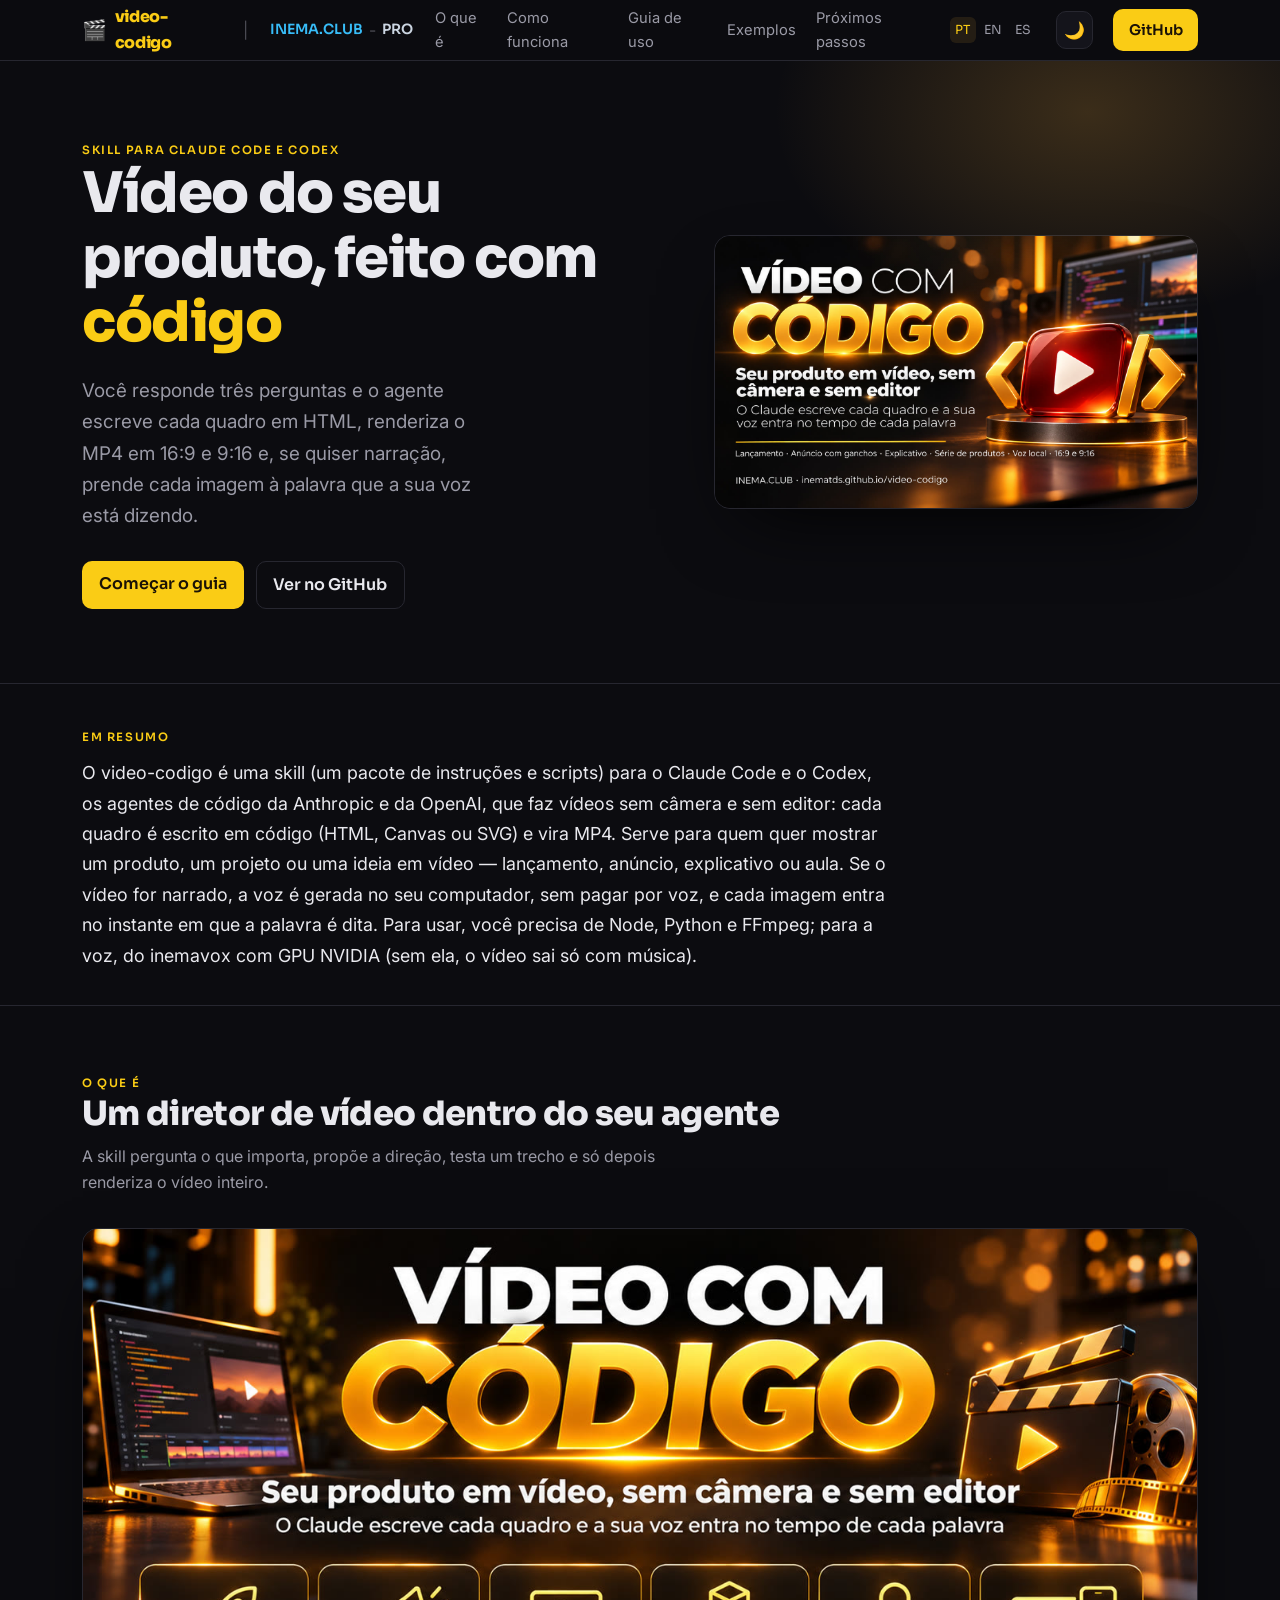
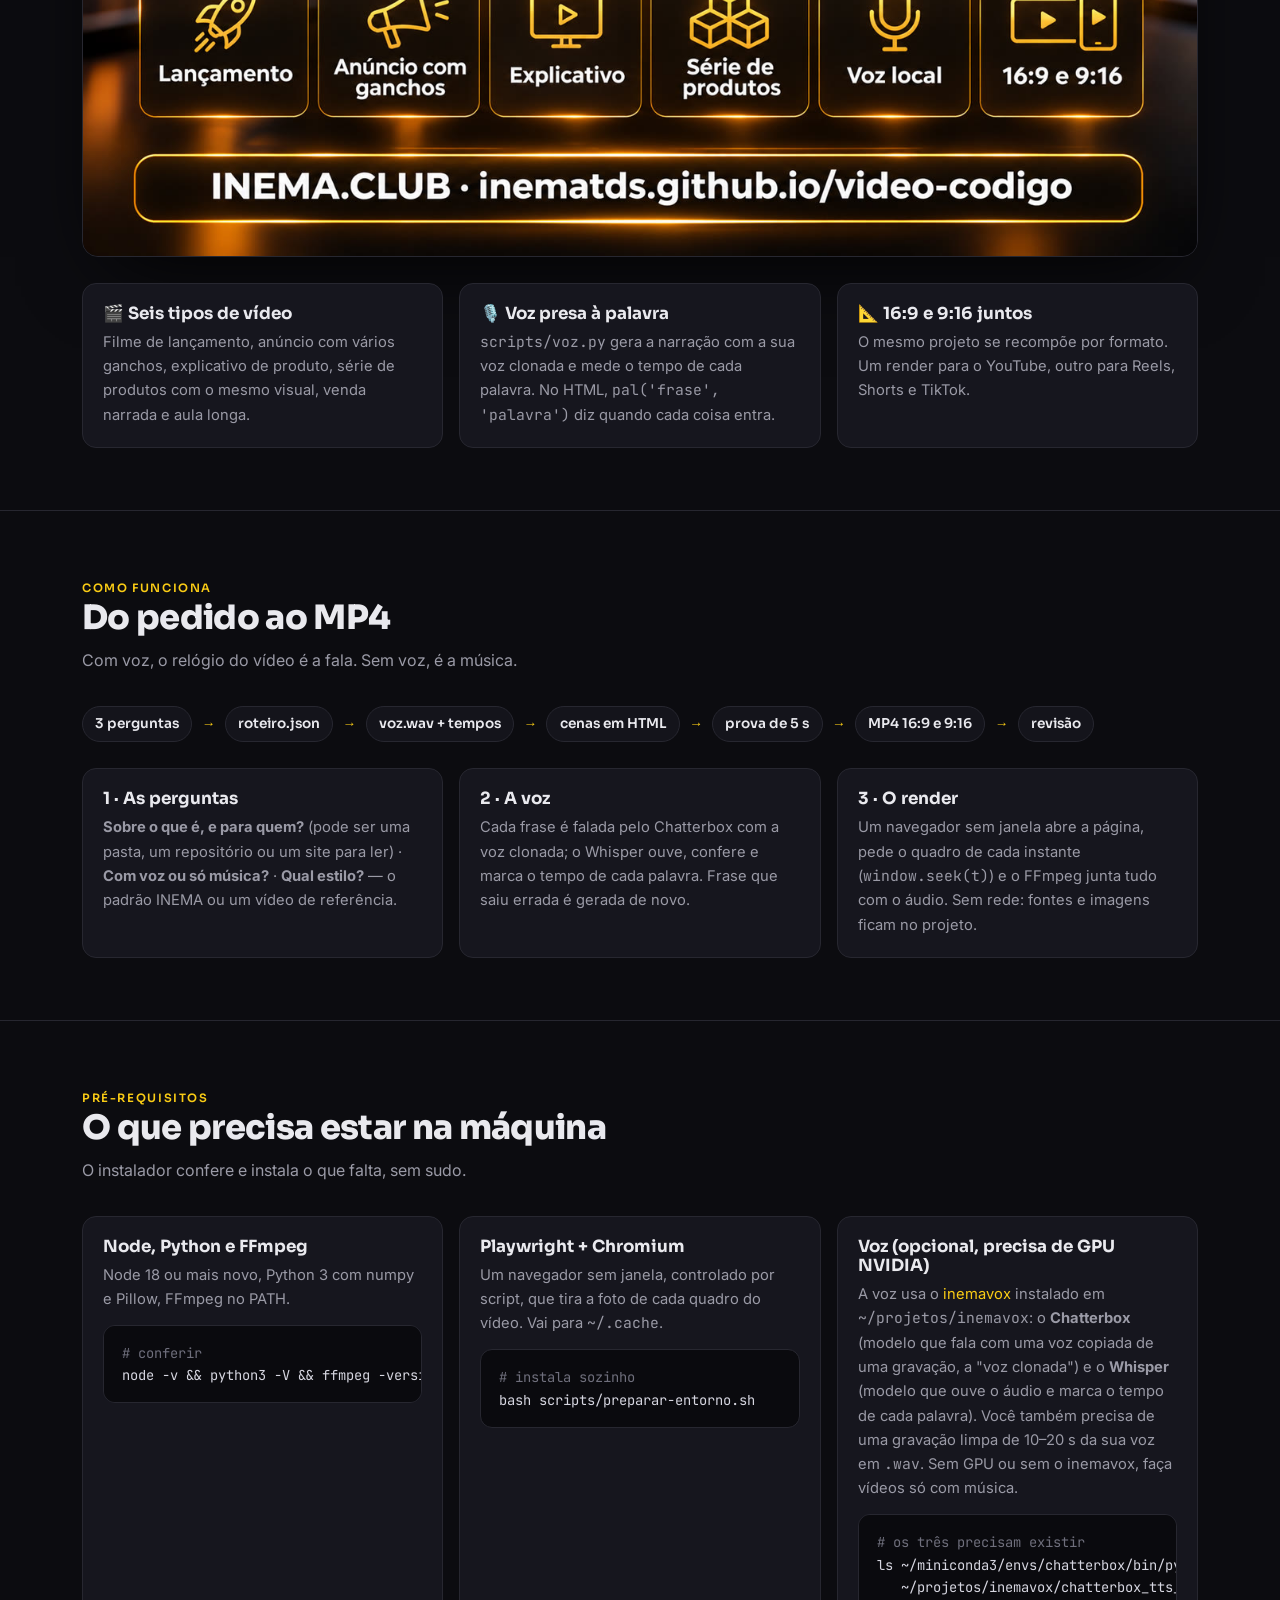
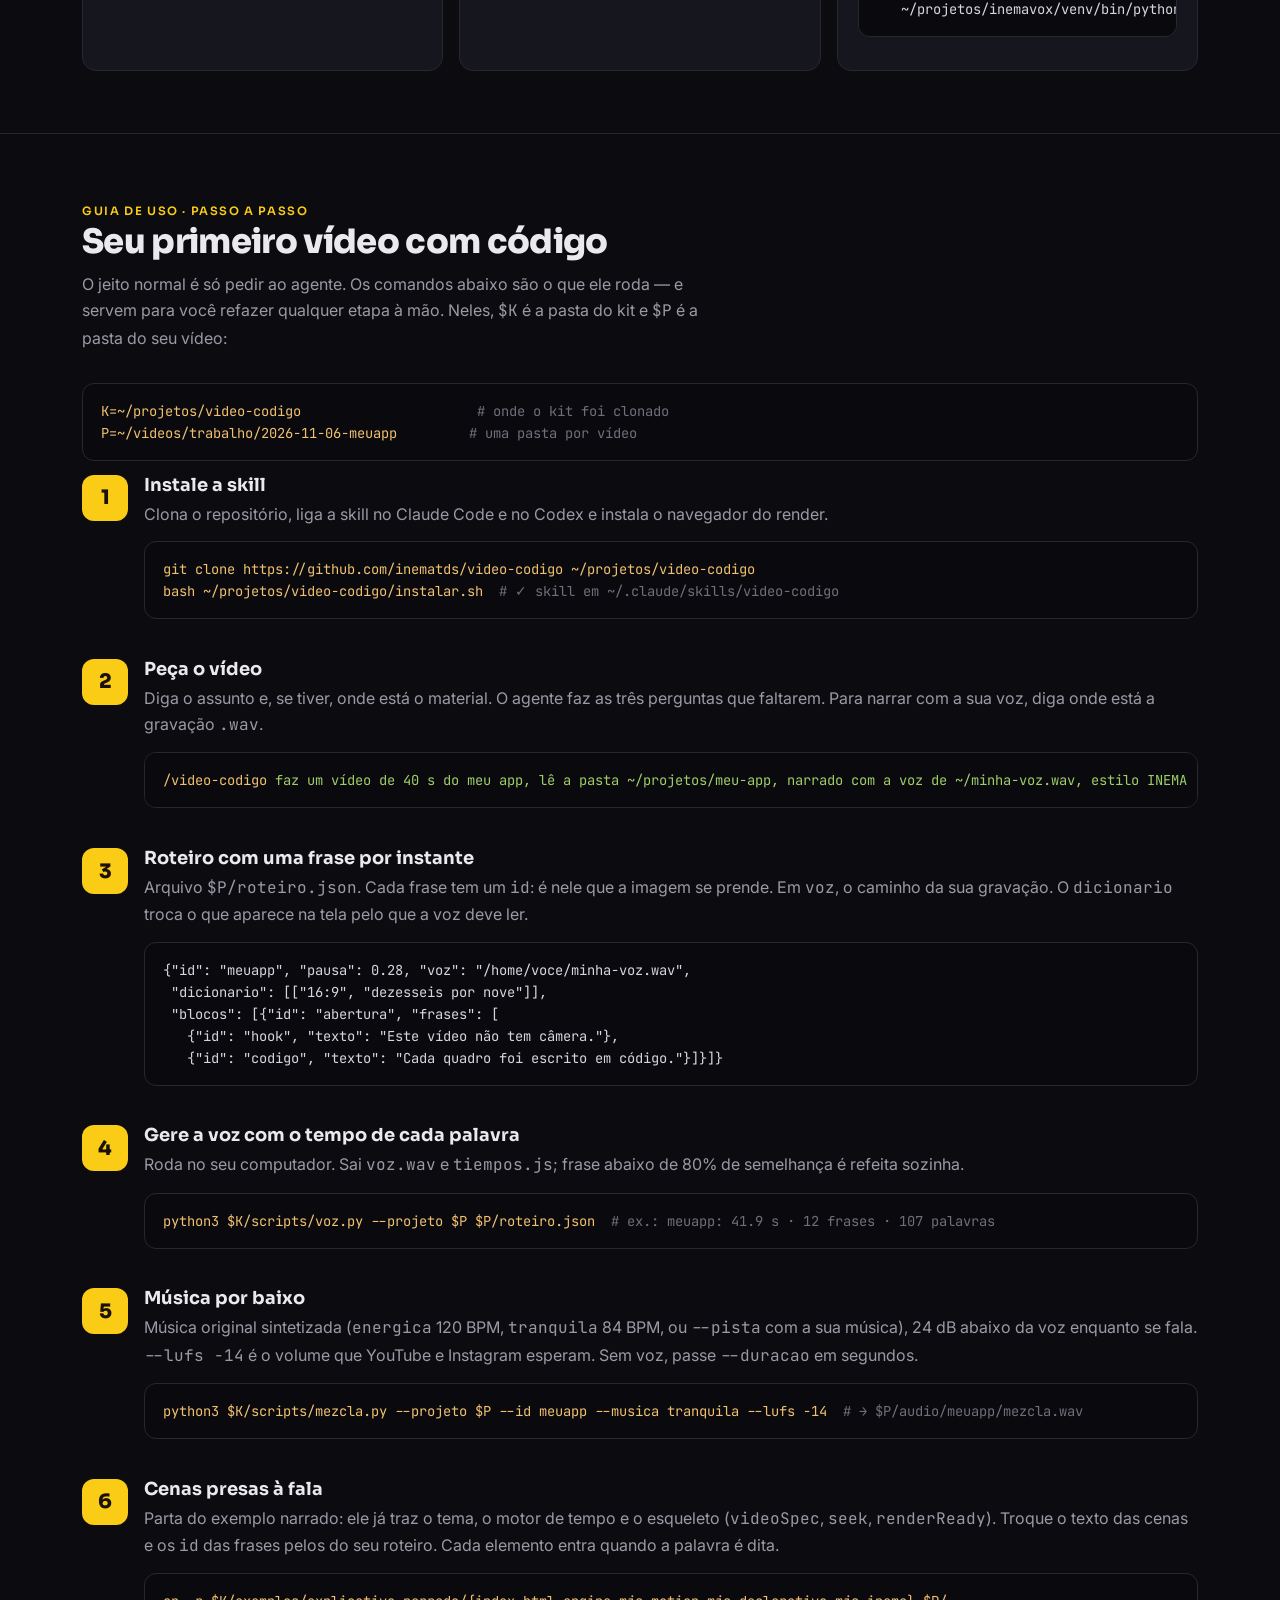
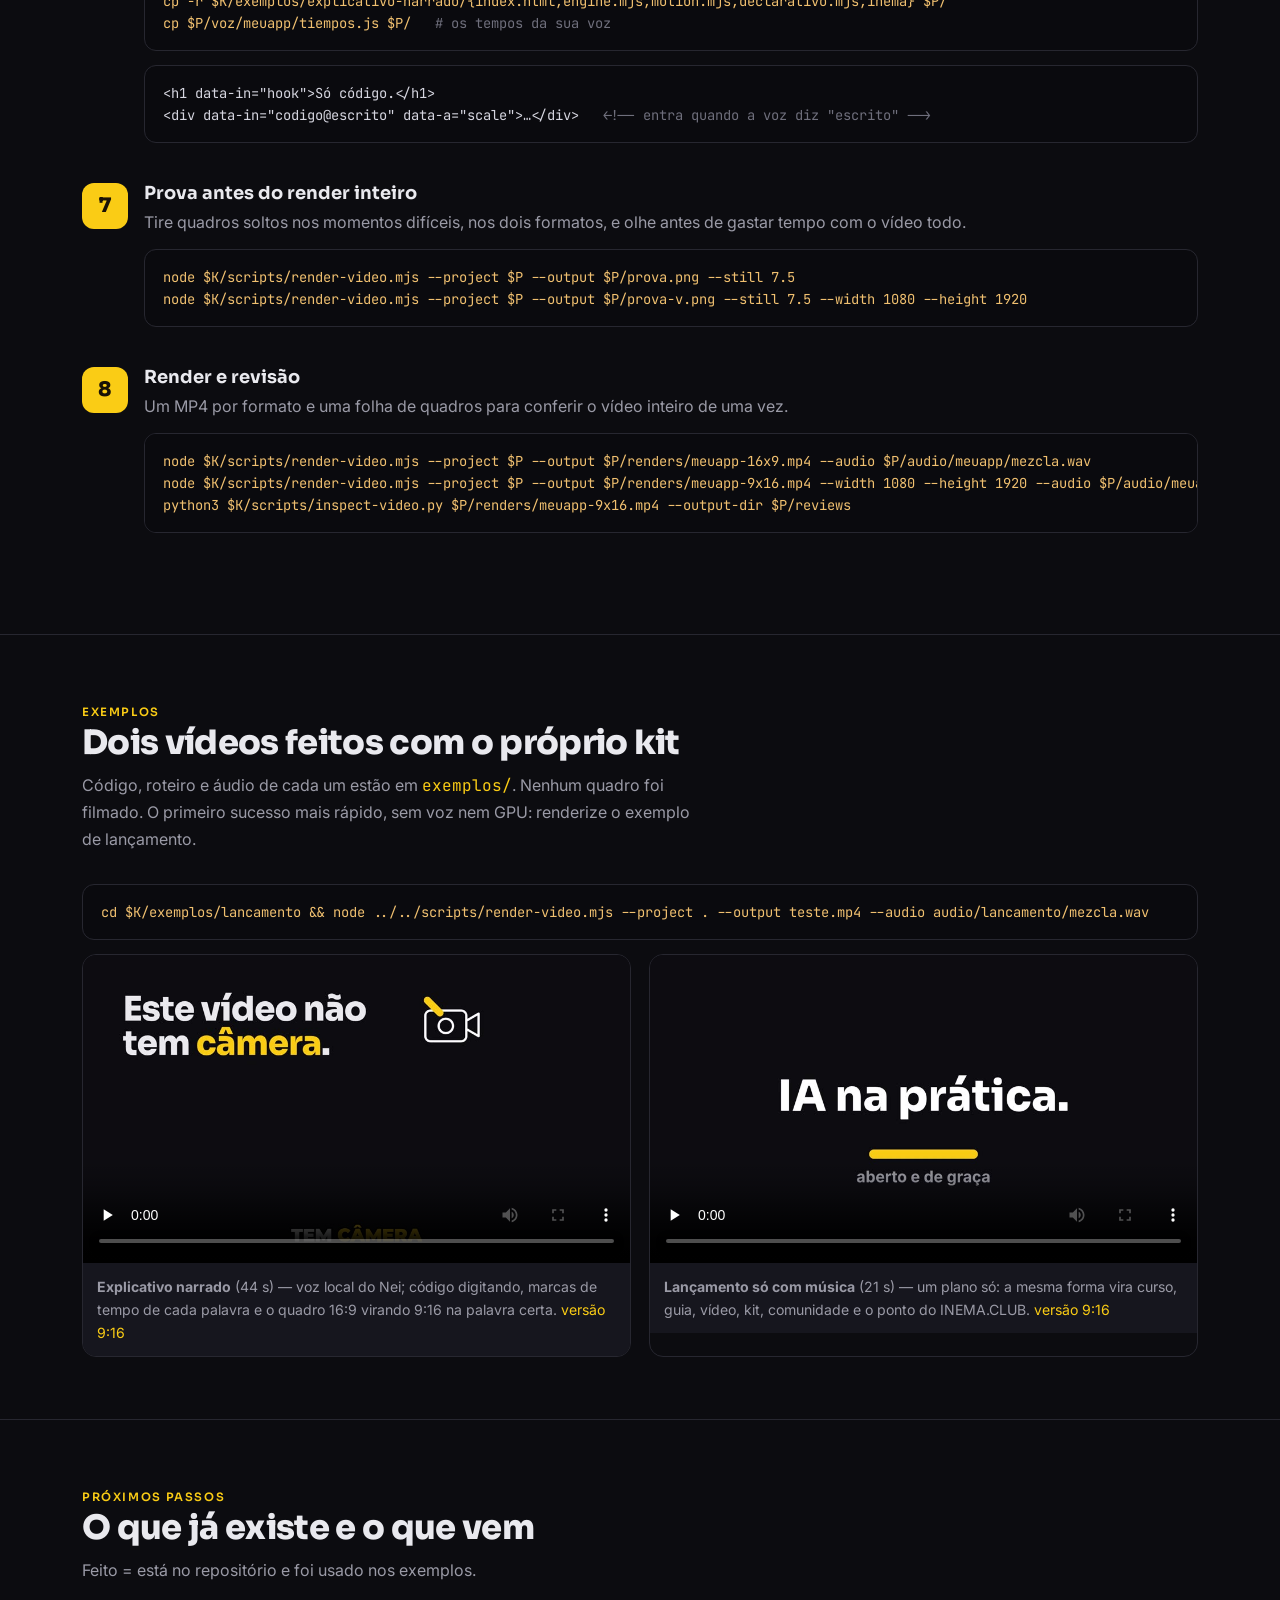
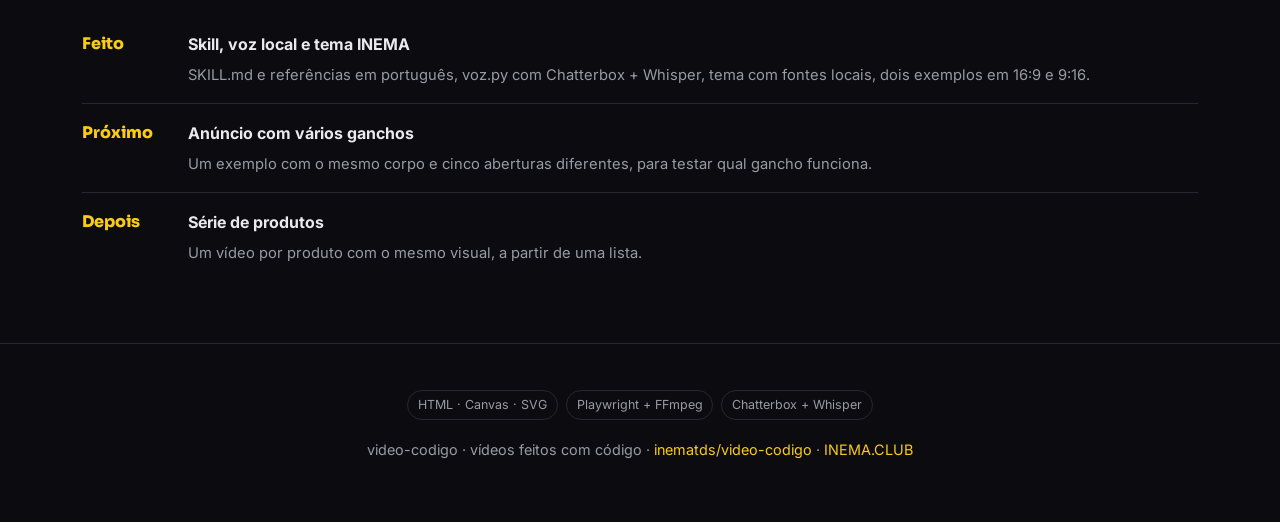
==== guia/index.html @ 2b8ad23d "video-codigo 1.0.0: skill de vídeos com código, voz local presa à palavra, tema INEMA, 2 exemplos 16" ====
<!DOCTYPE html>
<html lang="pt-BR">
<head>
<meta charset="utf-8">
<meta name="viewport" content="width=device-width, initial-scale=1">
<title>video-codigo — vídeos feitos com código</title>
<meta name="description" content="Skill para Claude Code e Codex que faz vídeos sem câmera: cada quadro em código, voz local presa à palavra, 16:9 e 9:16.">
<link rel="alternate" hreflang="pt-BR" href="https://inematds.github.io/video-codigo/guia/">
<link rel="alternate" hreflang="en" href="https://inematds.github.io/video-codigo/guia/en/">
<link rel="alternate" hreflang="es" href="https://inematds.github.io/video-codigo/guia/es/">
<link rel="preconnect" href="https://fonts.googleapis.com">
<link rel="preconnect" href="https://fonts.gstatic.com" crossorigin>
<link href="https://fonts.googleapis.com/css2?family=Sora:wght@400;600;800&family=Inter:wght@400;500;600&family=JetBrains+Mono:wght@400;600&display=swap" rel="stylesheet">
<style>
  :root{
    --bg:#0c0c10; --bg2:#14141b; --card:#16161e; --line:#272730;
    --txt:#e9e9ee; --mut:#9a9aa6; --amb:#FACC15; --amb2:#f0c070; --sky:#38bdf8; --pro:#cbd5e1;
    color-scheme:dark;
  }
  body.light{
    --bg:#f6f7f9; --bg2:#eceef2; --card:#ffffff; --line:#e1e3ea;
    --txt:#1a1a22; --mut:#5b5b68; --amb:#a16207; --amb2:#a16207; --sky:#0369a1; --pro:#b45309;
    color-scheme:light;
  }
  body.light .hero .glow{opacity:.5}
  body.light pre{background:#0e0e14;color:#d6d6e0}
  body.light pre .c{color:#8a8a98}
  *{box-sizing:border-box}
  html{scroll-behavior:smooth}
  body{margin:0;background:var(--bg);color:var(--txt);font:16px/1.65 Inter,system-ui,sans-serif;-webkit-font-smoothing:antialiased}
  h1,h2,h3{font-family:Sora,sans-serif;line-height:1.15;margin:0}
  a{color:var(--amb);text-decoration:none}
  code,pre{font-family:"JetBrains Mono",monospace}
  .wrap{max-width:1160px;margin:0 auto;padding:0 22px}
  .mut{color:var(--mut)} .amb{color:var(--amb)}
  .chip{display:inline-block;font-size:.72rem;letter-spacing:.14em;text-transform:uppercase;color:var(--amb);font-weight:600;font-family:Sora}
  nav{position:sticky;top:0;z-index:30;backdrop-filter:blur(12px);background:rgba(12,12,16,.78);border-bottom:1px solid var(--line)}
  nav .wrap{display:flex;align-items:center;gap:22px;height:60px}
  nav .brand{display:flex;align-items:center;gap:8px;font-family:Sora;font-weight:800;letter-spacing:-.02em;color:var(--amb)}
  nav .brand .emoji{font-size:1.25rem}
  nav .sep{color:var(--mut);opacity:.45}
  nav .inema{color:var(--sky);font-weight:600;font-size:.88rem;font-family:Sora}
  nav .inema:hover{filter:brightness(1.15)}
  nav .pro{color:var(--pro);font-weight:600;font-size:.88rem;font-family:Sora}
  nav .pro:hover{filter:brightness(1.15)}
  nav .clubpro{display:inline-flex;align-items:center;gap:6px}
  nav .links{margin-left:auto;display:flex;align-items:center;gap:20px;font-size:.92rem}
  nav .links a.sec{color:var(--mut)} nav .links a.sec:hover{color:var(--txt)}
  .lang{display:inline-flex;gap:2px;font-family:Sora;font-size:.78rem}
  .lang a{color:var(--mut);padding:.2em .45em;border-radius:6px} .lang a.on{color:var(--amb);background:rgba(226,162,59,.12)}
  .tgl{background:var(--bg2);border:1px solid var(--line);color:var(--txt);width:38px;height:38px;border-radius:10px;cursor:pointer;display:inline-flex;align-items:center;justify-content:center;font-size:1.05rem}
  .tgl:hover{border-color:var(--amb)}
  .btn{display:inline-block;background:var(--amb);color:#1a1206;font-weight:600;padding:.6em 1.05em;border-radius:10px;font-family:Sora}
  .btn.ghost{background:transparent;color:var(--txt);border:1px solid var(--line)}
  @media(max-width:760px){nav .links a.sec{display:none}}
  @media(max-width:520px){nav .wrap{gap:8px;padding:8px 14px;height:auto;flex-wrap:wrap} nav .links{gap:8px;margin-left:0;width:100%;justify-content:space-between} nav .btn{padding:.45em .7em;font-size:.82rem} .tgl{width:34px;height:34px}}
  .hero{position:relative;overflow:hidden;border-bottom:1px solid var(--line)}
  .hero .glow{position:absolute;inset:-40% -20% auto auto;width:70%;height:600px;background:radial-gradient(closest-side,rgba(226,162,59,.22),transparent 70%);pointer-events:none}
  .hero .wrap{display:grid;grid-template-columns:1.1fr .9fr;gap:40px;align-items:center;padding:74px 22px}
  .hero h1{font-size:clamp(2.2rem,5vw,3.5rem);font-weight:800;letter-spacing:-.025em}
  .hero p.lead{font-size:1.18rem;color:var(--mut);margin:1.1em 0 1.6em;max-width:34ch}
  .hero .cta{display:flex;gap:12px;flex-wrap:wrap}
  .hero figure{margin:0;border-radius:16px;overflow:hidden;border:1px solid var(--line);box-shadow:0 30px 80px -30px #000}
  .hero figure img{width:100%;height:auto;display:block}
  .resumo{padding:38px 0 34px;border-bottom:1px solid var(--line)}
  .resumo p{font-size:1.12rem;line-height:1.7;max-width:74ch;margin:.55em 0 0}
  @media(max-width:780px){.hero .wrap{grid-template-columns:1fr;padding:48px 22px}}
  section{padding:62px 0;border-bottom:1px solid var(--line)}
  section h2{font-size:clamp(1.5rem,3.4vw,2.1rem);font-weight:800;letter-spacing:-.02em}
  section .sub{color:var(--mut);margin:.6em 0 2em;max-width:62ch}
  .grid{display:grid;gap:16px}
  .g3{grid-template-columns:repeat(3,1fr)} .g4{grid-template-columns:repeat(4,1fr)} .g2{grid-template-columns:repeat(2,1fr)}
  @media(max-width:820px){.g3,.g4{grid-template-columns:1fr 1fr}}
  @media(max-width:540px){.g2,.g3,.g4{grid-template-columns:1fr}}
  .card{background:var(--card);border:1px solid var(--line);border-radius:14px;padding:20px}
  .card h3{font-size:1.05rem;margin-bottom:.4em}
  .card p{color:var(--mut);font-size:.92rem;margin:0}
  .num{display:inline-flex;width:30px;height:30px;align-items:center;justify-content:center;border-radius:8px;background:rgba(226,162,59,.14);color:var(--amb);font-family:Sora;font-weight:800;font-size:.9rem;margin-bottom:.7em}
  .flow{display:flex;flex-wrap:wrap;gap:8px;align-items:center;margin-top:10px}
  .flow span{background:var(--bg2);border:1px solid var(--line);border-radius:999px;padding:.45em .9em;font-size:.85rem;font-family:Sora;font-weight:600}
  .flow .arr{color:var(--amb);border:none;background:none;padding:0 .1em}
  pre{background:#0a0a0e;border:1px solid var(--line);border-radius:12px;padding:16px 18px;overflow:auto;font-size:.86rem;line-height:1.6;color:#d6d6e0}
  pre .c{color:#6f6f7c} pre .k{color:var(--amb2)} pre .s{color:#9ece6a}
  .step{display:grid;grid-template-columns:46px minmax(0,1fr);gap:16px;margin-bottom:26px}
  .step>div,.card{min-width:0}
  p code,li code,td code{overflow-wrap:anywhere}
  .step .b{width:46px;height:46px;border-radius:12px;background:var(--amb);color:#1a1206;font-family:Sora;font-weight:800;font-size:1.25rem;display:flex;align-items:center;justify-content:center}
  .step h3{font-size:1.12rem;margin-bottom:.3em}
  .step p{color:var(--mut);margin:.2em 0 .7em}
  .ex{display:grid;grid-template-columns:1fr 1fr;gap:18px}
  @media(max-width:680px){.ex{grid-template-columns:1fr}}
  .ex figure{margin:0;border-radius:14px;overflow:hidden;border:1px solid var(--line)}
  .ex figure img{width:100%;height:auto;display:block}
  .ex figcaption{padding:12px 14px;font-size:.88rem;color:var(--mut);background:var(--card)}
  .phase{display:flex;gap:14px;padding:16px 0;border-bottom:1px solid var(--line)}
  .phase:last-child{border:none}
  .phase .tag{flex:0 0 92px;font-family:Sora;font-weight:800;color:var(--amb)}
  .phase .d strong{display:block;margin-bottom:.2em}
  .phase .d span{color:var(--mut);font-size:.92rem}
  footer{padding:46px 0;text-align:center;color:var(--mut);font-size:.9rem}
  .pill{display:inline-block;border:1px solid var(--line);border-radius:999px;padding:.3em .8em;font-size:.78rem;color:var(--mut);margin:0 4px}
</style>
</head>
<body>

<nav><div class="wrap">
  <a class="brand" href="#top"><span class="emoji">🎬</span> video-codigo</a>
  <span class="sep">|</span>
  <span class="clubpro">
    <a class="inema" href="https://inema.club" target="_blank" rel="noopener">INEMA.CLUB</a>
    <span class="sep">-</span>
    <a class="pro" href="https://inema.pro" target="_blank" rel="noopener">PRO</a>
  </span>
  <div class="links">
    <a class="sec" href="#oque">O que é</a>
    <a class="sec" href="#fluxo">Como funciona</a>
    <a class="sec" href="#guia">Guia de uso</a>
    <a class="sec" href="#exemplos">Exemplos</a>
    <a class="sec" href="#roadmap">Próximos passos</a>
    <span class="lang"><a class="on" href="./">PT</a><a href="en/">EN</a><a href="es/">ES</a></span>
    <button class="tgl" id="themeToggle" aria-label="Alternar tema" title="Alternar tema">🌙</button>
    <a class="btn" href="https://github.com/inematds/video-codigo" target="_blank" rel="noopener">GitHub</a>
  </div>
</div></nav>

<header class="hero" id="top">
  <div class="glow"></div>
  <div class="wrap">
    <div>
      <span class="chip">Skill para Claude Code e Codex</span>
      <h1>Vídeo do seu produto, feito com <span class="amb">código</span></h1>
      <p class="lead">Você responde três perguntas e o agente escreve cada quadro em HTML, renderiza o MP4 em 16:9 e 9:16 e, se quiser narração, prende cada imagem à palavra que a sua voz está dizendo.</p>
      <div class="cta">
        <a class="btn" href="#guia">Começar o guia</a>
        <a class="btn ghost" href="https://github.com/inematds/video-codigo" target="_blank" rel="noopener">Ver no GitHub</a>
      </div>
    </div>
    <figure><img src="assets/banner.jpg" alt="Banner: vídeo com código, seu produto em vídeo sem câmera e sem editor"></figure>
  </div>
</header>

<section id="resumo" class="resumo"><div class="wrap">
  <span class="chip">Em resumo</span>
  <p>O video-codigo é uma skill (um pacote de instruções e scripts) para o Claude Code e o Codex, os agentes de código da Anthropic e da OpenAI, que faz vídeos sem câmera e sem editor: cada quadro é escrito em código (HTML, Canvas ou SVG) e vira MP4. Serve para quem quer mostrar um produto, um projeto ou uma ideia em vídeo — lançamento, anúncio, explicativo ou aula. Se o vídeo for narrado, a voz é gerada no seu computador, sem pagar por voz, e cada imagem entra no instante em que a palavra é dita. Para usar, você precisa de Node, Python e FFmpeg; para a voz, do inemavox com GPU NVIDIA (sem ela, o vídeo sai só com música).</p>
</div></section>

<section id="oque"><div class="wrap">
  <span class="chip">O que é</span>
  <h2>Um diretor de vídeo dentro do seu agente</h2>
  <p class="sub">A skill pergunta o que importa, propõe a direção, testa um trecho e só depois renderiza o vídeo inteiro.</p>
  <figure style="margin:0 0 26px;border-radius:16px;overflow:hidden;border:1px solid var(--line);box-shadow:0 30px 80px -30px #000"><img src="assets/banner-grade.jpg" alt="Os seis tipos de vídeo: lançamento, anúncio com ganchos, explicativo, série de produtos, voz local, 16:9 e 9:16" loading="lazy" style="width:100%;display:block"></figure>
  <div class="grid g3">
    <div class="card"><h3>🎬 Seis tipos de vídeo</h3><p>Filme de lançamento, anúncio com vários ganchos, explicativo de produto, série de produtos com o mesmo visual, venda narrada e aula longa.</p></div>
    <div class="card"><h3>🎙️ Voz presa à palavra</h3><p><code>scripts/voz.py</code> gera a narração com a sua voz clonada e mede o tempo de cada palavra. No HTML, <code>pal('frase', 'palavra')</code> diz quando cada coisa entra.</p></div>
    <div class="card"><h3>📐 16:9 e 9:16 juntos</h3><p>O mesmo projeto se recompõe por formato. Um render para o YouTube, outro para Reels, Shorts e TikTok.</p></div>
  </div>
</div></section>

<section id="fluxo"><div class="wrap">
  <span class="chip">Como funciona</span>
  <h2>Do pedido ao MP4</h2>
  <p class="sub">Com voz, o relógio do vídeo é a fala. Sem voz, é a música.</p>
  <div class="flow">
    <span>3 perguntas</span><span class="arr">→</span>
    <span>roteiro.json</span><span class="arr">→</span>
    <span>voz.wav + tempos</span><span class="arr">→</span>
    <span>cenas em HTML</span><span class="arr">→</span>
    <span>prova de 5 s</span><span class="arr">→</span>
    <span>MP4 16:9 e 9:16</span><span class="arr">→</span>
    <span>revisão</span>
  </div>
  <div class="grid g3" style="margin-top:26px">
    <div class="card"><h3>1 · As perguntas</h3><p><b>Sobre o que é, e para quem?</b> (pode ser uma pasta, um repositório ou um site para ler) · <b>Com voz ou só música?</b> · <b>Qual estilo?</b> — o padrão INEMA ou um vídeo de referência.</p></div>
    <div class="card"><h3>2 · A voz</h3><p>Cada frase é falada pelo Chatterbox com a voz clonada; o Whisper ouve, confere e marca o tempo de cada palavra. Frase que saiu errada é gerada de novo.</p></div>
    <div class="card"><h3>3 · O render</h3><p>Um navegador sem janela abre a página, pede o quadro de cada instante (<code>window.seek(t)</code>) e o FFmpeg junta tudo com o áudio. Sem rede: fontes e imagens ficam no projeto.</p></div>
  </div>
</div></section>

<section id="pre"><div class="wrap">
  <span class="chip">Pré-requisitos</span>
  <h2>O que precisa estar na máquina</h2>
  <p class="sub">O instalador confere e instala o que falta, sem sudo.</p>
  <div class="grid g3">
    <div class="card"><h3>Node, Python e FFmpeg</h3><p>Node 18 ou mais novo, Python 3 com numpy e Pillow, FFmpeg no PATH.</p><pre><span class="c"># conferir</span>
node -v && python3 -V && ffmpeg -version | head -1</pre></div>
    <div class="card"><h3>Playwright + Chromium</h3><p>Um navegador sem janela, controlado por script, que tira a foto de cada quadro do vídeo. Vai para <code>~/.cache</code>.</p><pre><span class="c"># instala sozinho</span>
bash scripts/preparar-entorno.sh</pre></div>
    <div class="card"><h3>Voz (opcional, precisa de GPU NVIDIA)</h3><p>A voz usa o <a href="https://github.com/inematds/inemavox" target="_blank" rel="noopener">inemavox</a> instalado em <code>~/projetos/inemavox</code>: o <b>Chatterbox</b> (modelo que fala com uma voz copiada de uma gravação, a "voz clonada") e o <b>Whisper</b> (modelo que ouve o áudio e marca o tempo de cada palavra). Você também precisa de uma gravação limpa de 10–20 s da sua voz em <code>.wav</code>. Sem GPU ou sem o inemavox, faça vídeos só com música.</p><pre><span class="c"># os três precisam existir</span>
ls ~/miniconda3/envs/chatterbox/bin/python3 \
   ~/projetos/inemavox/chatterbox_tts_worker.py \
   ~/projetos/inemavox/venv/bin/python</pre></div>
  </div>
</div></section>

<section id="guia"><div class="wrap">
  <span class="chip">Guia de uso · passo a passo</span>
  <h2>Seu primeiro vídeo com código</h2>
  <p class="sub">O jeito normal é só pedir ao agente. Os comandos abaixo são o que ele roda — e servem para você refazer qualquer etapa à mão. Neles, <code>$K</code> é a pasta do kit e <code>$P</code> é a pasta do seu vídeo:</p>
<pre><span class="k">K=~/projetos/video-codigo</span>                      <span class="c"># onde o kit foi clonado</span>
<span class="k">P=~/videos/trabalho/2026-11-06-meuapp</span>         <span class="c"># uma pasta por vídeo</span></pre>

  <div class="step"><div class="b">1</div><div>
    <h3>Instale a skill</h3>
    <p>Clona o repositório, liga a skill no Claude Code e no Codex e instala o navegador do render.</p>
<pre><span class="k">git clone https://github.com/inematds/video-codigo ~/projetos/video-codigo</span>
<span class="k">bash ~/projetos/video-codigo/instalar.sh</span>  <span class="c"># ✓ skill em ~/.claude/skills/video-codigo</span></pre>
  </div></div>

  <div class="step"><div class="b">2</div><div>
    <h3>Peça o vídeo</h3>
    <p>Diga o assunto e, se tiver, onde está o material. O agente faz as três perguntas que faltarem. Para narrar com a sua voz, diga onde está a gravação <code>.wav</code>.</p>
<pre><span class="k">/video-codigo</span> <span class="s">faz um vídeo de 40 s do meu app, lê a pasta ~/projetos/meu-app, narrado com a voz de ~/minha-voz.wav, estilo INEMA</span></pre>
  </div></div>

  <div class="step"><div class="b">3</div><div>
    <h3>Roteiro com uma frase por instante</h3>
    <p>Arquivo <code>$P/roteiro.json</code>. Cada frase tem um <code>id</code>: é nele que a imagem se prende. Em <code>voz</code>, o caminho da sua gravação. O <code>dicionario</code> troca o que aparece na tela pelo que a voz deve ler.</p>
<pre>{"id": "meuapp", "pausa": 0.28, "voz": "/home/voce/minha-voz.wav",
 "dicionario": [["16:9", "dezesseis por nove"]],
 "blocos": [{"id": "abertura", "frases": [
   {"id": "hook", "texto": "Este vídeo não tem câmera."},
   {"id": "codigo", "texto": "Cada quadro foi escrito em código."}]}]}</pre>
  </div></div>

  <div class="step"><div class="b">4</div><div>
    <h3>Gere a voz com o tempo de cada palavra</h3>
    <p>Roda no seu computador. Sai <code>voz.wav</code> e <code>tiempos.js</code>; frase abaixo de 80% de semelhança é refeita sozinha.</p>
<pre><span class="k">python3 $K/scripts/voz.py --projeto $P $P/roteiro.json</span>  <span class="c"># ex.: meuapp: 41.9 s · 12 frases · 107 palavras</span></pre>
  </div></div>

  <div class="step"><div class="b">5</div><div>
    <h3>Música por baixo</h3>
    <p>Música original sintetizada (<code>energica</code> 120 BPM, <code>tranquila</code> 84 BPM, ou <code>--pista</code> com a sua música), 24 dB abaixo da voz enquanto se fala. <code>--lufs -14</code> é o volume que YouTube e Instagram esperam. Sem voz, passe <code>--duracao</code> em segundos.</p>
<pre><span class="k">python3 $K/scripts/mezcla.py --projeto $P --id meuapp --musica tranquila --lufs -14</span>  <span class="c"># → $P/audio/meuapp/mezcla.wav</span></pre>
  </div></div>

  <div class="step"><div class="b">6</div><div>
    <h3>Cenas presas à fala</h3>
    <p>Parta do exemplo narrado: ele já traz o tema, o motor de tempo e o esqueleto (<code>videoSpec</code>, <code>seek</code>, <code>renderReady</code>). Troque o texto das cenas e os <code>id</code> das frases pelos do seu roteiro. Cada elemento entra quando a palavra é dita.</p>
<pre><span class="k">cp -r $K/exemplos/explicativo-narrado/{index.html,engine.mjs,motion.mjs,declarativo.mjs,inema} $P/</span>
<span class="k">cp $P/voz/meuapp/tiempos.js $P/</span>   <span class="c"># os tempos da sua voz</span></pre>
<pre>&lt;h1 data-in="hook"&gt;Só código.&lt;/h1&gt;
&lt;div data-in="codigo@escrito" data-a="scale"&gt;…&lt;/div&gt;   <span class="c">&lt;!-- entra quando a voz diz "escrito" --&gt;</span></pre>
  </div></div>

  <div class="step"><div class="b">7</div><div>
    <h3>Prova antes do render inteiro</h3>
    <p>Tire quadros soltos nos momentos difíceis, nos dois formatos, e olhe antes de gastar tempo com o vídeo todo.</p>
<pre><span class="k">node $K/scripts/render-video.mjs --project $P --output $P/prova.png --still 7.5</span>
<span class="k">node $K/scripts/render-video.mjs --project $P --output $P/prova-v.png --still 7.5 --width 1080 --height 1920</span></pre>
  </div></div>

  <div class="step"><div class="b">8</div><div>
    <h3>Render e revisão</h3>
    <p>Um MP4 por formato e uma folha de quadros para conferir o vídeo inteiro de uma vez.</p>
<pre><span class="k">node $K/scripts/render-video.mjs --project $P --output $P/renders/meuapp-16x9.mp4 --audio $P/audio/meuapp/mezcla.wav</span>
<span class="k">node $K/scripts/render-video.mjs --project $P --output $P/renders/meuapp-9x16.mp4 --width 1080 --height 1920 --audio $P/audio/meuapp/mezcla.wav</span>
<span class="k">python3 $K/scripts/inspect-video.py $P/renders/meuapp-9x16.mp4 --output-dir $P/reviews</span></pre>
  </div></div>
</div></section>

<section id="exemplos"><div class="wrap">
  <span class="chip">Exemplos</span>
  <h2>Dois vídeos feitos com o próprio kit</h2>
  <p class="sub">Código, roteiro e áudio de cada um estão em <a href="https://github.com/inematds/video-codigo/tree/main/exemplos" target="_blank" rel="noopener"><code>exemplos/</code></a>. Nenhum quadro foi filmado. O primeiro sucesso mais rápido, sem voz nem GPU: renderize o exemplo de lançamento.</p>
<pre><span class="k">cd $K/exemplos/lancamento && node ../../scripts/render-video.mjs --project . --output teste.mp4 --audio audio/lancamento/mezcla.wav</span></pre>
  <div class="ex">
    <figure><video controls preload="none" playsinline poster="assets/explicativo-16x9.jpg" src="../renders/explicativo-16x9.mp4" style="width:100%;display:block"></video><figcaption><b>Explicativo narrado</b> (44 s) — voz local do Nei; código digitando, marcas de tempo de cada palavra e o quadro 16:9 virando 9:16 na palavra certa. <a href="../renders/explicativo-9x16.mp4">versão 9:16</a></figcaption></figure>
    <figure><video controls preload="none" playsinline poster="assets/lancamento-16x9.jpg" src="../renders/lancamento-16x9.mp4" style="width:100%;display:block"></video><figcaption><b>Lançamento só com música</b> (21 s) — um plano só: a mesma forma vira curso, guia, vídeo, kit, comunidade e o ponto do INEMA.CLUB. <a href="../renders/lancamento-9x16.mp4">versão 9:16</a></figcaption></figure>
  </div>
</div></section>

<section id="roadmap"><div class="wrap">
  <span class="chip">Próximos passos</span>
  <h2>O que já existe e o que vem</h2>
  <p class="sub">Feito = está no repositório e foi usado nos exemplos.</p>
  <div class="phase"><div class="tag">Feito</div><div class="d"><strong>Skill, voz local e tema INEMA</strong><span>SKILL.md e referências em português, voz.py com Chatterbox + Whisper, tema com fontes locais, dois exemplos em 16:9 e 9:16.</span></div></div>
  <div class="phase"><div class="tag">Próximo</div><div class="d"><strong>Anúncio com vários ganchos</strong><span>Um exemplo com o mesmo corpo e cinco aberturas diferentes, para testar qual gancho funciona.</span></div></div>
  <div class="phase"><div class="tag">Depois</div><div class="d"><strong>Série de produtos</strong><span>Um vídeo por produto com o mesmo visual, a partir de uma lista.</span></div></div>
</div></section>

<footer>
  <div class="wrap">
    <div class="pill">HTML · Canvas · SVG</div><div class="pill">Playwright + FFmpeg</div><div class="pill">Chatterbox + Whisper</div>
    <p style="margin-top:18px">video-codigo · vídeos feitos com código ·
      <a href="https://github.com/inematds/video-codigo">inematds/video-codigo</a> ·
      <a href="https://inema.club">INEMA.CLUB</a></p>
  </div>
</footer>

<script>
  (function(){
    var KEY='video-codigo-theme';
    var b=document.body, t=document.getElementById('themeToggle');
    if(localStorage.getItem(KEY)==='light'){ b.classList.add('light'); t.textContent='☀️'; }
    t.addEventListener('click',function(){
      var light=b.classList.toggle('light');
      t.textContent=light?'☀️':'🌙';
      localStorage.setItem(KEY, light?'light':'dark');
    });
  })();
</script>
</body>
</html>
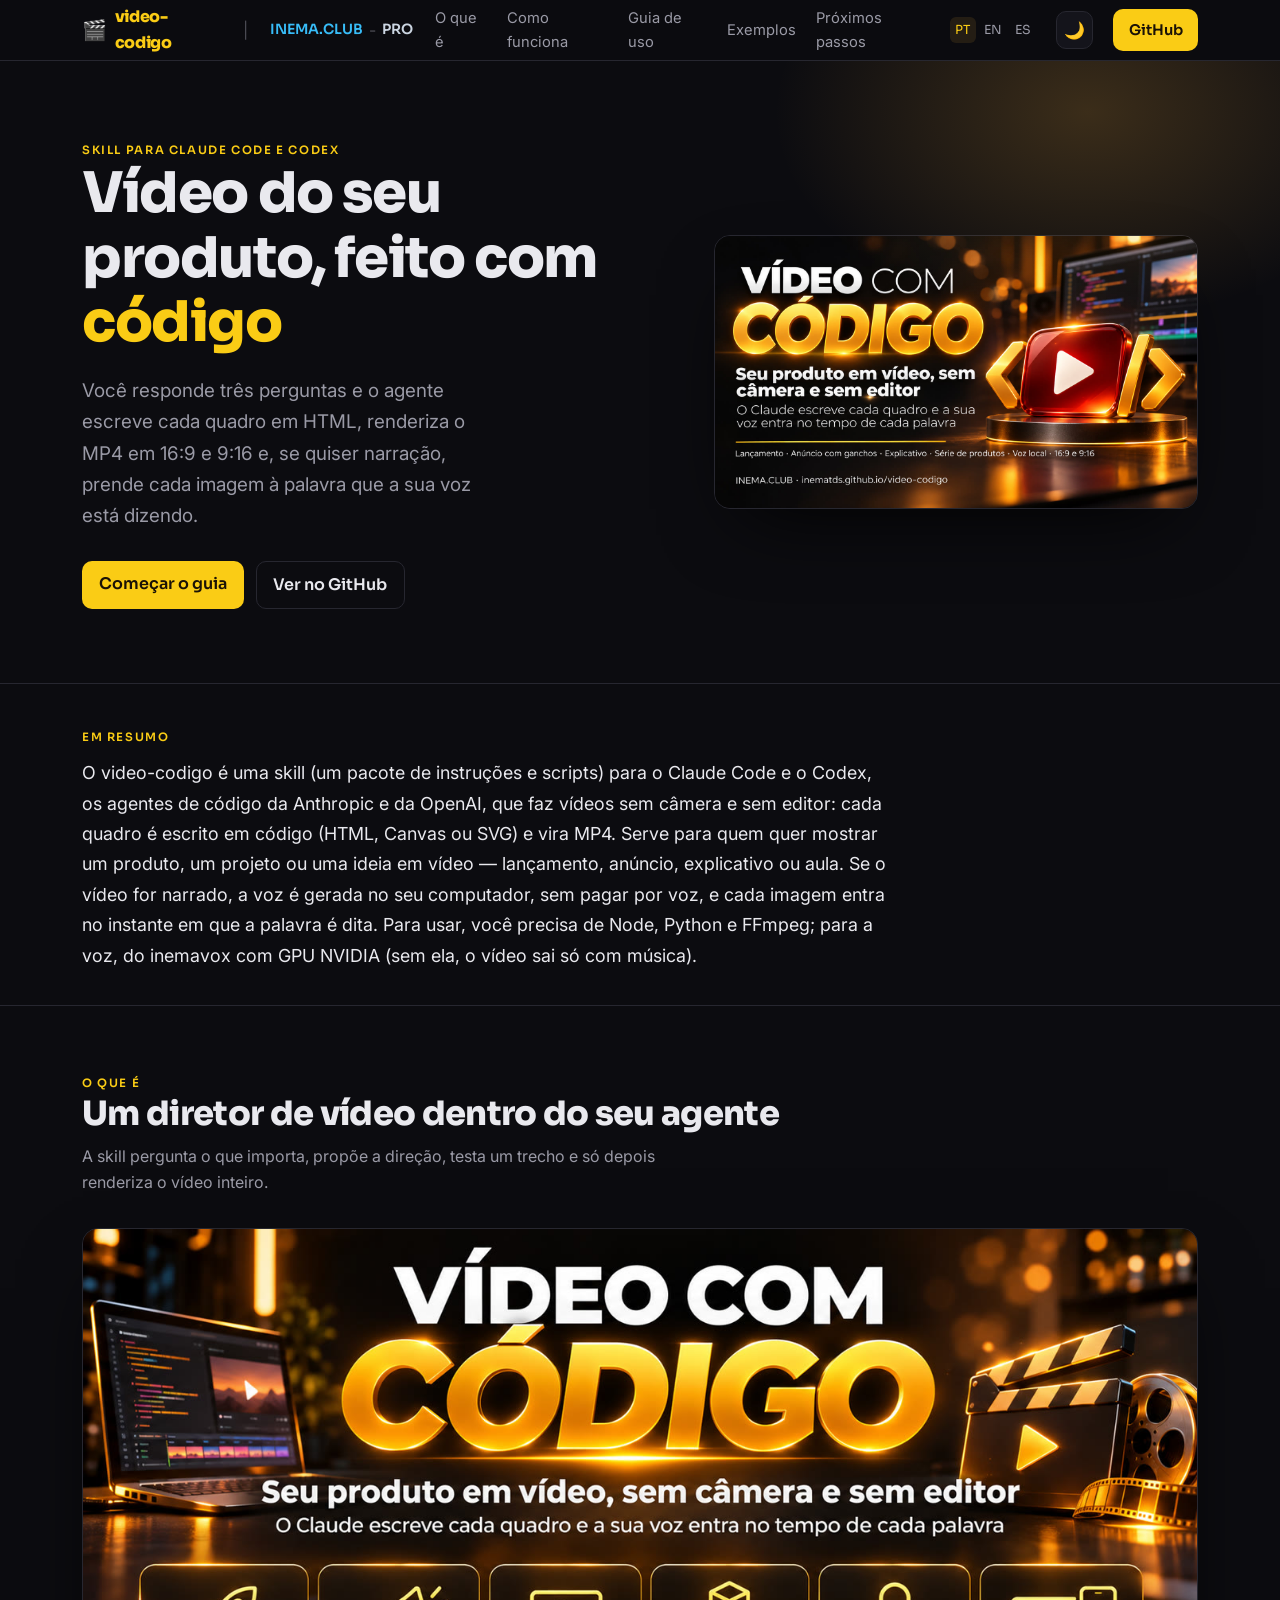
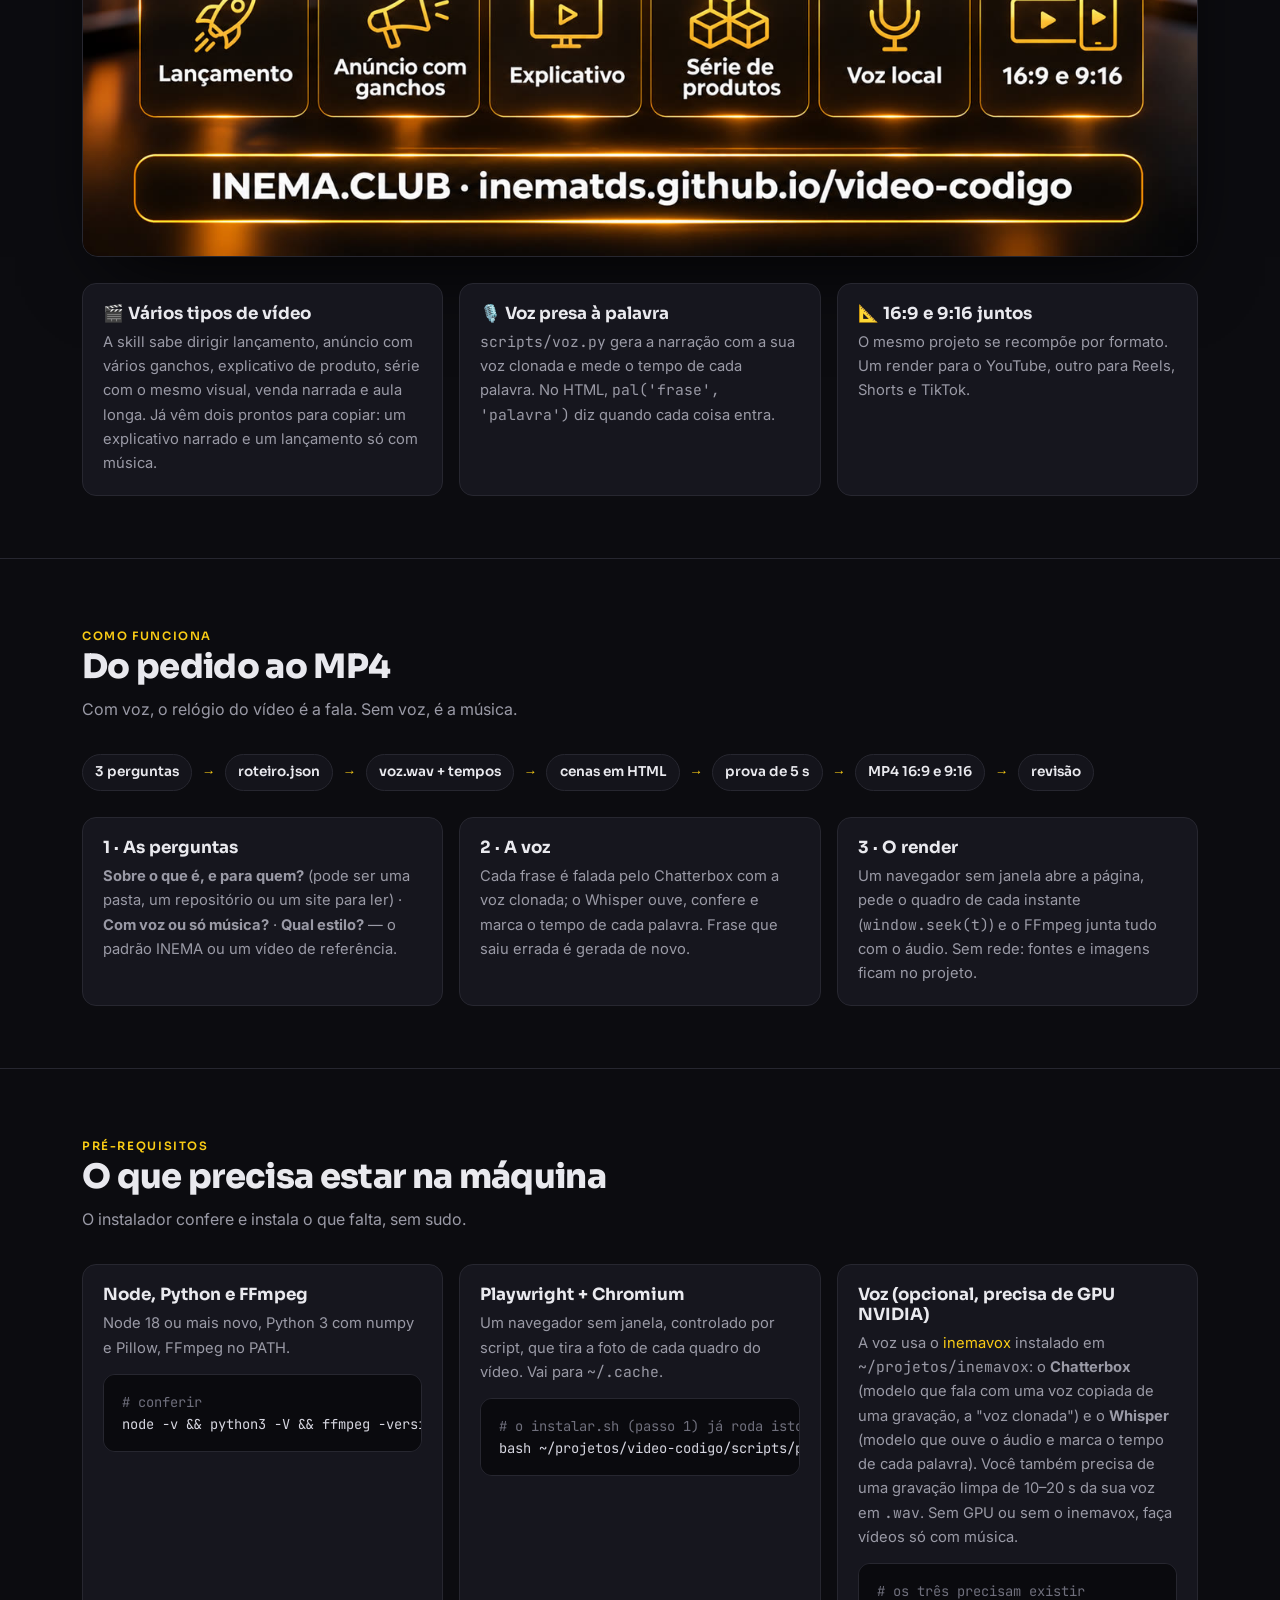
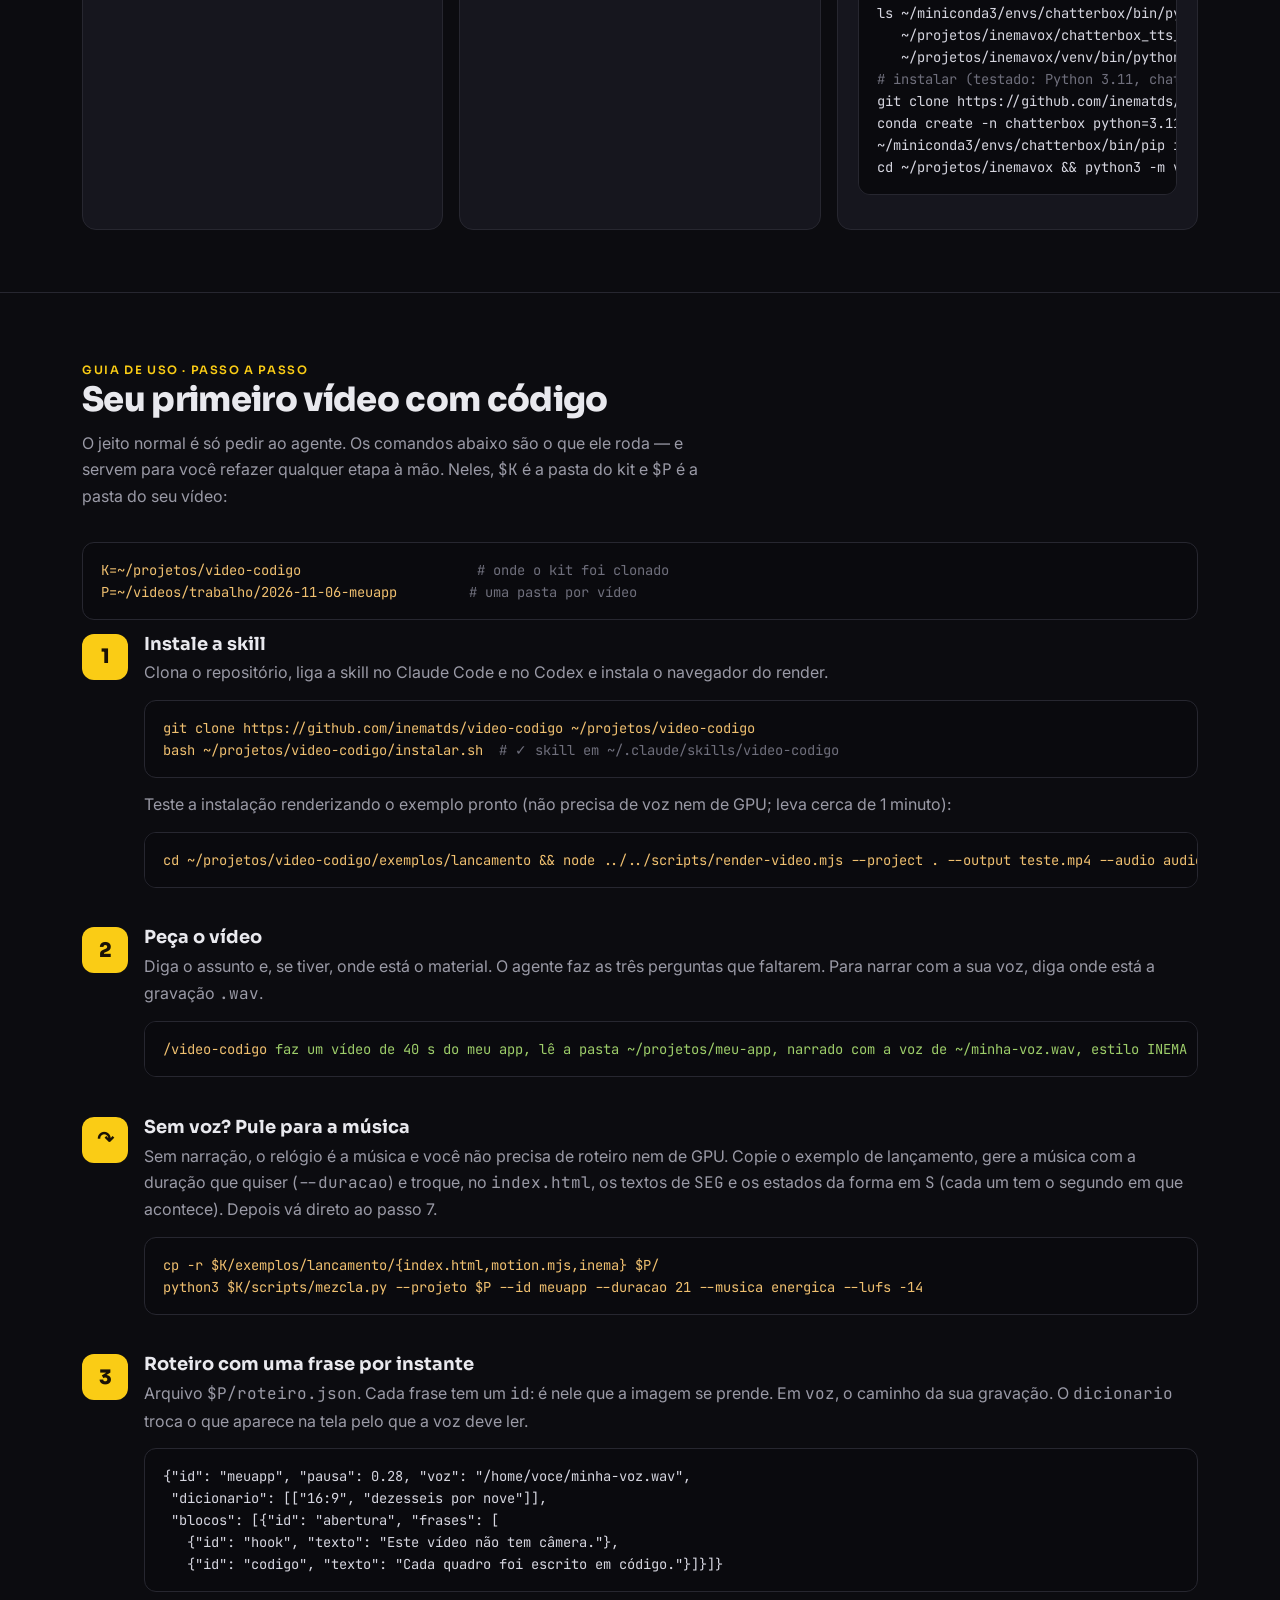
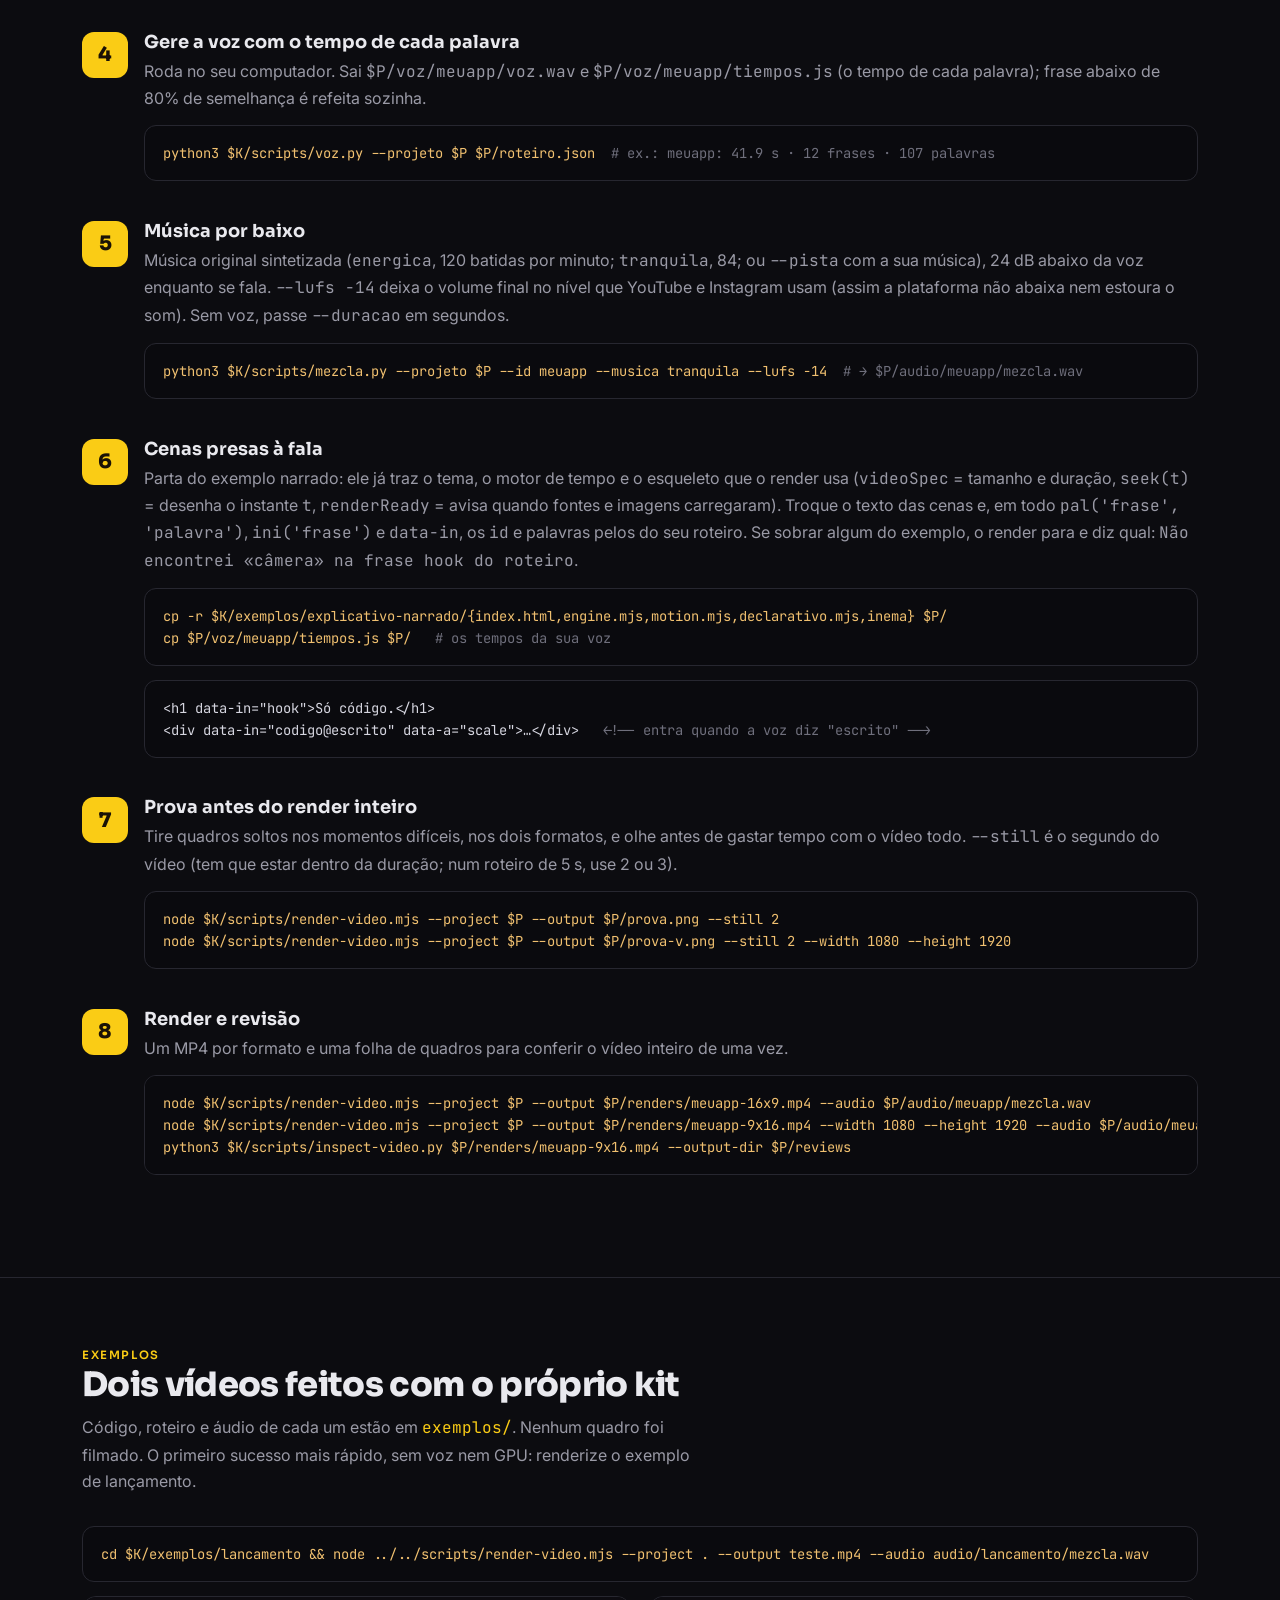
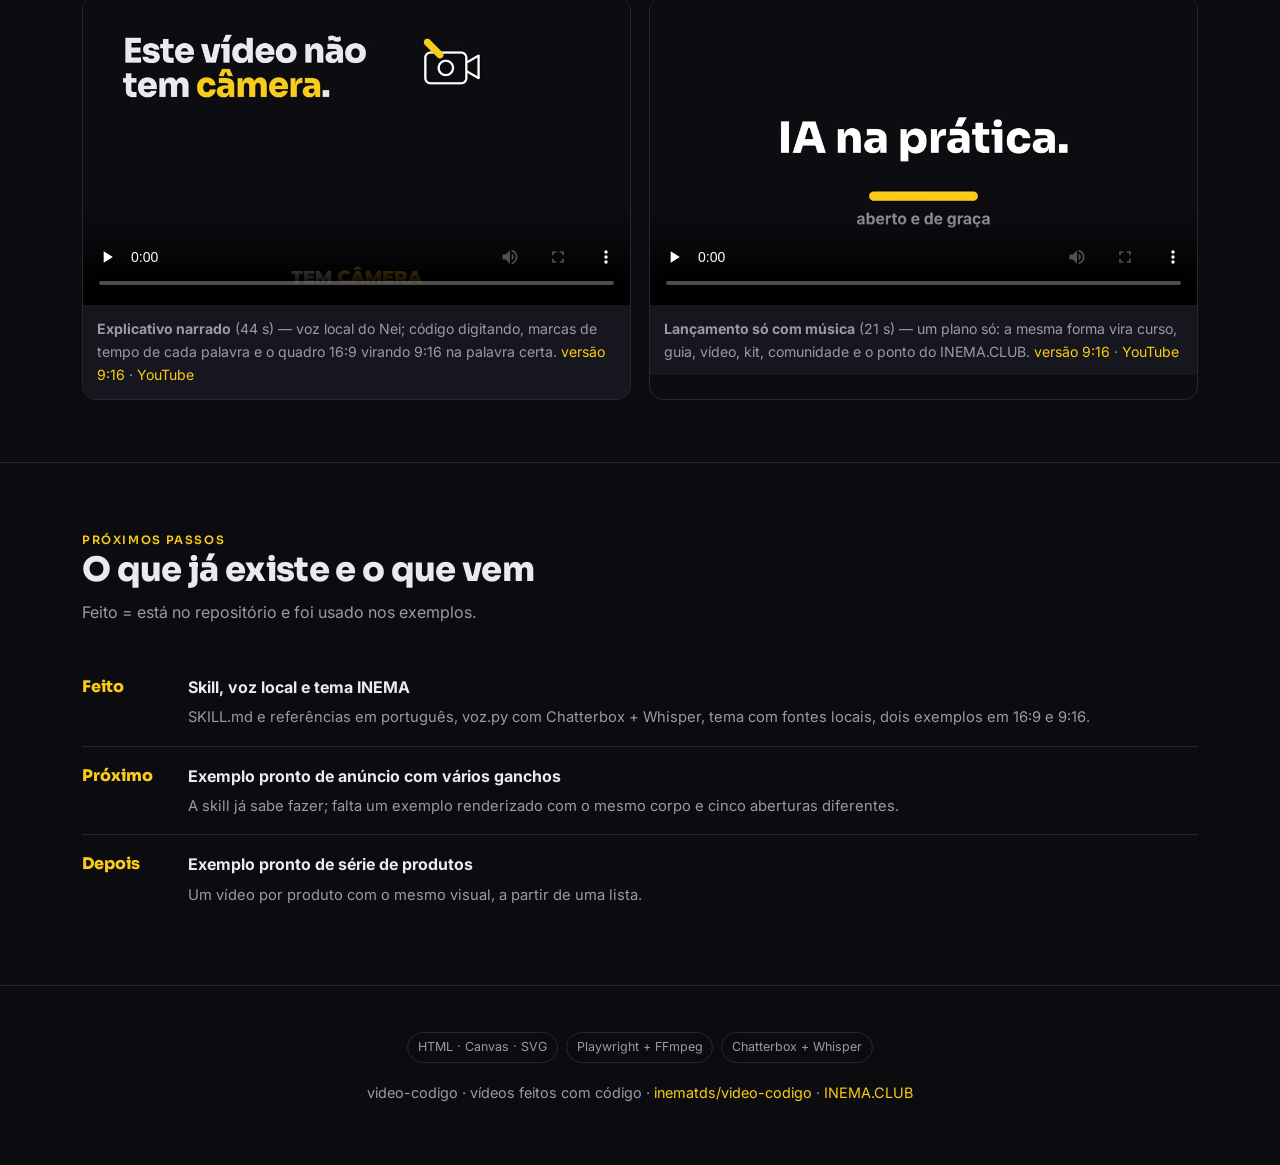
==== commit 47a6a0f4: "1.0.1: revisão independente — instalação da voz, caminho sem voz, erro claro quando falta palavra, -" ====
--- a/guia/index.html
+++ b/guia/index.html
@@ -150,7 +150,7 @@
   <p class="sub">A skill pergunta o que importa, propõe a direção, testa um trecho e só depois renderiza o vídeo inteiro.</p>
   <figure style="margin:0 0 26px;border-radius:16px;overflow:hidden;border:1px solid var(--line);box-shadow:0 30px 80px -30px #000"><img src="assets/banner-grade.jpg" alt="Os seis tipos de vídeo: lançamento, anúncio com ganchos, explicativo, série de produtos, voz local, 16:9 e 9:16" loading="lazy" style="width:100%;display:block"></figure>
   <div class="grid g3">
-    <div class="card"><h3>🎬 Seis tipos de vídeo</h3><p>Filme de lançamento, anúncio com vários ganchos, explicativo de produto, série de produtos com o mesmo visual, venda narrada e aula longa.</p></div>
+    <div class="card"><h3>🎬 Vários tipos de vídeo</h3><p>A skill sabe dirigir lançamento, anúncio com vários ganchos, explicativo de produto, série com o mesmo visual, venda narrada e aula longa. Já vêm dois prontos para copiar: um explicativo narrado e um lançamento só com música.</p></div>
     <div class="card"><h3>🎙️ Voz presa à palavra</h3><p><code>scripts/voz.py</code> gera a narração com a sua voz clonada e mede o tempo de cada palavra. No HTML, <code>pal('frase', 'palavra')</code> diz quando cada coisa entra.</p></div>
     <div class="card"><h3>📐 16:9 e 9:16 juntos</h3><p>O mesmo projeto se recompõe por formato. Um render para o YouTube, outro para Reels, Shorts e TikTok.</p></div>
   </div>
@@ -183,12 +183,17 @@
   <div class="grid g3">
     <div class="card"><h3>Node, Python e FFmpeg</h3><p>Node 18 ou mais novo, Python 3 com numpy e Pillow, FFmpeg no PATH.</p><pre><span class="c"># conferir</span>
 node -v && python3 -V && ffmpeg -version | head -1</pre></div>
-    <div class="card"><h3>Playwright + Chromium</h3><p>Um navegador sem janela, controlado por script, que tira a foto de cada quadro do vídeo. Vai para <code>~/.cache</code>.</p><pre><span class="c"># instala sozinho</span>
-bash scripts/preparar-entorno.sh</pre></div>
+    <div class="card"><h3>Playwright + Chromium</h3><p>Um navegador sem janela, controlado por script, que tira a foto de cada quadro do vídeo. Vai para <code>~/.cache</code>.</p><pre><span class="c"># o instalar.sh (passo 1) já roda isto</span>
+bash ~/projetos/video-codigo/scripts/preparar-entorno.sh</pre></div>
     <div class="card"><h3>Voz (opcional, precisa de GPU NVIDIA)</h3><p>A voz usa o <a href="https://github.com/inematds/inemavox" target="_blank" rel="noopener">inemavox</a> instalado em <code>~/projetos/inemavox</code>: o <b>Chatterbox</b> (modelo que fala com uma voz copiada de uma gravação, a "voz clonada") e o <b>Whisper</b> (modelo que ouve o áudio e marca o tempo de cada palavra). Você também precisa de uma gravação limpa de 10–20 s da sua voz em <code>.wav</code>. Sem GPU ou sem o inemavox, faça vídeos só com música.</p><pre><span class="c"># os três precisam existir</span>
 ls ~/miniconda3/envs/chatterbox/bin/python3 \
    ~/projetos/inemavox/chatterbox_tts_worker.py \
-   ~/projetos/inemavox/venv/bin/python</pre></div>
+   ~/projetos/inemavox/venv/bin/python
+<span class="c"># instalar (testado: Python 3.11, chatterbox-tts 0.1.6)</span>
+git clone https://github.com/inematds/inemavox ~/projetos/inemavox
+conda create -n chatterbox python=3.11 -y
+~/miniconda3/envs/chatterbox/bin/pip install chatterbox-tts==0.1.6
+cd ~/projetos/inemavox && python3 -m venv venv && venv/bin/pip install faster-whisper soundfile numpy</pre></div>
   </div>
 </div></section>
 
@@ -204,12 +209,21 @@
     <p>Clona o repositório, liga a skill no Claude Code e no Codex e instala o navegador do render.</p>
 <pre><span class="k">git clone https://github.com/inematds/video-codigo ~/projetos/video-codigo</span>
 <span class="k">bash ~/projetos/video-codigo/instalar.sh</span>  <span class="c"># ✓ skill em ~/.claude/skills/video-codigo</span></pre>
+    <p>Teste a instalação renderizando o exemplo pronto (não precisa de voz nem de GPU; leva cerca de 1 minuto):</p>
+<pre><span class="k">cd ~/projetos/video-codigo/exemplos/lancamento && node ../../scripts/render-video.mjs --project . --output teste.mp4 --audio audio/lancamento/mezcla.wav</span></pre>
   </div></div>
 
   <div class="step"><div class="b">2</div><div>
     <h3>Peça o vídeo</h3>
     <p>Diga o assunto e, se tiver, onde está o material. O agente faz as três perguntas que faltarem. Para narrar com a sua voz, diga onde está a gravação <code>.wav</code>.</p>
 <pre><span class="k">/video-codigo</span> <span class="s">faz um vídeo de 40 s do meu app, lê a pasta ~/projetos/meu-app, narrado com a voz de ~/minha-voz.wav, estilo INEMA</span></pre>
+  </div></div>
+
+  <div class="step"><div class="b">↷</div><div>
+    <h3>Sem voz? Pule para a música</h3>
+    <p>Sem narração, o relógio é a música e você não precisa de roteiro nem de GPU. Copie o exemplo de lançamento, gere a música com a duração que quiser (<code>--duracao</code>) e troque, no <code>index.html</code>, os textos de <code>SEG</code> e os estados da forma em <code>S</code> (cada um tem o segundo em que acontece). Depois vá direto ao passo 7.</p>
+<pre><span class="k">cp -r $K/exemplos/lancamento/{index.html,motion.mjs,inema} $P/</span>
+<span class="k">python3 $K/scripts/mezcla.py --projeto $P --id meuapp --duracao 21 --musica energica --lufs -14</span></pre>
   </div></div>
 
   <div class="step"><div class="b">3</div><div>
@@ -224,19 +238,19 @@
 
   <div class="step"><div class="b">4</div><div>
     <h3>Gere a voz com o tempo de cada palavra</h3>
-    <p>Roda no seu computador. Sai <code>voz.wav</code> e <code>tiempos.js</code>; frase abaixo de 80% de semelhança é refeita sozinha.</p>
+    <p>Roda no seu computador. Sai <code>$P/voz/meuapp/voz.wav</code> e <code>$P/voz/meuapp/tiempos.js</code> (o tempo de cada palavra); frase abaixo de 80% de semelhança é refeita sozinha.</p>
 <pre><span class="k">python3 $K/scripts/voz.py --projeto $P $P/roteiro.json</span>  <span class="c"># ex.: meuapp: 41.9 s · 12 frases · 107 palavras</span></pre>
   </div></div>
 
   <div class="step"><div class="b">5</div><div>
     <h3>Música por baixo</h3>
-    <p>Música original sintetizada (<code>energica</code> 120 BPM, <code>tranquila</code> 84 BPM, ou <code>--pista</code> com a sua música), 24 dB abaixo da voz enquanto se fala. <code>--lufs -14</code> é o volume que YouTube e Instagram esperam. Sem voz, passe <code>--duracao</code> em segundos.</p>
+    <p>Música original sintetizada (<code>energica</code>, 120 batidas por minuto; <code>tranquila</code>, 84; ou <code>--pista</code> com a sua música), 24 dB abaixo da voz enquanto se fala. <code>--lufs -14</code> deixa o volume final no nível que YouTube e Instagram usam (assim a plataforma não abaixa nem estoura o som). Sem voz, passe <code>--duracao</code> em segundos.</p>
 <pre><span class="k">python3 $K/scripts/mezcla.py --projeto $P --id meuapp --musica tranquila --lufs -14</span>  <span class="c"># → $P/audio/meuapp/mezcla.wav</span></pre>
   </div></div>
 
   <div class="step"><div class="b">6</div><div>
     <h3>Cenas presas à fala</h3>
-    <p>Parta do exemplo narrado: ele já traz o tema, o motor de tempo e o esqueleto (<code>videoSpec</code>, <code>seek</code>, <code>renderReady</code>). Troque o texto das cenas e os <code>id</code> das frases pelos do seu roteiro. Cada elemento entra quando a palavra é dita.</p>
+    <p>Parta do exemplo narrado: ele já traz o tema, o motor de tempo e o esqueleto que o render usa (<code>videoSpec</code> = tamanho e duração, <code>seek(t)</code> = desenha o instante <code>t</code>, <code>renderReady</code> = avisa quando fontes e imagens carregaram). Troque o texto das cenas e, em todo <code>pal('frase', 'palavra')</code>, <code>ini('frase')</code> e <code>data-in</code>, os <code>id</code> e palavras pelos do seu roteiro. Se sobrar algum do exemplo, o render para e diz qual: <code>Não encontrei «câmera» na frase hook do roteiro</code>.</p>
 <pre><span class="k">cp -r $K/exemplos/explicativo-narrado/{index.html,engine.mjs,motion.mjs,declarativo.mjs,inema} $P/</span>
 <span class="k">cp $P/voz/meuapp/tiempos.js $P/</span>   <span class="c"># os tempos da sua voz</span></pre>
 <pre>&lt;h1 data-in="hook"&gt;Só código.&lt;/h1&gt;
@@ -245,9 +259,9 @@
 
   <div class="step"><div class="b">7</div><div>
     <h3>Prova antes do render inteiro</h3>
-    <p>Tire quadros soltos nos momentos difíceis, nos dois formatos, e olhe antes de gastar tempo com o vídeo todo.</p>
-<pre><span class="k">node $K/scripts/render-video.mjs --project $P --output $P/prova.png --still 7.5</span>
-<span class="k">node $K/scripts/render-video.mjs --project $P --output $P/prova-v.png --still 7.5 --width 1080 --height 1920</span></pre>
+    <p>Tire quadros soltos nos momentos difíceis, nos dois formatos, e olhe antes de gastar tempo com o vídeo todo. <code>--still</code> é o segundo do vídeo (tem que estar dentro da duração; num roteiro de 5 s, use 2 ou 3).</p>
+<pre><span class="k">node $K/scripts/render-video.mjs --project $P --output $P/prova.png --still 2</span>
+<span class="k">node $K/scripts/render-video.mjs --project $P --output $P/prova-v.png --still 2 --width 1080 --height 1920</span></pre>
   </div></div>
 
   <div class="step"><div class="b">8</div><div>
@@ -265,8 +279,8 @@
   <p class="sub">Código, roteiro e áudio de cada um estão em <a href="https://github.com/inematds/video-codigo/tree/main/exemplos" target="_blank" rel="noopener"><code>exemplos/</code></a>. Nenhum quadro foi filmado. O primeiro sucesso mais rápido, sem voz nem GPU: renderize o exemplo de lançamento.</p>
 <pre><span class="k">cd $K/exemplos/lancamento && node ../../scripts/render-video.mjs --project . --output teste.mp4 --audio audio/lancamento/mezcla.wav</span></pre>
   <div class="ex">
-    <figure><video controls preload="none" playsinline poster="assets/explicativo-16x9.jpg" src="../renders/explicativo-16x9.mp4" style="width:100%;display:block"></video><figcaption><b>Explicativo narrado</b> (44 s) — voz local do Nei; código digitando, marcas de tempo de cada palavra e o quadro 16:9 virando 9:16 na palavra certa. <a href="../renders/explicativo-9x16.mp4">versão 9:16</a></figcaption></figure>
-    <figure><video controls preload="none" playsinline poster="assets/lancamento-16x9.jpg" src="../renders/lancamento-16x9.mp4" style="width:100%;display:block"></video><figcaption><b>Lançamento só com música</b> (21 s) — um plano só: a mesma forma vira curso, guia, vídeo, kit, comunidade e o ponto do INEMA.CLUB. <a href="../renders/lancamento-9x16.mp4">versão 9:16</a></figcaption></figure>
+    <figure><video controls preload="none" playsinline poster="assets/explicativo-16x9.jpg" src="../renders/explicativo-16x9.mp4" style="width:100%;display:block"></video><figcaption><b>Explicativo narrado</b> (44 s) — voz local do Nei; código digitando, marcas de tempo de cada palavra e o quadro 16:9 virando 9:16 na palavra certa. <a href="../renders/explicativo-9x16.mp4">versão 9:16</a> · <a href="https://www.youtube.com/watch?v=tkT2I6nrMAk" target="_blank" rel="noopener">YouTube</a></figcaption></figure>
+    <figure><video controls preload="none" playsinline poster="assets/lancamento-16x9.jpg" src="../renders/lancamento-16x9.mp4" style="width:100%;display:block"></video><figcaption><b>Lançamento só com música</b> (21 s) — um plano só: a mesma forma vira curso, guia, vídeo, kit, comunidade e o ponto do INEMA.CLUB. <a href="../renders/lancamento-9x16.mp4">versão 9:16</a> · <a href="https://www.youtube.com/watch?v=IJ-qZQ1drBc" target="_blank" rel="noopener">YouTube</a></figcaption></figure>
   </div>
 </div></section>
 
@@ -275,8 +289,8 @@
   <h2>O que já existe e o que vem</h2>
   <p class="sub">Feito = está no repositório e foi usado nos exemplos.</p>
   <div class="phase"><div class="tag">Feito</div><div class="d"><strong>Skill, voz local e tema INEMA</strong><span>SKILL.md e referências em português, voz.py com Chatterbox + Whisper, tema com fontes locais, dois exemplos em 16:9 e 9:16.</span></div></div>
-  <div class="phase"><div class="tag">Próximo</div><div class="d"><strong>Anúncio com vários ganchos</strong><span>Um exemplo com o mesmo corpo e cinco aberturas diferentes, para testar qual gancho funciona.</span></div></div>
-  <div class="phase"><div class="tag">Depois</div><div class="d"><strong>Série de produtos</strong><span>Um vídeo por produto com o mesmo visual, a partir de uma lista.</span></div></div>
+  <div class="phase"><div class="tag">Próximo</div><div class="d"><strong>Exemplo pronto de anúncio com vários ganchos</strong><span>A skill já sabe fazer; falta um exemplo renderizado com o mesmo corpo e cinco aberturas diferentes.</span></div></div>
+  <div class="phase"><div class="tag">Depois</div><div class="d"><strong>Exemplo pronto de série de produtos</strong><span>Um vídeo por produto com o mesmo visual, a partir de uma lista.</span></div></div>
 </div></section>
 
 <footer>
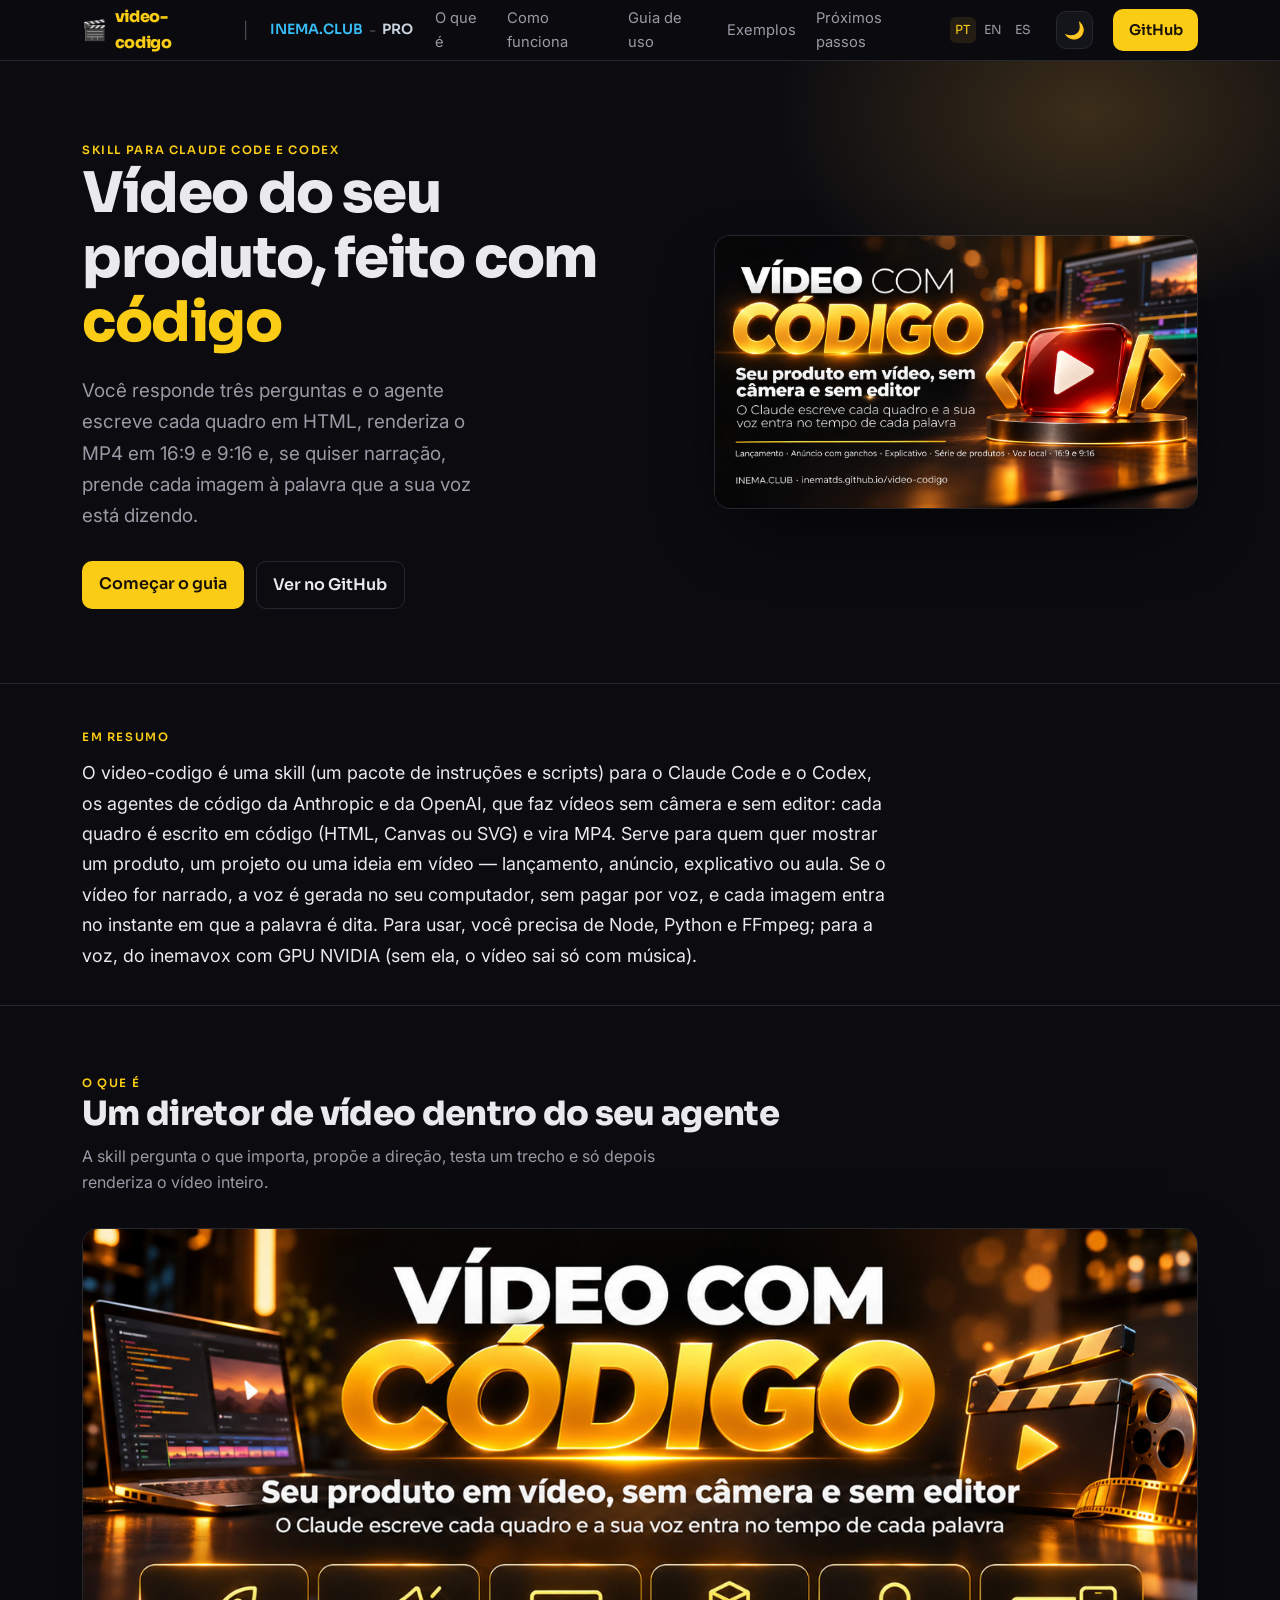
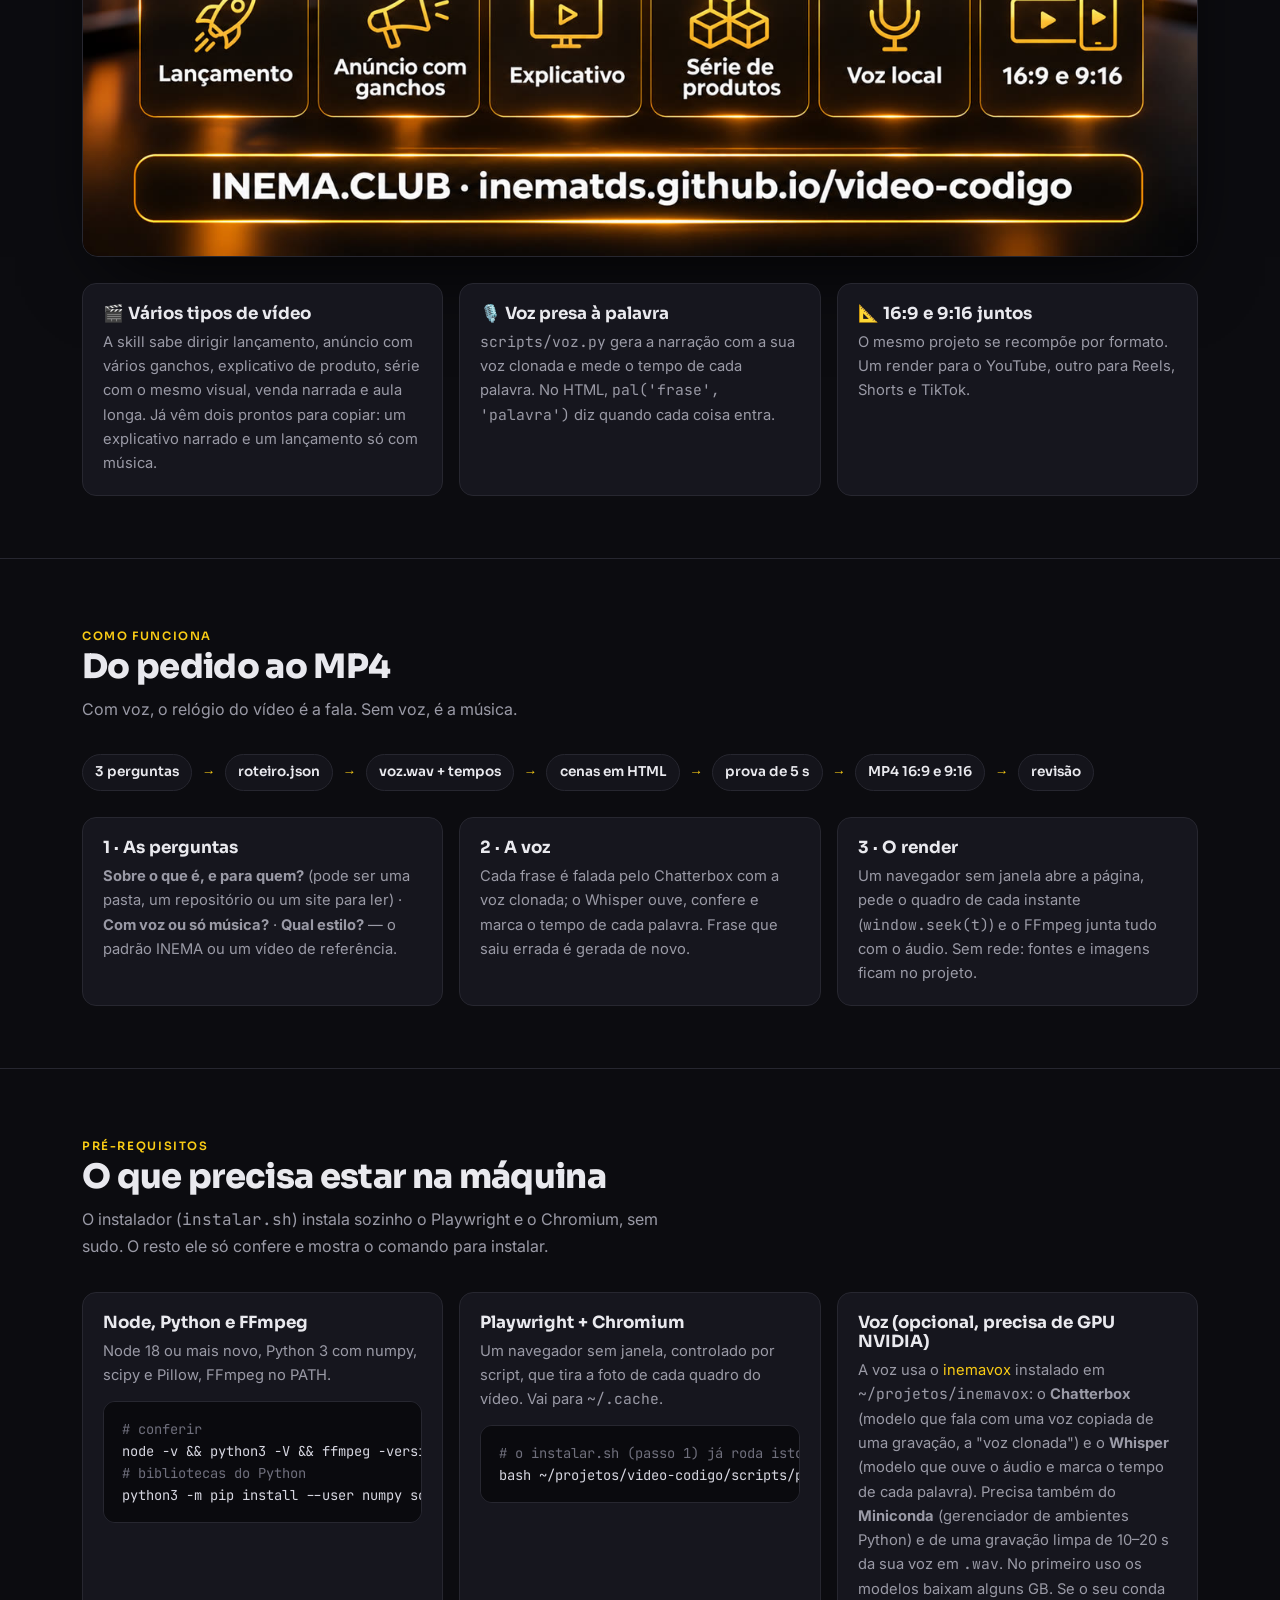
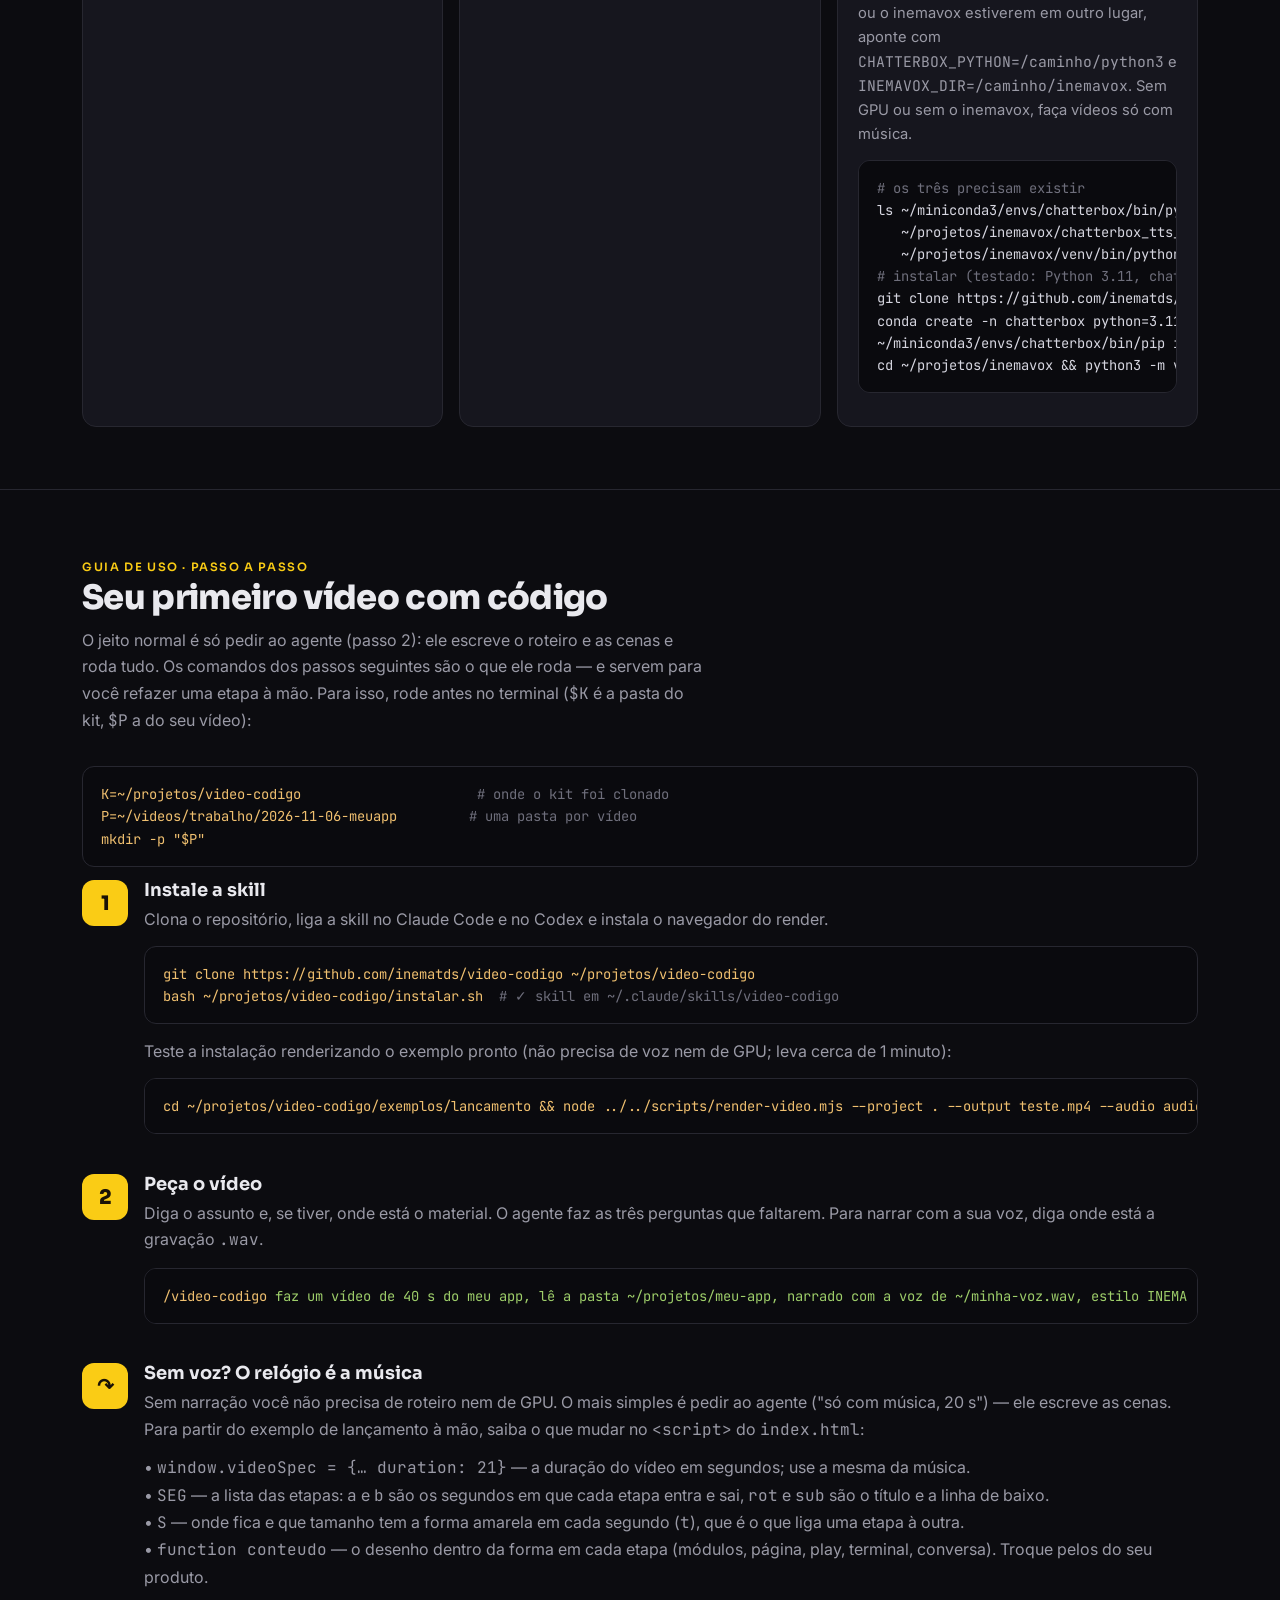
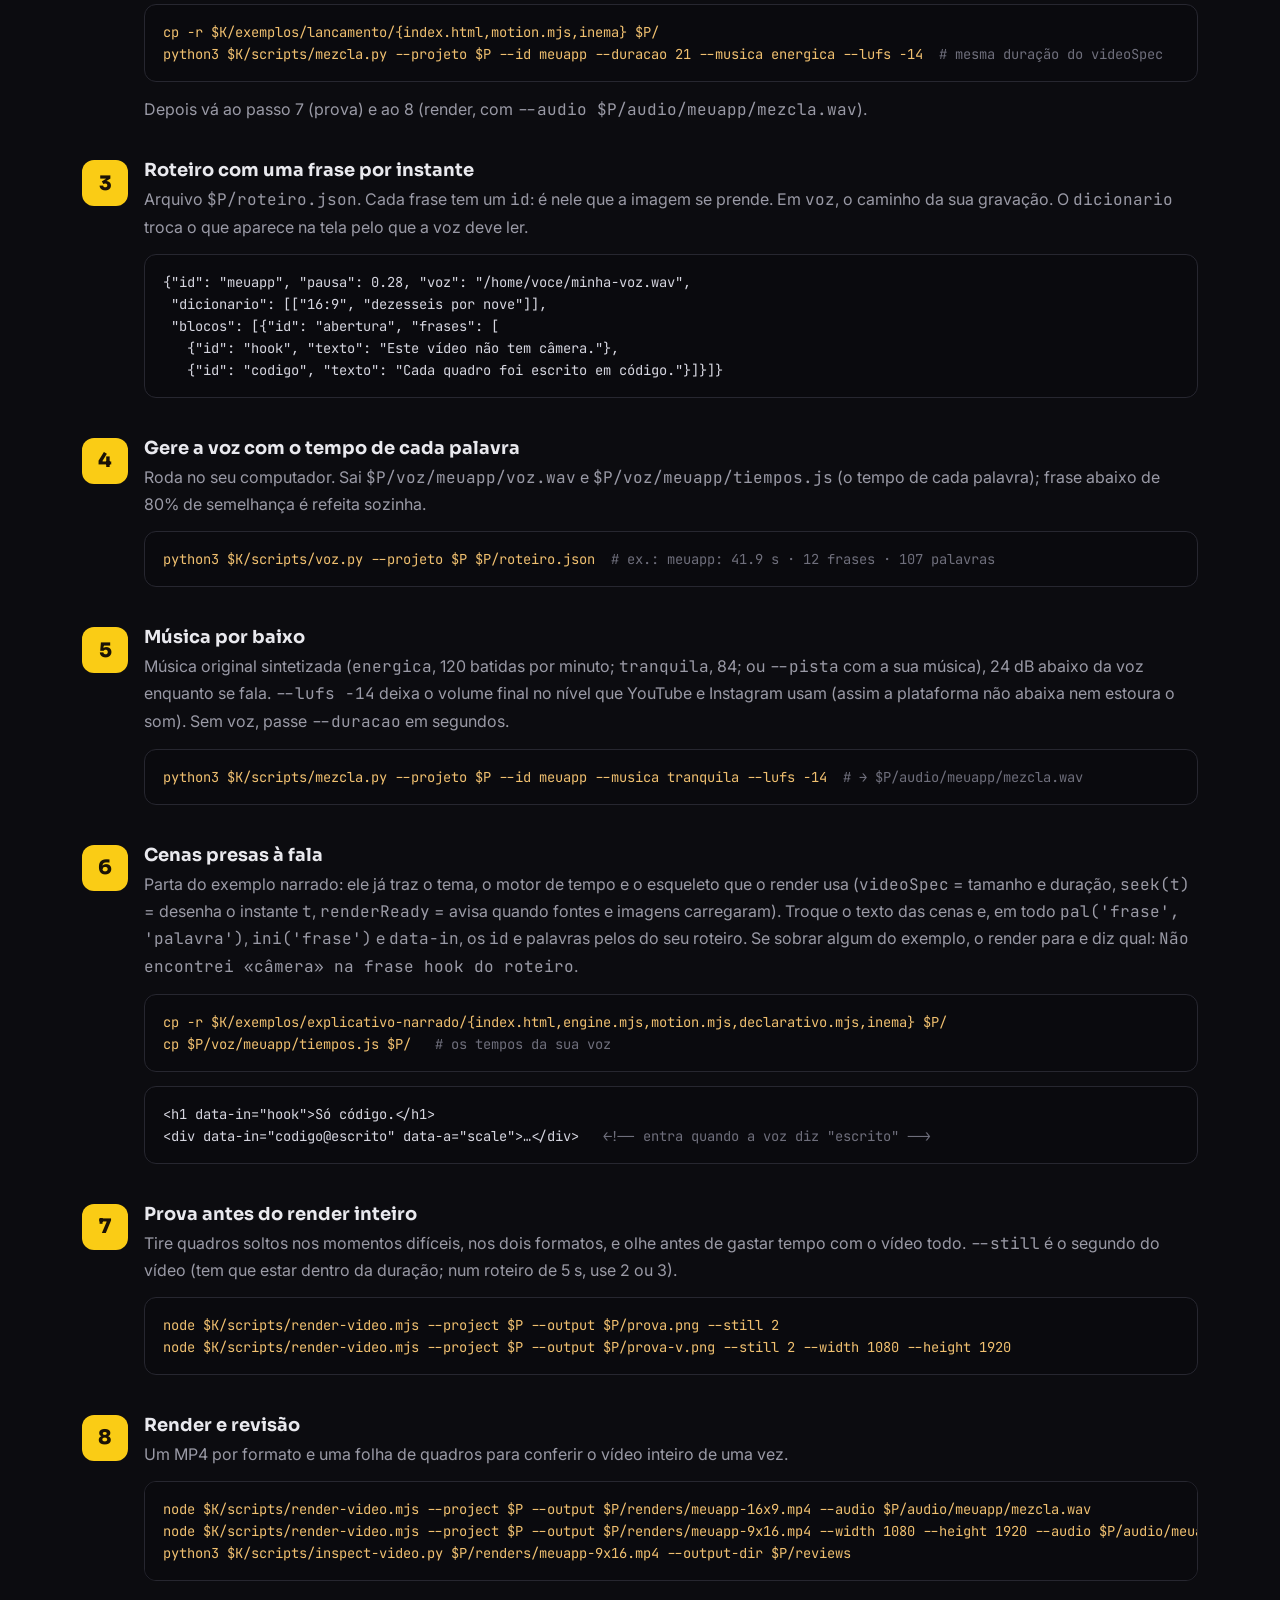
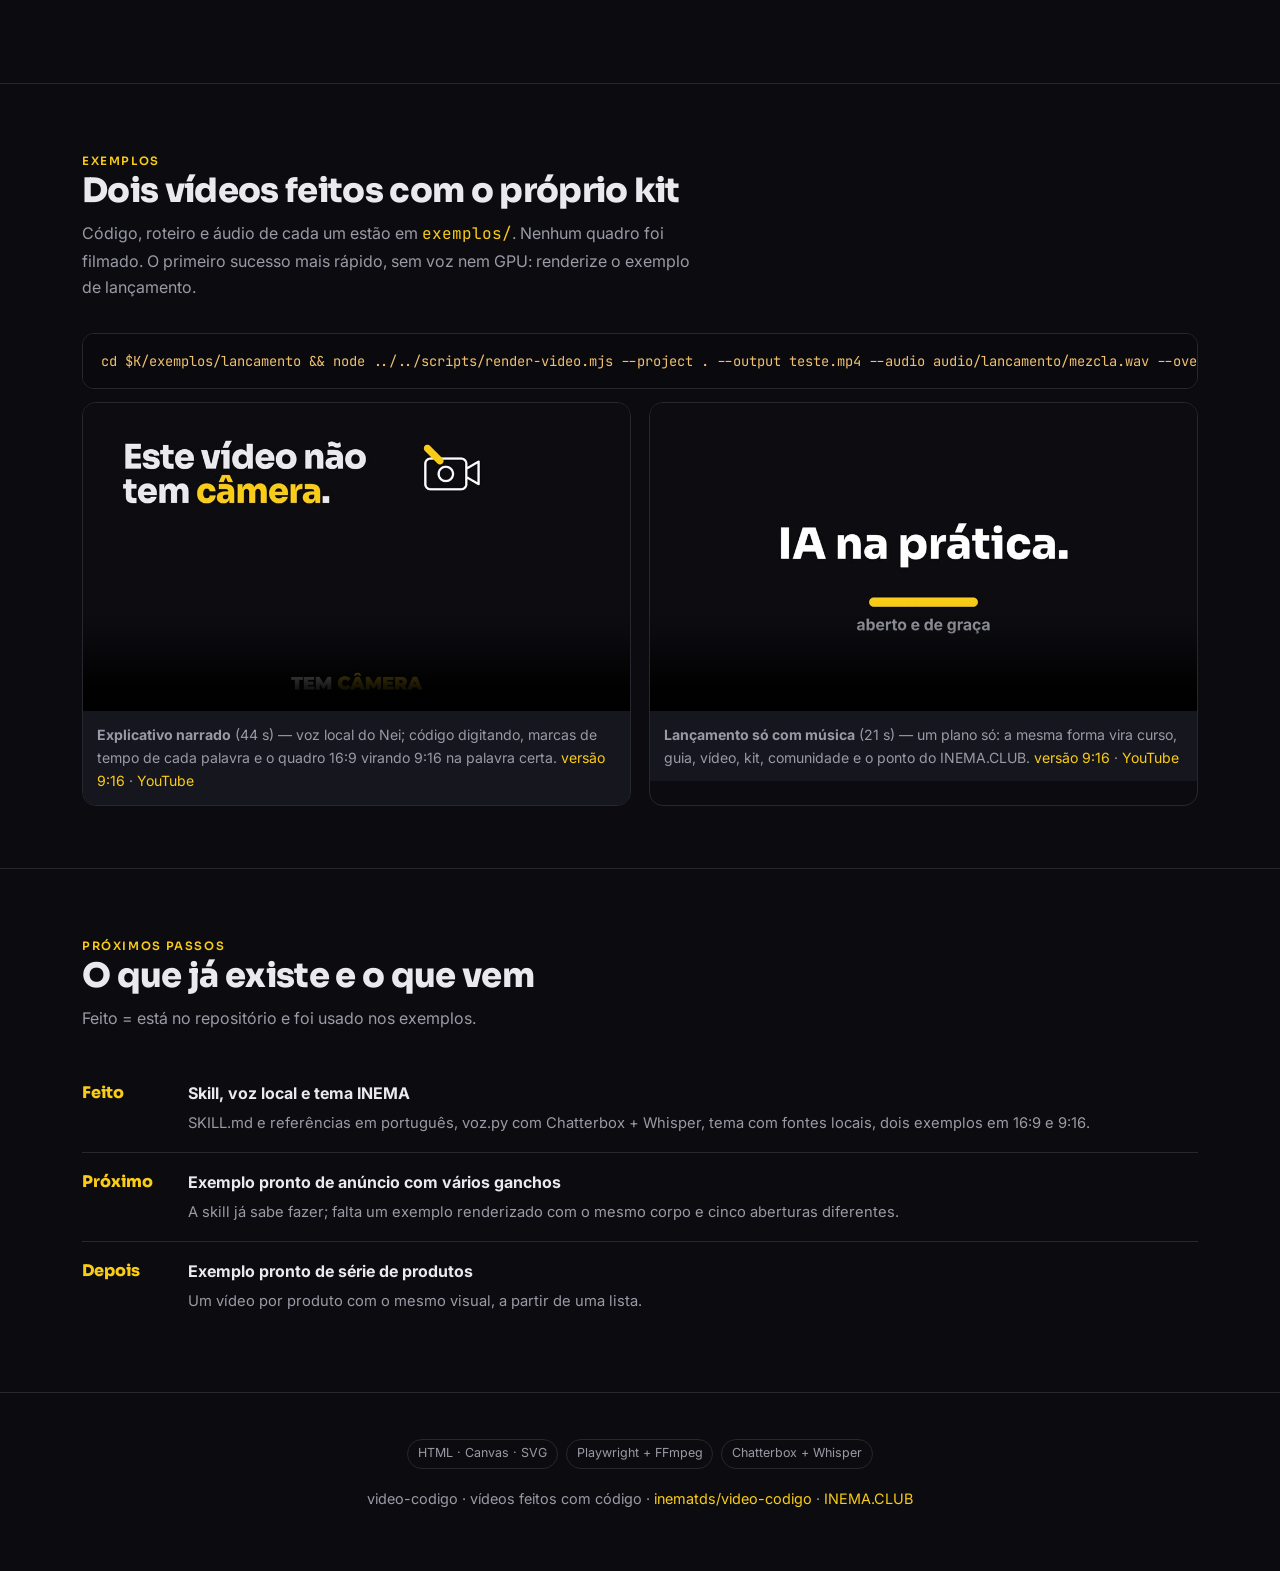
==== commit 7c5db587: "1.0.2: 3ª revisão — mkdir da pasta, scipy e conda nos pré-requisitos, caminho sem voz explicado, --o" ====
--- a/guia/index.html
+++ b/guia/index.html
@@ -179,13 +179,15 @@
 <section id="pre"><div class="wrap">
   <span class="chip">Pré-requisitos</span>
   <h2>O que precisa estar na máquina</h2>
-  <p class="sub">O instalador confere e instala o que falta, sem sudo.</p>
+  <p class="sub">O instalador (<code>instalar.sh</code>) instala sozinho o Playwright e o Chromium, sem sudo. O resto ele só confere e mostra o comando para instalar.</p>
   <div class="grid g3">
-    <div class="card"><h3>Node, Python e FFmpeg</h3><p>Node 18 ou mais novo, Python 3 com numpy e Pillow, FFmpeg no PATH.</p><pre><span class="c"># conferir</span>
-node -v && python3 -V && ffmpeg -version | head -1</pre></div>
+    <div class="card"><h3>Node, Python e FFmpeg</h3><p>Node 18 ou mais novo, Python 3 com numpy, scipy e Pillow, FFmpeg no PATH.</p><pre><span class="c"># conferir</span>
+node -v && python3 -V && ffmpeg -version | head -1
+<span class="c"># bibliotecas do Python</span>
+python3 -m pip install --user numpy scipy pillow</pre></div>
     <div class="card"><h3>Playwright + Chromium</h3><p>Um navegador sem janela, controlado por script, que tira a foto de cada quadro do vídeo. Vai para <code>~/.cache</code>.</p><pre><span class="c"># o instalar.sh (passo 1) já roda isto</span>
 bash ~/projetos/video-codigo/scripts/preparar-entorno.sh</pre></div>
-    <div class="card"><h3>Voz (opcional, precisa de GPU NVIDIA)</h3><p>A voz usa o <a href="https://github.com/inematds/inemavox" target="_blank" rel="noopener">inemavox</a> instalado em <code>~/projetos/inemavox</code>: o <b>Chatterbox</b> (modelo que fala com uma voz copiada de uma gravação, a "voz clonada") e o <b>Whisper</b> (modelo que ouve o áudio e marca o tempo de cada palavra). Você também precisa de uma gravação limpa de 10–20 s da sua voz em <code>.wav</code>. Sem GPU ou sem o inemavox, faça vídeos só com música.</p><pre><span class="c"># os três precisam existir</span>
+    <div class="card"><h3>Voz (opcional, precisa de GPU NVIDIA)</h3><p>A voz usa o <a href="https://github.com/inematds/inemavox" target="_blank" rel="noopener">inemavox</a> instalado em <code>~/projetos/inemavox</code>: o <b>Chatterbox</b> (modelo que fala com uma voz copiada de uma gravação, a "voz clonada") e o <b>Whisper</b> (modelo que ouve o áudio e marca o tempo de cada palavra). Precisa também do <b>Miniconda</b> (gerenciador de ambientes Python) e de uma gravação limpa de 10–20 s da sua voz em <code>.wav</code>. No primeiro uso os modelos baixam alguns GB. Se o seu conda ou o inemavox estiverem em outro lugar, aponte com <code>CHATTERBOX_PYTHON=/caminho/python3</code> e <code>INEMAVOX_DIR=/caminho/inemavox</code>. Sem GPU ou sem o inemavox, faça vídeos só com música.</p><pre><span class="c"># os três precisam existir</span>
 ls ~/miniconda3/envs/chatterbox/bin/python3 \
    ~/projetos/inemavox/chatterbox_tts_worker.py \
    ~/projetos/inemavox/venv/bin/python
@@ -200,9 +202,10 @@
 <section id="guia"><div class="wrap">
   <span class="chip">Guia de uso · passo a passo</span>
   <h2>Seu primeiro vídeo com código</h2>
-  <p class="sub">O jeito normal é só pedir ao agente. Os comandos abaixo são o que ele roda — e servem para você refazer qualquer etapa à mão. Neles, <code>$K</code> é a pasta do kit e <code>$P</code> é a pasta do seu vídeo:</p>
+  <p class="sub">O jeito normal é só pedir ao agente (passo 2): ele escreve o roteiro e as cenas e roda tudo. Os comandos dos passos seguintes são o que ele roda — e servem para você refazer uma etapa à mão. Para isso, rode antes no terminal (<code>$K</code> é a pasta do kit, <code>$P</code> a do seu vídeo):</p>
 <pre><span class="k">K=~/projetos/video-codigo</span>                      <span class="c"># onde o kit foi clonado</span>
-<span class="k">P=~/videos/trabalho/2026-11-06-meuapp</span>         <span class="c"># uma pasta por vídeo</span></pre>
+<span class="k">P=~/videos/trabalho/2026-11-06-meuapp</span>         <span class="c"># uma pasta por vídeo</span>
+<span class="k">mkdir -p "$P"</span></pre>
 
   <div class="step"><div class="b">1</div><div>
     <h3>Instale a skill</h3>
@@ -210,7 +213,7 @@
 <pre><span class="k">git clone https://github.com/inematds/video-codigo ~/projetos/video-codigo</span>
 <span class="k">bash ~/projetos/video-codigo/instalar.sh</span>  <span class="c"># ✓ skill em ~/.claude/skills/video-codigo</span></pre>
     <p>Teste a instalação renderizando o exemplo pronto (não precisa de voz nem de GPU; leva cerca de 1 minuto):</p>
-<pre><span class="k">cd ~/projetos/video-codigo/exemplos/lancamento && node ../../scripts/render-video.mjs --project . --output teste.mp4 --audio audio/lancamento/mezcla.wav</span></pre>
+<pre><span class="k">cd ~/projetos/video-codigo/exemplos/lancamento && node ../../scripts/render-video.mjs --project . --output teste.mp4 --audio audio/lancamento/mezcla.wav --overwrite</span></pre>
   </div></div>
 
   <div class="step"><div class="b">2</div><div>
@@ -220,10 +223,15 @@
   </div></div>
 
   <div class="step"><div class="b">↷</div><div>
-    <h3>Sem voz? Pule para a música</h3>
-    <p>Sem narração, o relógio é a música e você não precisa de roteiro nem de GPU. Copie o exemplo de lançamento, gere a música com a duração que quiser (<code>--duracao</code>) e troque, no <code>index.html</code>, os textos de <code>SEG</code> e os estados da forma em <code>S</code> (cada um tem o segundo em que acontece). Depois vá direto ao passo 7.</p>
+    <h3>Sem voz? O relógio é a música</h3>
+    <p>Sem narração você não precisa de roteiro nem de GPU. O mais simples é pedir ao agente ("só com música, 20 s") — ele escreve as cenas. Para partir do exemplo de lançamento à mão, saiba o que mudar no <code>&lt;script&gt;</code> do <code>index.html</code>:</p>
+    <p>• <code>window.videoSpec = {… duration: 21}</code> — a duração do vídeo em segundos; use a mesma da música.<br>
+    • <code>SEG</code> — a lista das etapas: <code>a</code> e <code>b</code> são os segundos em que cada etapa entra e sai, <code>rot</code> e <code>sub</code> são o título e a linha de baixo.<br>
+    • <code>S</code> — onde fica e que tamanho tem a forma amarela em cada segundo (<code>t</code>), que é o que liga uma etapa à outra.<br>
+    • <code>function conteudo</code> — o desenho dentro da forma em cada etapa (módulos, página, play, terminal, conversa). Troque pelos do seu produto.</p>
 <pre><span class="k">cp -r $K/exemplos/lancamento/{index.html,motion.mjs,inema} $P/</span>
-<span class="k">python3 $K/scripts/mezcla.py --projeto $P --id meuapp --duracao 21 --musica energica --lufs -14</span></pre>
+<span class="k">python3 $K/scripts/mezcla.py --projeto $P --id meuapp --duracao 21 --musica energica --lufs -14</span>  <span class="c"># mesma duração do videoSpec</span></pre>
+    <p>Depois vá ao passo 7 (prova) e ao 8 (render, com <code>--audio $P/audio/meuapp/mezcla.wav</code>).</p>
   </div></div>
 
   <div class="step"><div class="b">3</div><div>
@@ -277,7 +285,7 @@
   <span class="chip">Exemplos</span>
   <h2>Dois vídeos feitos com o próprio kit</h2>
   <p class="sub">Código, roteiro e áudio de cada um estão em <a href="https://github.com/inematds/video-codigo/tree/main/exemplos" target="_blank" rel="noopener"><code>exemplos/</code></a>. Nenhum quadro foi filmado. O primeiro sucesso mais rápido, sem voz nem GPU: renderize o exemplo de lançamento.</p>
-<pre><span class="k">cd $K/exemplos/lancamento && node ../../scripts/render-video.mjs --project . --output teste.mp4 --audio audio/lancamento/mezcla.wav</span></pre>
+<pre><span class="k">cd $K/exemplos/lancamento && node ../../scripts/render-video.mjs --project . --output teste.mp4 --audio audio/lancamento/mezcla.wav --overwrite</span></pre>
   <div class="ex">
     <figure><video controls preload="none" playsinline poster="assets/explicativo-16x9.jpg" src="../renders/explicativo-16x9.mp4" style="width:100%;display:block"></video><figcaption><b>Explicativo narrado</b> (44 s) — voz local do Nei; código digitando, marcas de tempo de cada palavra e o quadro 16:9 virando 9:16 na palavra certa. <a href="../renders/explicativo-9x16.mp4">versão 9:16</a> · <a href="https://www.youtube.com/watch?v=tkT2I6nrMAk" target="_blank" rel="noopener">YouTube</a></figcaption></figure>
     <figure><video controls preload="none" playsinline poster="assets/lancamento-16x9.jpg" src="../renders/lancamento-16x9.mp4" style="width:100%;display:block"></video><figcaption><b>Lançamento só com música</b> (21 s) — um plano só: a mesma forma vira curso, guia, vídeo, kit, comunidade e o ponto do INEMA.CLUB. <a href="../renders/lancamento-9x16.mp4">versão 9:16</a> · <a href="https://www.youtube.com/watch?v=IJ-qZQ1drBc" target="_blank" rel="noopener">YouTube</a></figcaption></figure>
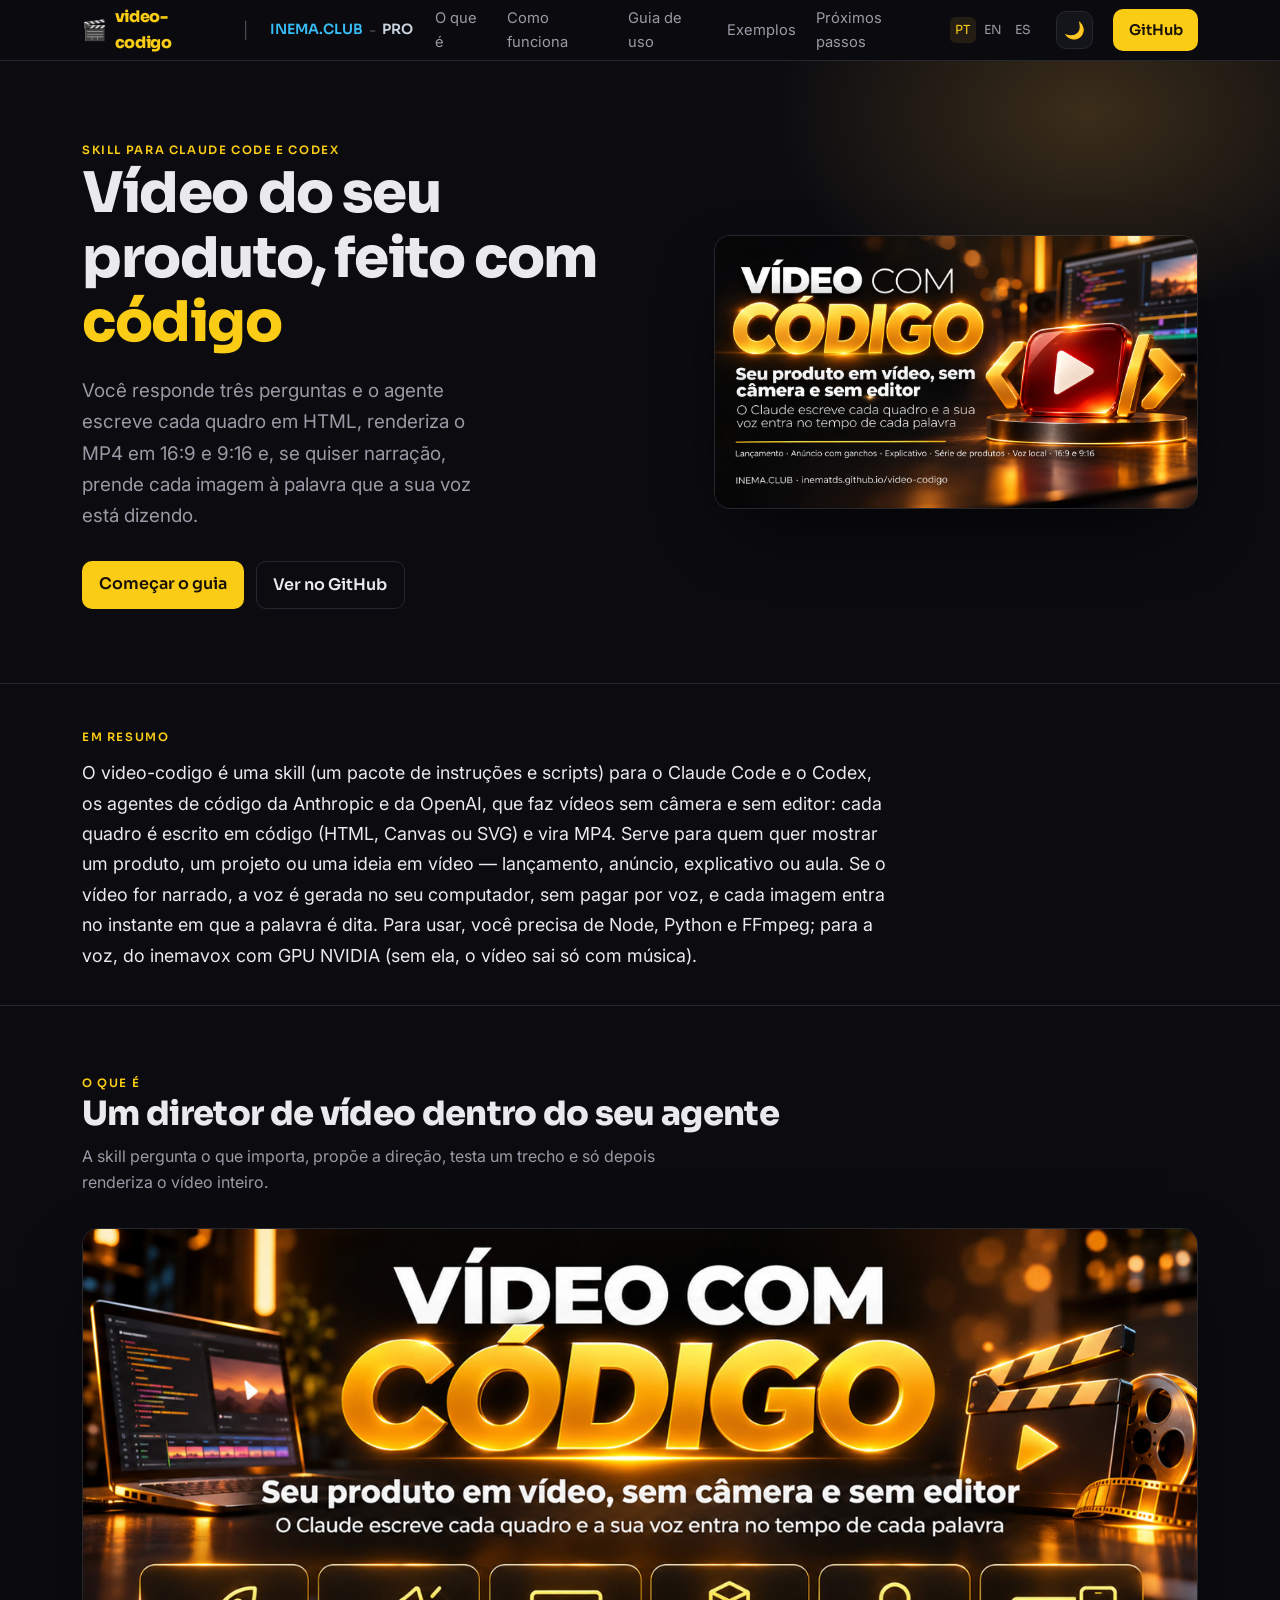
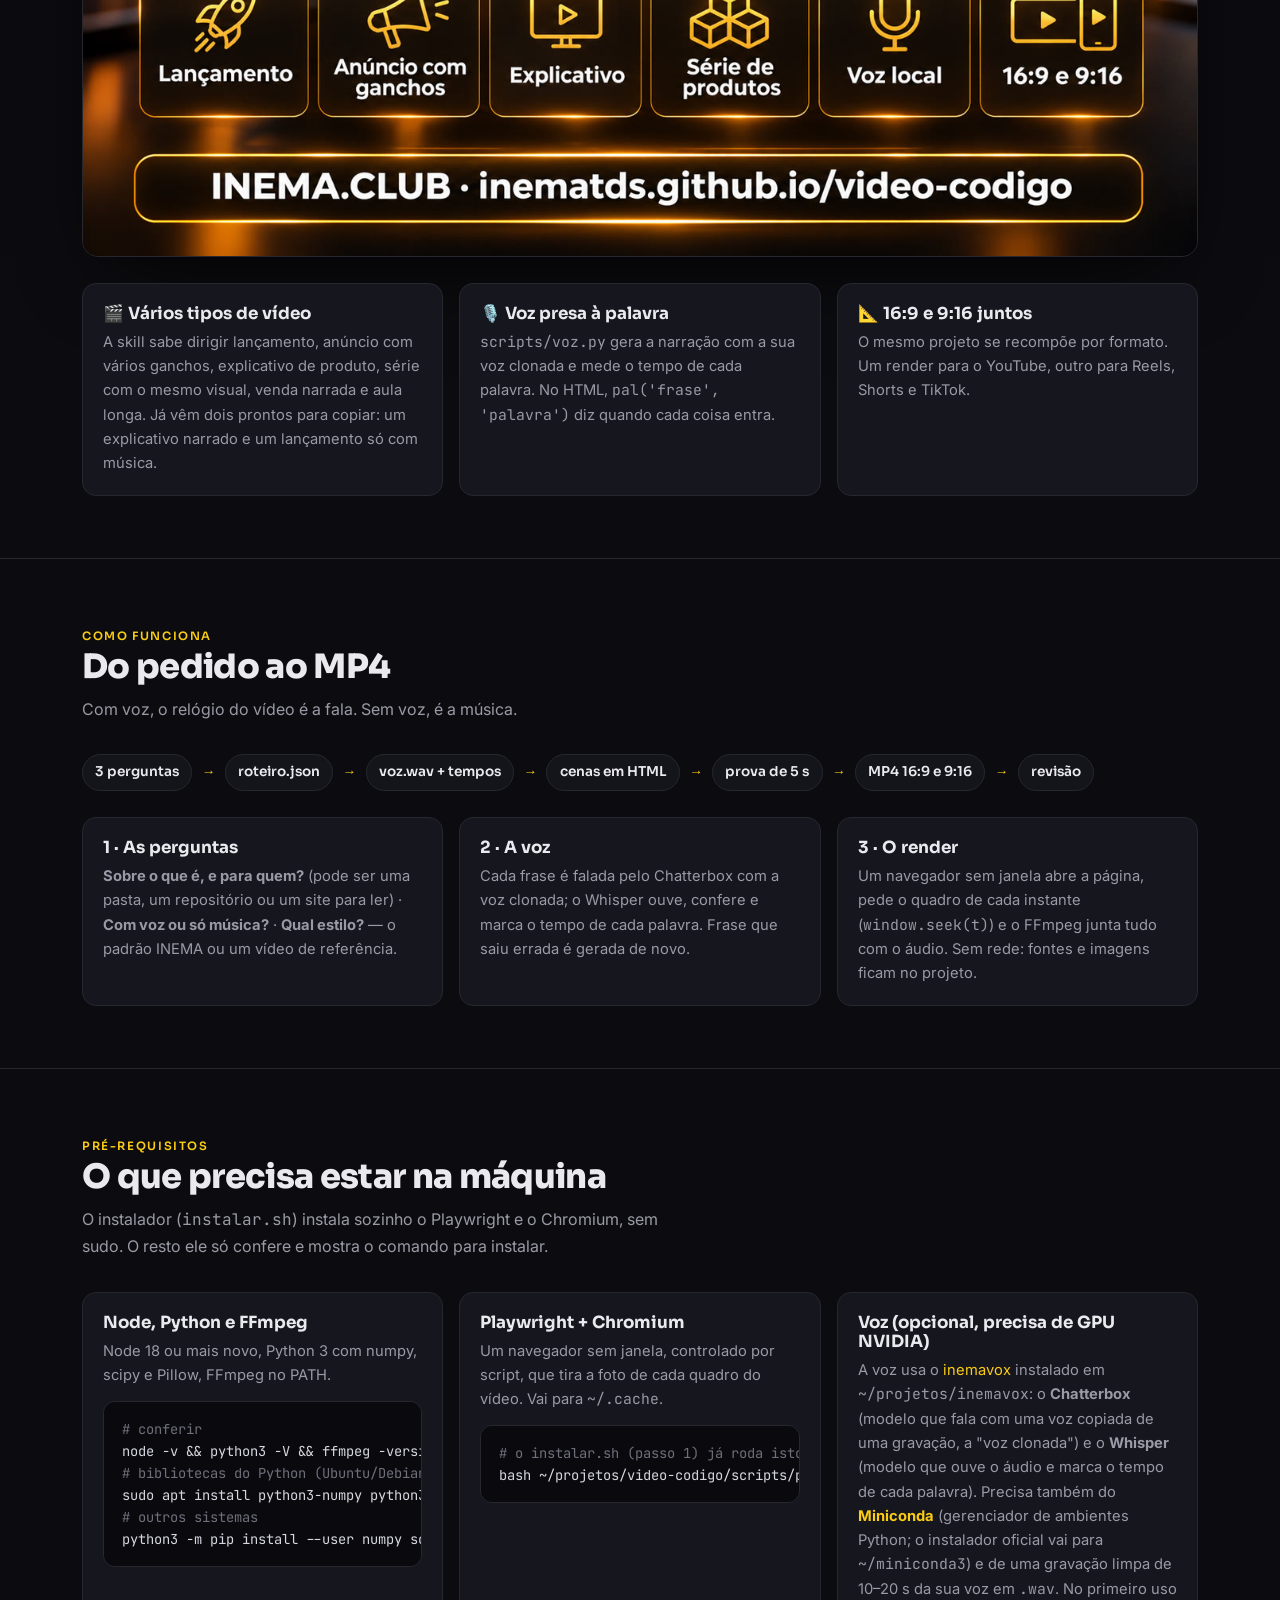
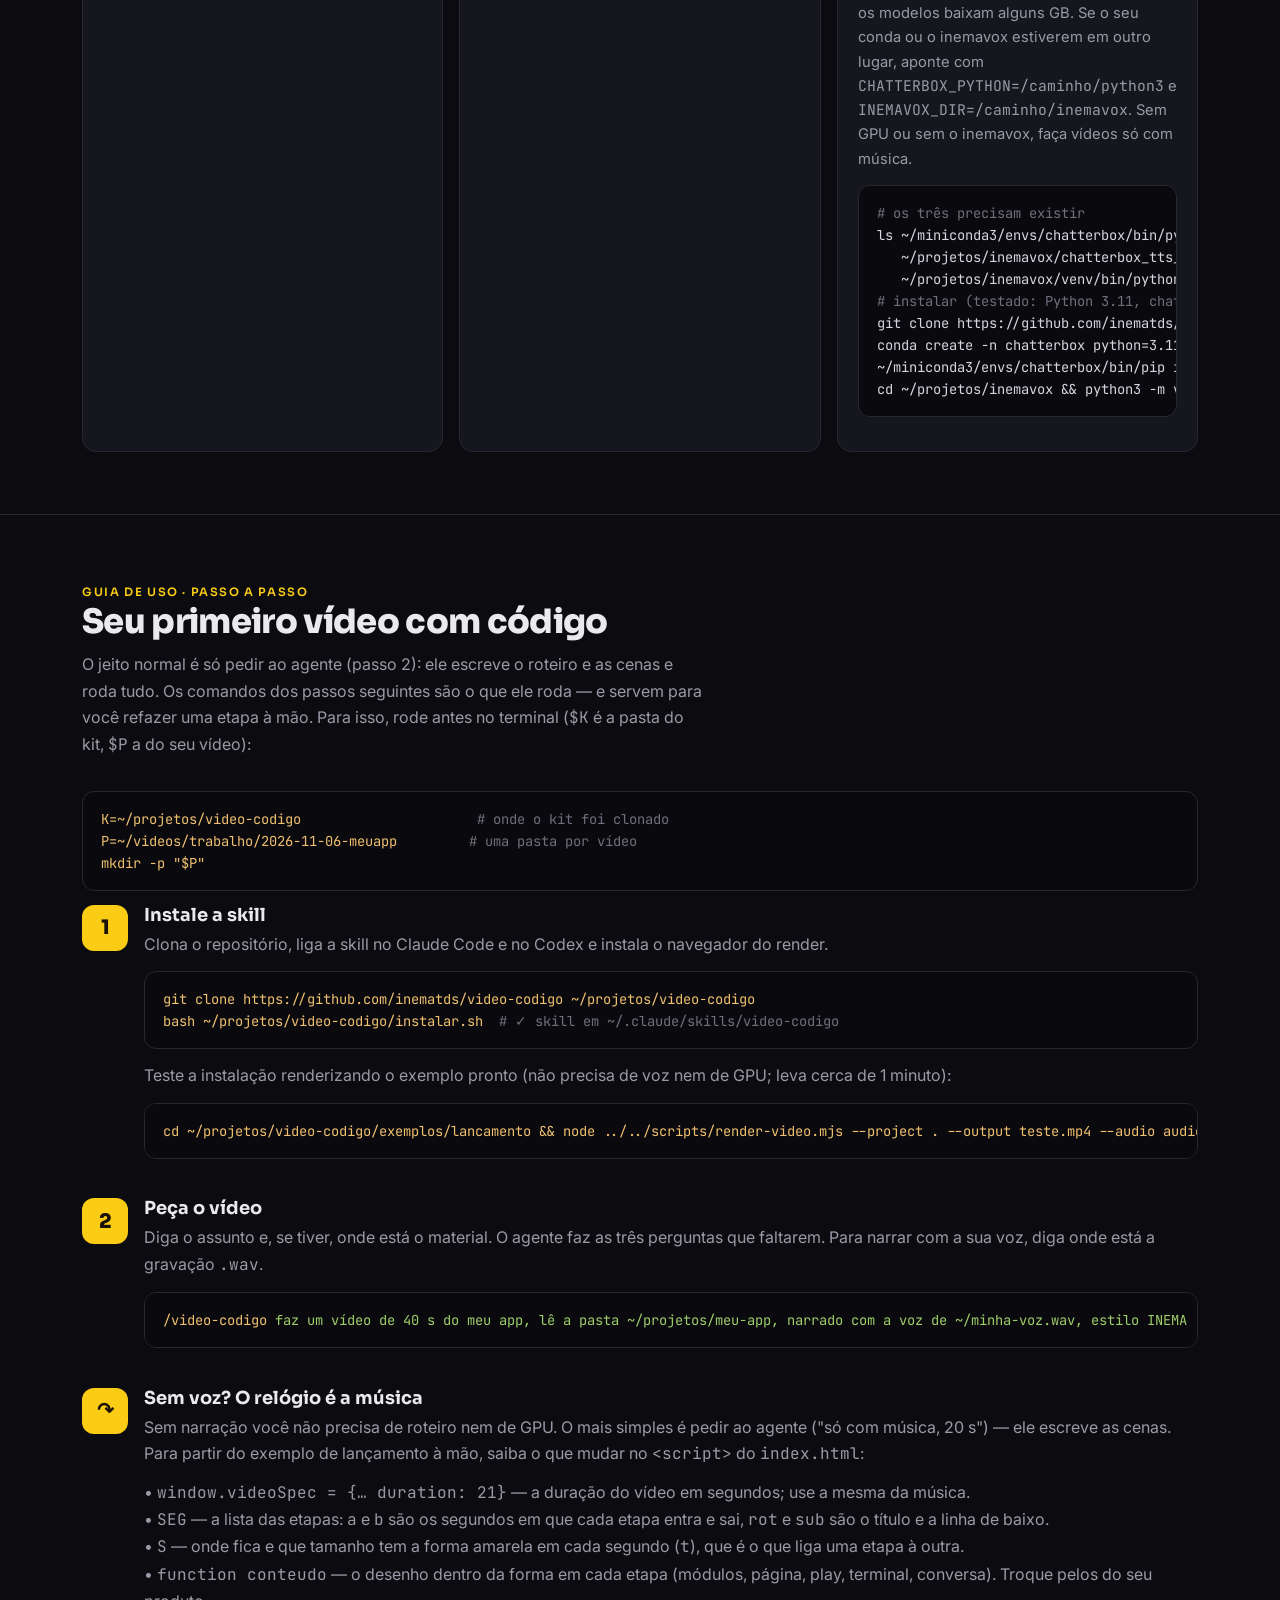
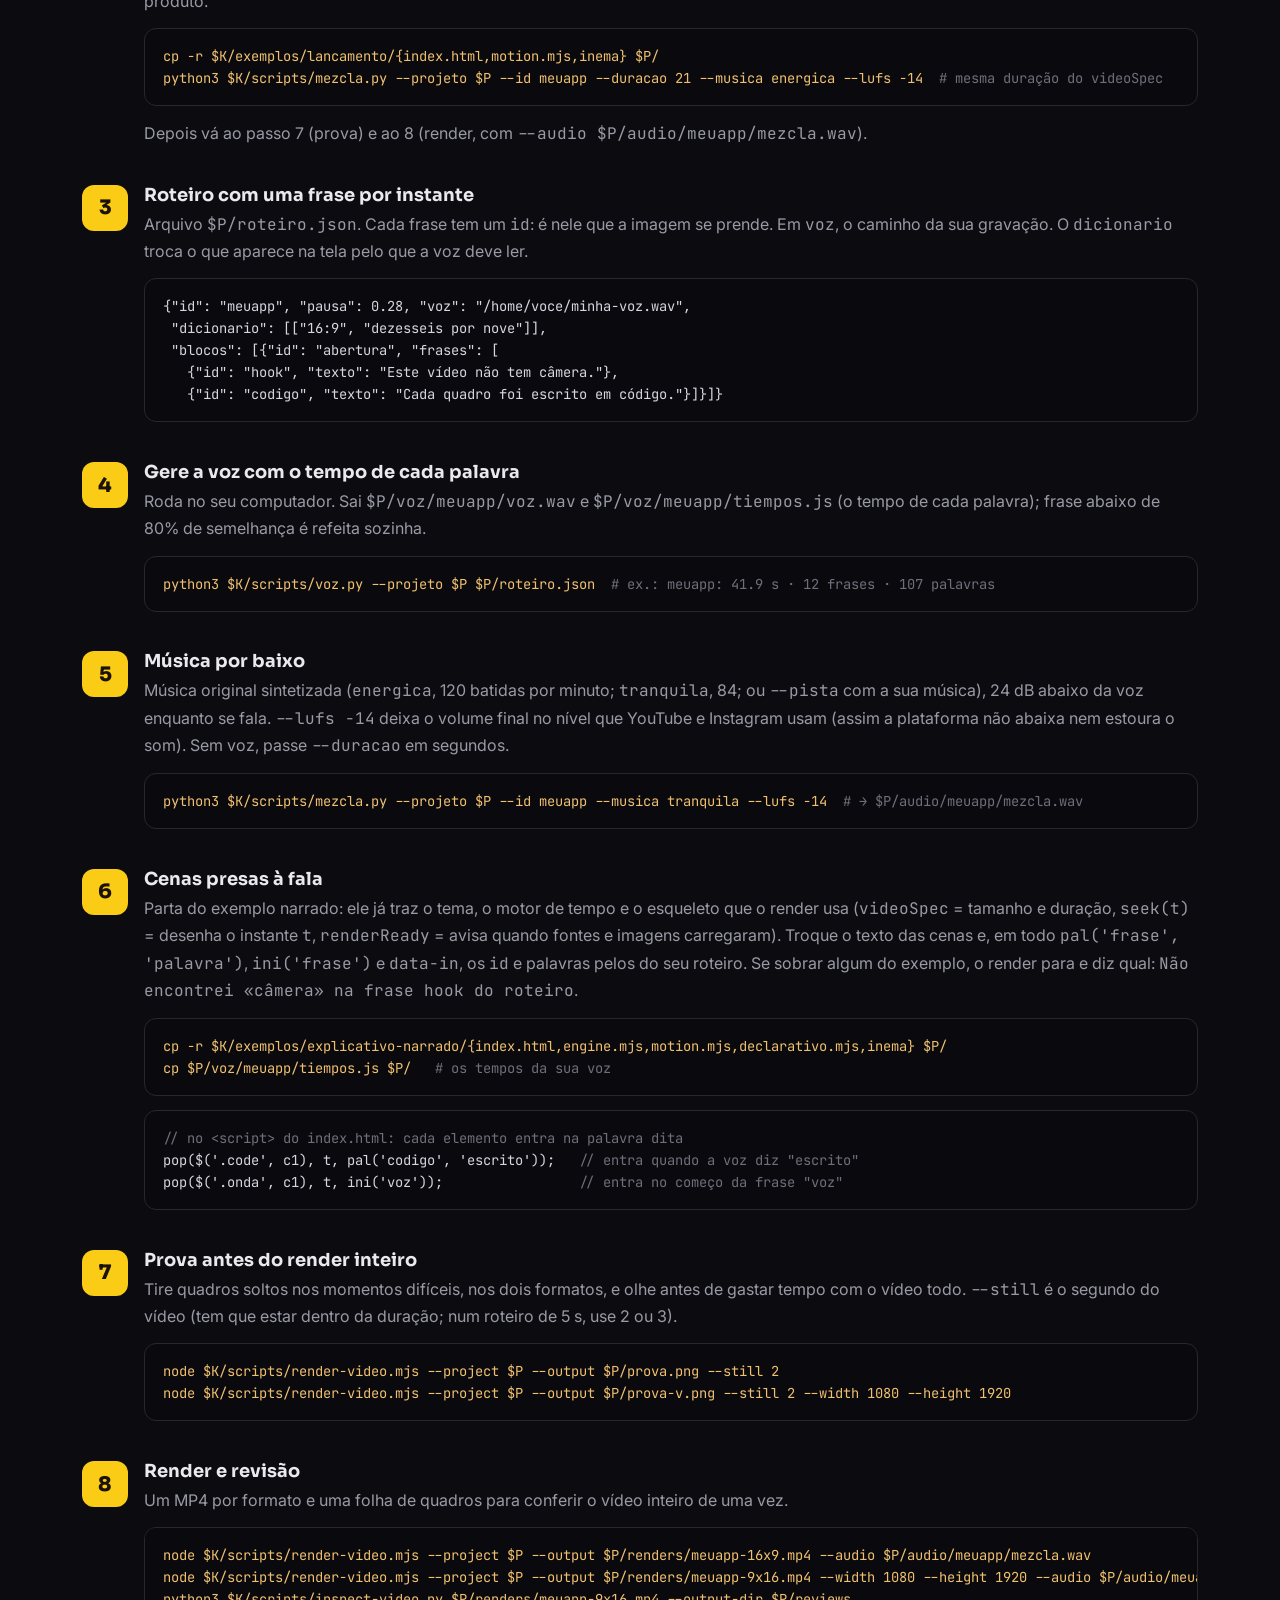
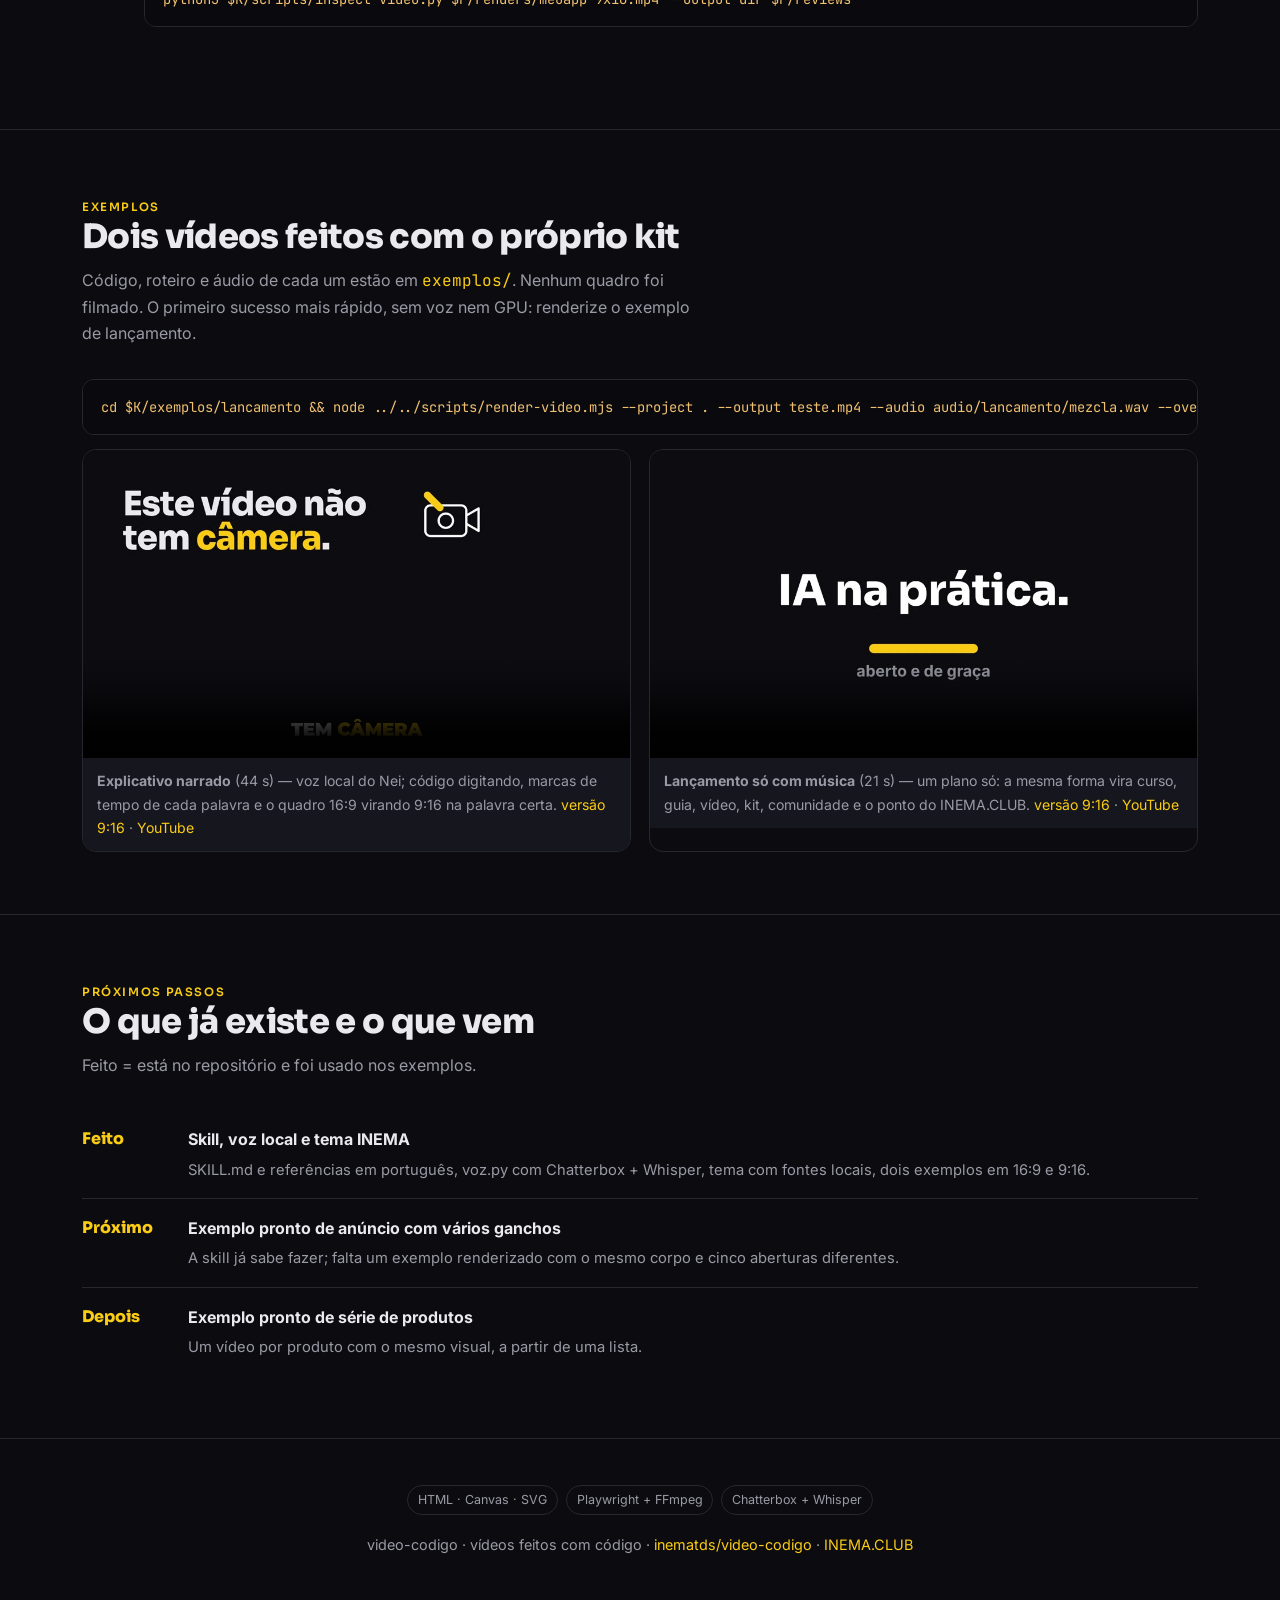
==== commit 67517d82: "1.0.3: 4ª revisão (aprovado 8) — passo 6 com pal() real, apt no Ubuntu, link do Miniconda; FALHAS.md" ====
--- a/guia/index.html
+++ b/guia/index.html
@@ -183,11 +183,13 @@
   <div class="grid g3">
     <div class="card"><h3>Node, Python e FFmpeg</h3><p>Node 18 ou mais novo, Python 3 com numpy, scipy e Pillow, FFmpeg no PATH.</p><pre><span class="c"># conferir</span>
 node -v && python3 -V && ffmpeg -version | head -1
-<span class="c"># bibliotecas do Python</span>
+<span class="c"># bibliotecas do Python (Ubuntu/Debian)</span>
+sudo apt install python3-numpy python3-scipy python3-pil
+<span class="c"># outros sistemas</span>
 python3 -m pip install --user numpy scipy pillow</pre></div>
     <div class="card"><h3>Playwright + Chromium</h3><p>Um navegador sem janela, controlado por script, que tira a foto de cada quadro do vídeo. Vai para <code>~/.cache</code>.</p><pre><span class="c"># o instalar.sh (passo 1) já roda isto</span>
 bash ~/projetos/video-codigo/scripts/preparar-entorno.sh</pre></div>
-    <div class="card"><h3>Voz (opcional, precisa de GPU NVIDIA)</h3><p>A voz usa o <a href="https://github.com/inematds/inemavox" target="_blank" rel="noopener">inemavox</a> instalado em <code>~/projetos/inemavox</code>: o <b>Chatterbox</b> (modelo que fala com uma voz copiada de uma gravação, a "voz clonada") e o <b>Whisper</b> (modelo que ouve o áudio e marca o tempo de cada palavra). Precisa também do <b>Miniconda</b> (gerenciador de ambientes Python) e de uma gravação limpa de 10–20 s da sua voz em <code>.wav</code>. No primeiro uso os modelos baixam alguns GB. Se o seu conda ou o inemavox estiverem em outro lugar, aponte com <code>CHATTERBOX_PYTHON=/caminho/python3</code> e <code>INEMAVOX_DIR=/caminho/inemavox</code>. Sem GPU ou sem o inemavox, faça vídeos só com música.</p><pre><span class="c"># os três precisam existir</span>
+    <div class="card"><h3>Voz (opcional, precisa de GPU NVIDIA)</h3><p>A voz usa o <a href="https://github.com/inematds/inemavox" target="_blank" rel="noopener">inemavox</a> instalado em <code>~/projetos/inemavox</code>: o <b>Chatterbox</b> (modelo que fala com uma voz copiada de uma gravação, a "voz clonada") e o <b>Whisper</b> (modelo que ouve o áudio e marca o tempo de cada palavra). Precisa também do <b><a href="https://docs.conda.io/en/latest/miniconda.html" target="_blank" rel="noopener">Miniconda</a></b> (gerenciador de ambientes Python; o instalador oficial vai para <code>~/miniconda3</code>) e de uma gravação limpa de 10–20 s da sua voz em <code>.wav</code>. No primeiro uso os modelos baixam alguns GB. Se o seu conda ou o inemavox estiverem em outro lugar, aponte com <code>CHATTERBOX_PYTHON=/caminho/python3</code> e <code>INEMAVOX_DIR=/caminho/inemavox</code>. Sem GPU ou sem o inemavox, faça vídeos só com música.</p><pre><span class="c"># os três precisam existir</span>
 ls ~/miniconda3/envs/chatterbox/bin/python3 \
    ~/projetos/inemavox/chatterbox_tts_worker.py \
    ~/projetos/inemavox/venv/bin/python
@@ -261,8 +263,9 @@
     <p>Parta do exemplo narrado: ele já traz o tema, o motor de tempo e o esqueleto que o render usa (<code>videoSpec</code> = tamanho e duração, <code>seek(t)</code> = desenha o instante <code>t</code>, <code>renderReady</code> = avisa quando fontes e imagens carregaram). Troque o texto das cenas e, em todo <code>pal('frase', 'palavra')</code>, <code>ini('frase')</code> e <code>data-in</code>, os <code>id</code> e palavras pelos do seu roteiro. Se sobrar algum do exemplo, o render para e diz qual: <code>Não encontrei «câmera» na frase hook do roteiro</code>.</p>
 <pre><span class="k">cp -r $K/exemplos/explicativo-narrado/{index.html,engine.mjs,motion.mjs,declarativo.mjs,inema} $P/</span>
 <span class="k">cp $P/voz/meuapp/tiempos.js $P/</span>   <span class="c"># os tempos da sua voz</span></pre>
-<pre>&lt;h1 data-in="hook"&gt;Só código.&lt;/h1&gt;
-&lt;div data-in="codigo@escrito" data-a="scale"&gt;…&lt;/div&gt;   <span class="c">&lt;!-- entra quando a voz diz "escrito" --&gt;</span></pre>
+<pre><span class="c">// no &lt;script&gt; do index.html: cada elemento entra na palavra dita</span>
+pop($('.code', c1), t, pal('codigo', 'escrito'));   <span class="c">// entra quando a voz diz "escrito"</span>
+pop($('.onda', c1), t, ini('voz'));                 <span class="c">// entra no começo da frase "voz"</span></pre>
   </div></div>
 
   <div class="step"><div class="b">7</div><div>
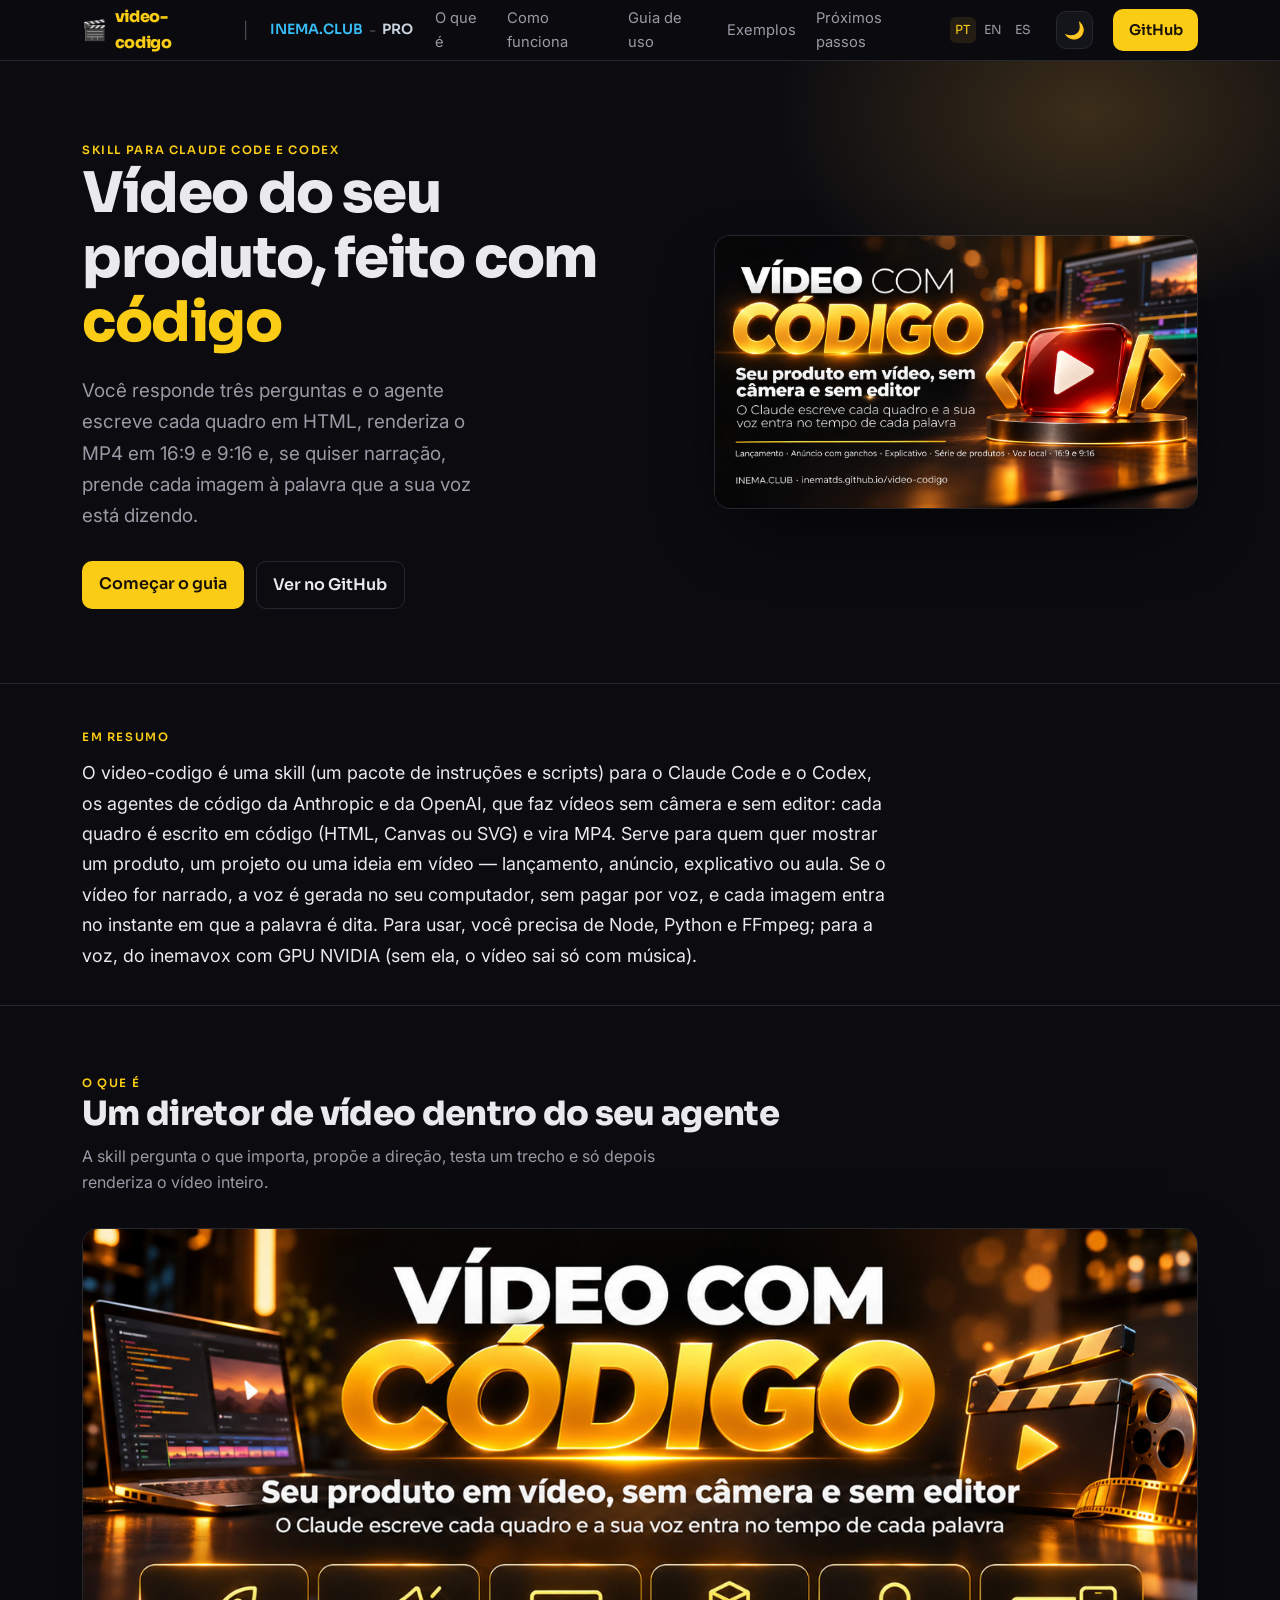
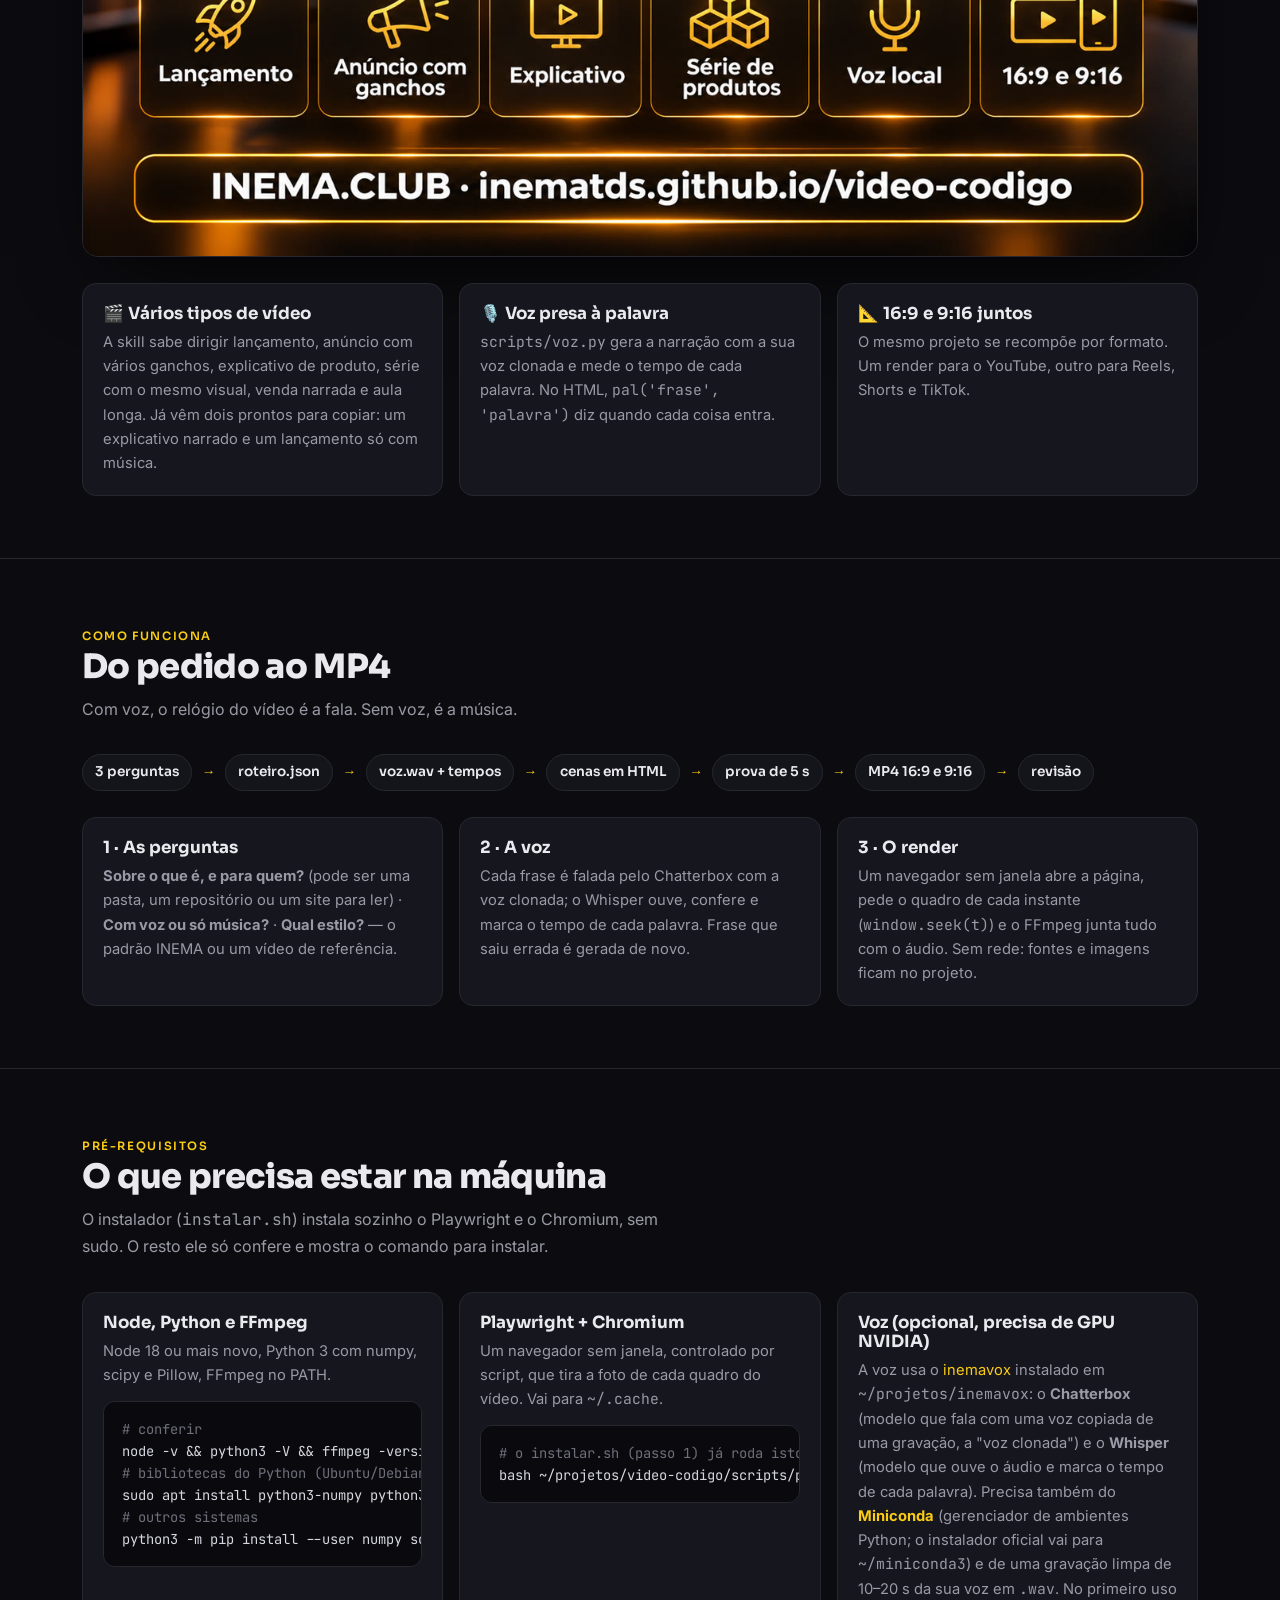
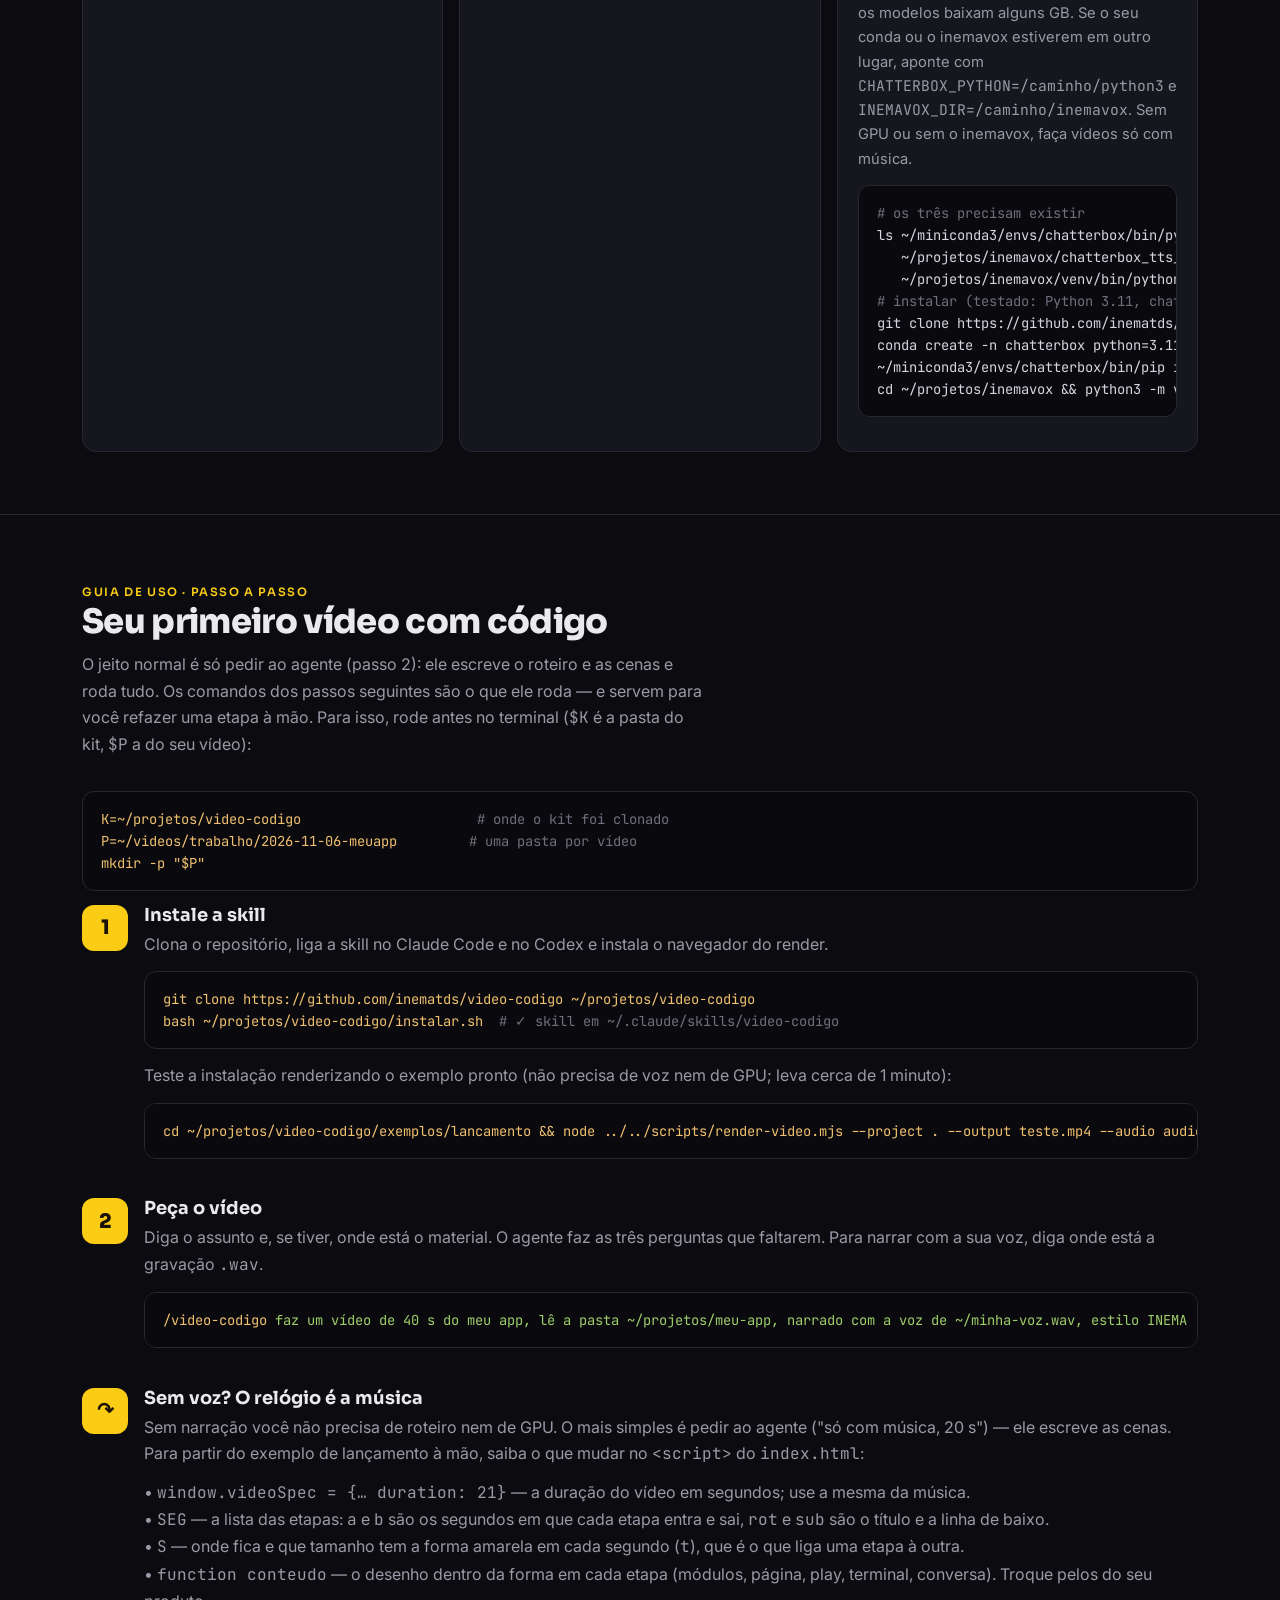
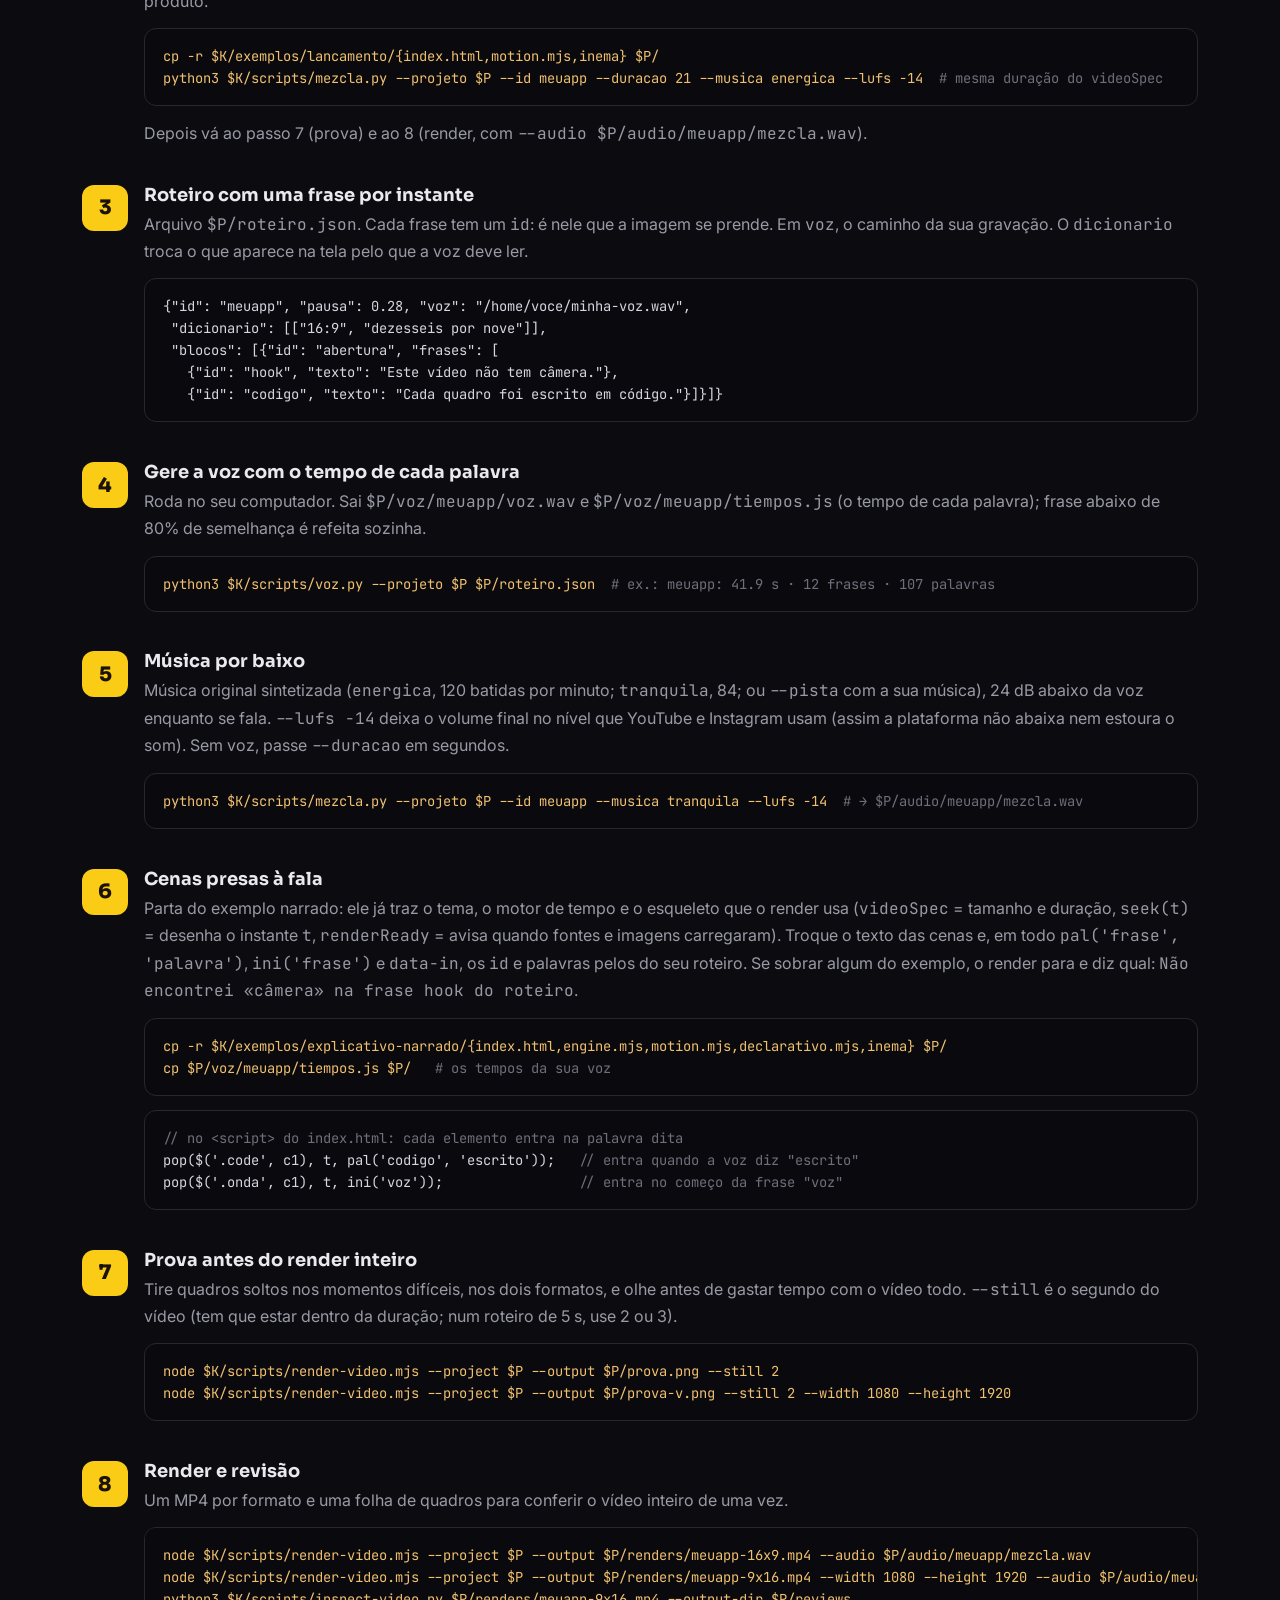
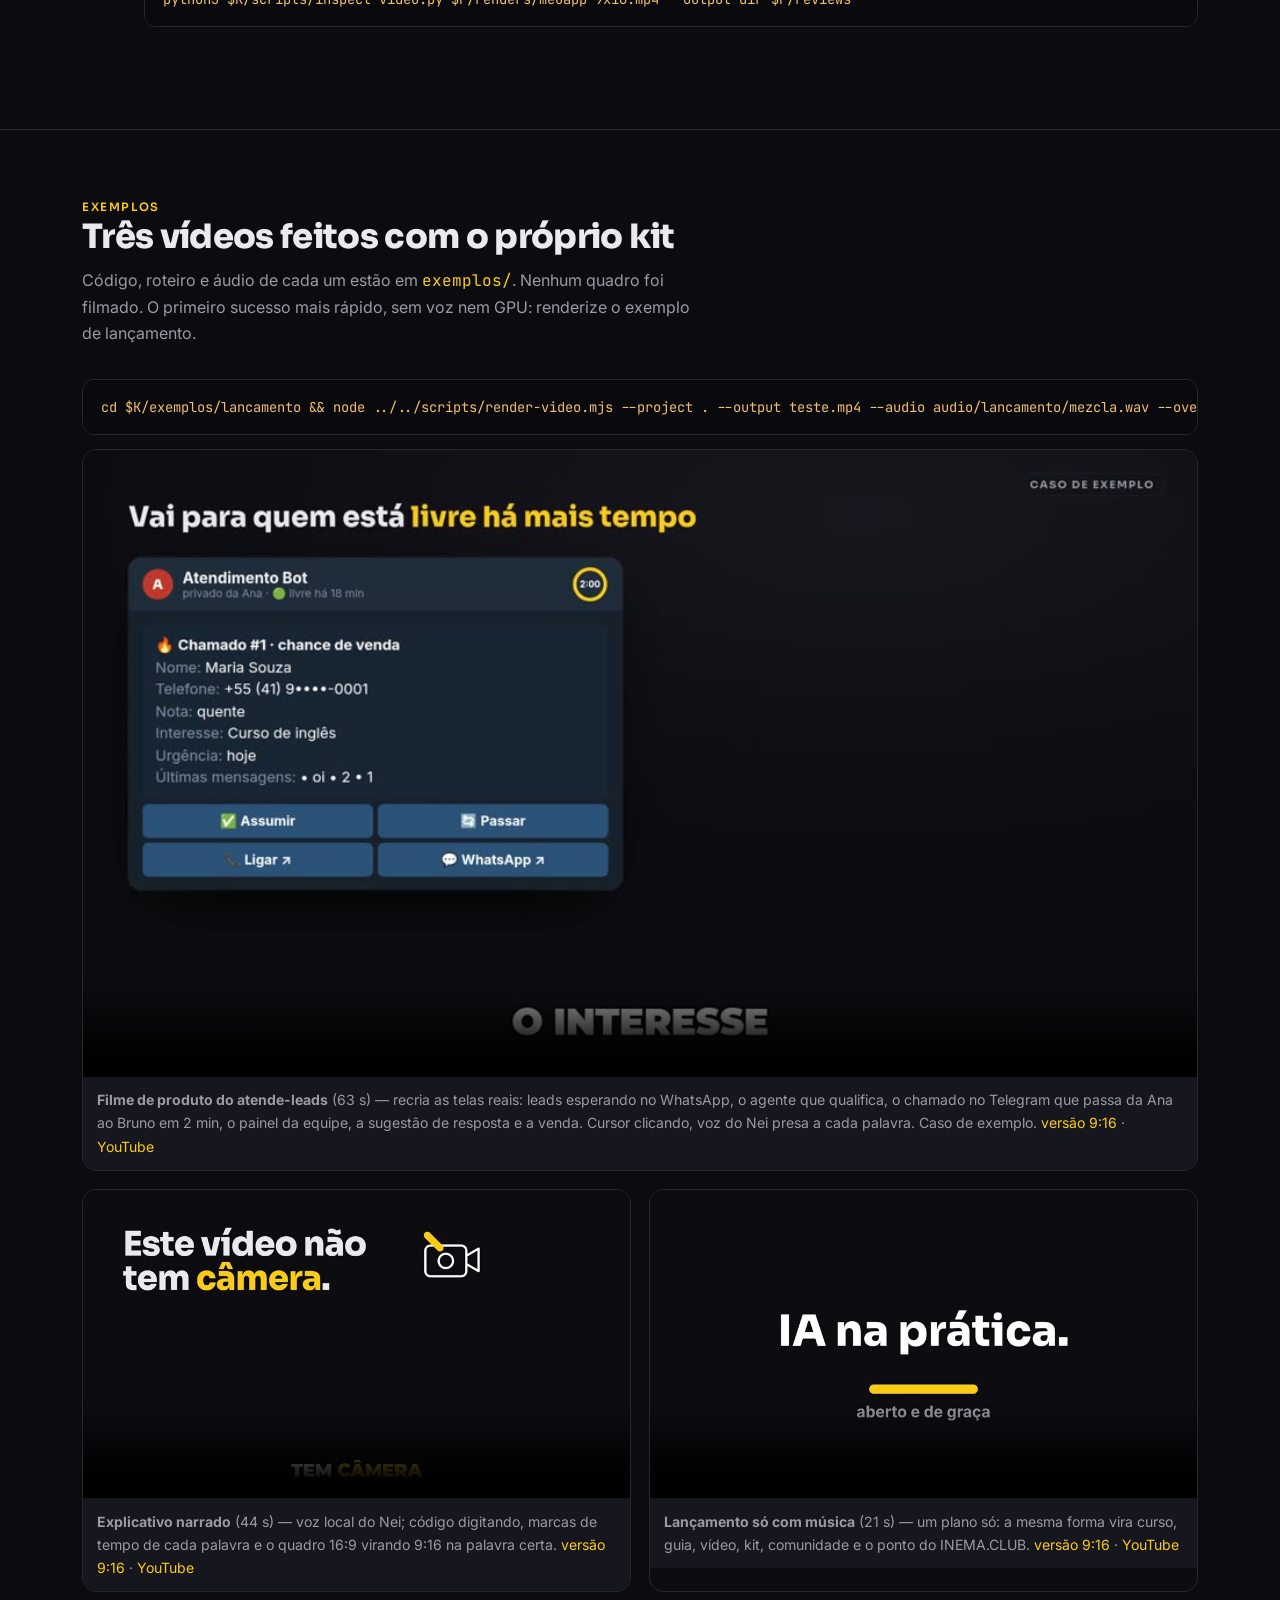
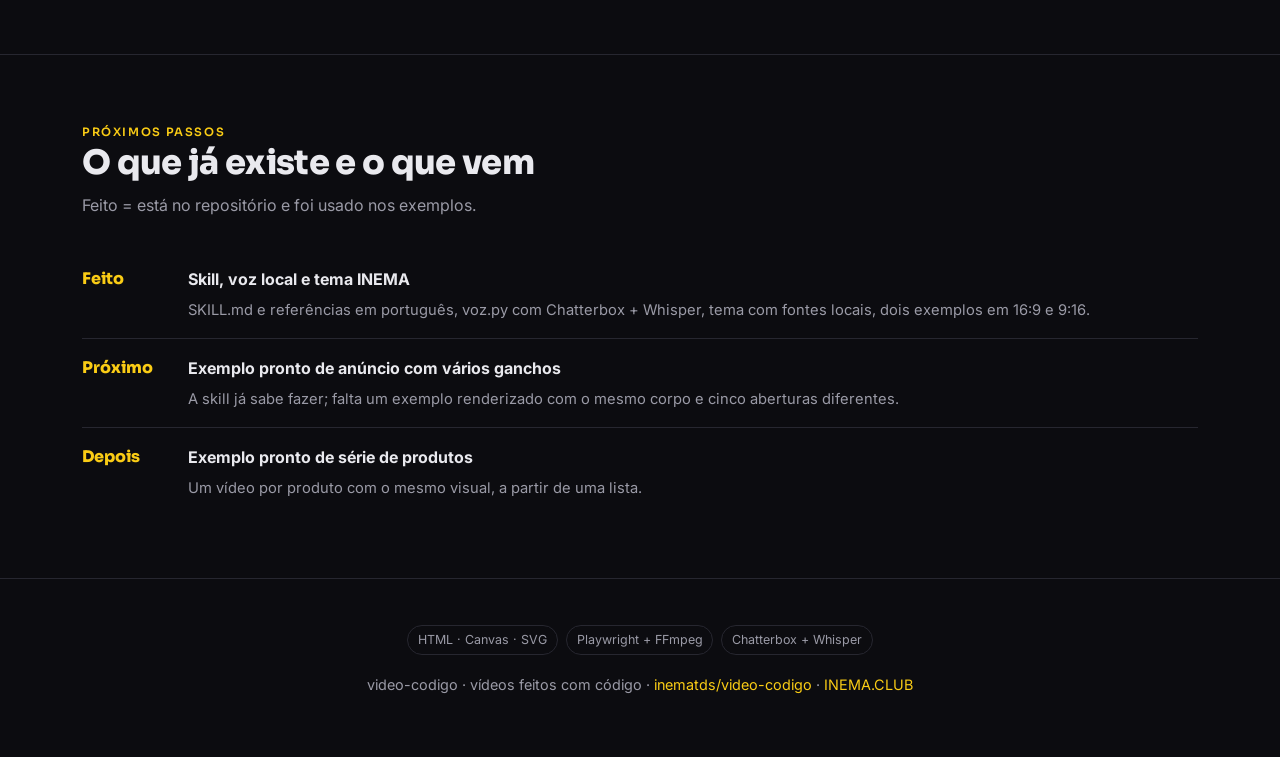
==== commit a48810e7: "1.1.3: exemplo filme de produto (atende-leads) com telas reais, PT e ES; lançamento ES; tema: legend" ====
--- a/guia/index.html
+++ b/guia/index.html
@@ -286,10 +286,11 @@
 
 <section id="exemplos"><div class="wrap">
   <span class="chip">Exemplos</span>
-  <h2>Dois vídeos feitos com o próprio kit</h2>
+  <h2>Três vídeos feitos com o próprio kit</h2>
   <p class="sub">Código, roteiro e áudio de cada um estão em <a href="https://github.com/inematds/video-codigo/tree/main/exemplos" target="_blank" rel="noopener"><code>exemplos/</code></a>. Nenhum quadro foi filmado. O primeiro sucesso mais rápido, sem voz nem GPU: renderize o exemplo de lançamento.</p>
 <pre><span class="k">cd $K/exemplos/lancamento && node ../../scripts/render-video.mjs --project . --output teste.mp4 --audio audio/lancamento/mezcla.wav --overwrite</span></pre>
   <div class="ex">
+    <figure style="grid-column:1/-1"><video controls preload="none" playsinline poster="assets/atende-16x9.jpg" src="../renders/atende-16x9.mp4" style="width:100%;display:block"></video><figcaption><b>Filme de produto do atende-leads</b> (63 s) — recria as telas reais: leads esperando no WhatsApp, o agente que qualifica, o chamado no Telegram que passa da Ana ao Bruno em 2 min, o painel da equipe, a sugestão de resposta e a venda. Cursor clicando, voz do Nei presa a cada palavra. Caso de exemplo. <a href="../renders/atende-9x16.mp4">versão 9:16</a> · <a href="https://www.youtube.com/watch?v=tWv1mEIK62c" target="_blank" rel="noopener">YouTube</a></figcaption></figure>
     <figure><video controls preload="none" playsinline poster="assets/explicativo-16x9.jpg" src="../renders/explicativo-16x9.mp4" style="width:100%;display:block"></video><figcaption><b>Explicativo narrado</b> (44 s) — voz local do Nei; código digitando, marcas de tempo de cada palavra e o quadro 16:9 virando 9:16 na palavra certa. <a href="../renders/explicativo-9x16.mp4">versão 9:16</a> · <a href="https://www.youtube.com/watch?v=tkT2I6nrMAk" target="_blank" rel="noopener">YouTube</a></figcaption></figure>
     <figure><video controls preload="none" playsinline poster="assets/lancamento-16x9.jpg" src="../renders/lancamento-16x9.mp4" style="width:100%;display:block"></video><figcaption><b>Lançamento só com música</b> (21 s) — um plano só: a mesma forma vira curso, guia, vídeo, kit, comunidade e o ponto do INEMA.CLUB. <a href="../renders/lancamento-9x16.mp4">versão 9:16</a> · <a href="https://www.youtube.com/watch?v=IJ-qZQ1drBc" target="_blank" rel="noopener">YouTube</a></figcaption></figure>
   </div>
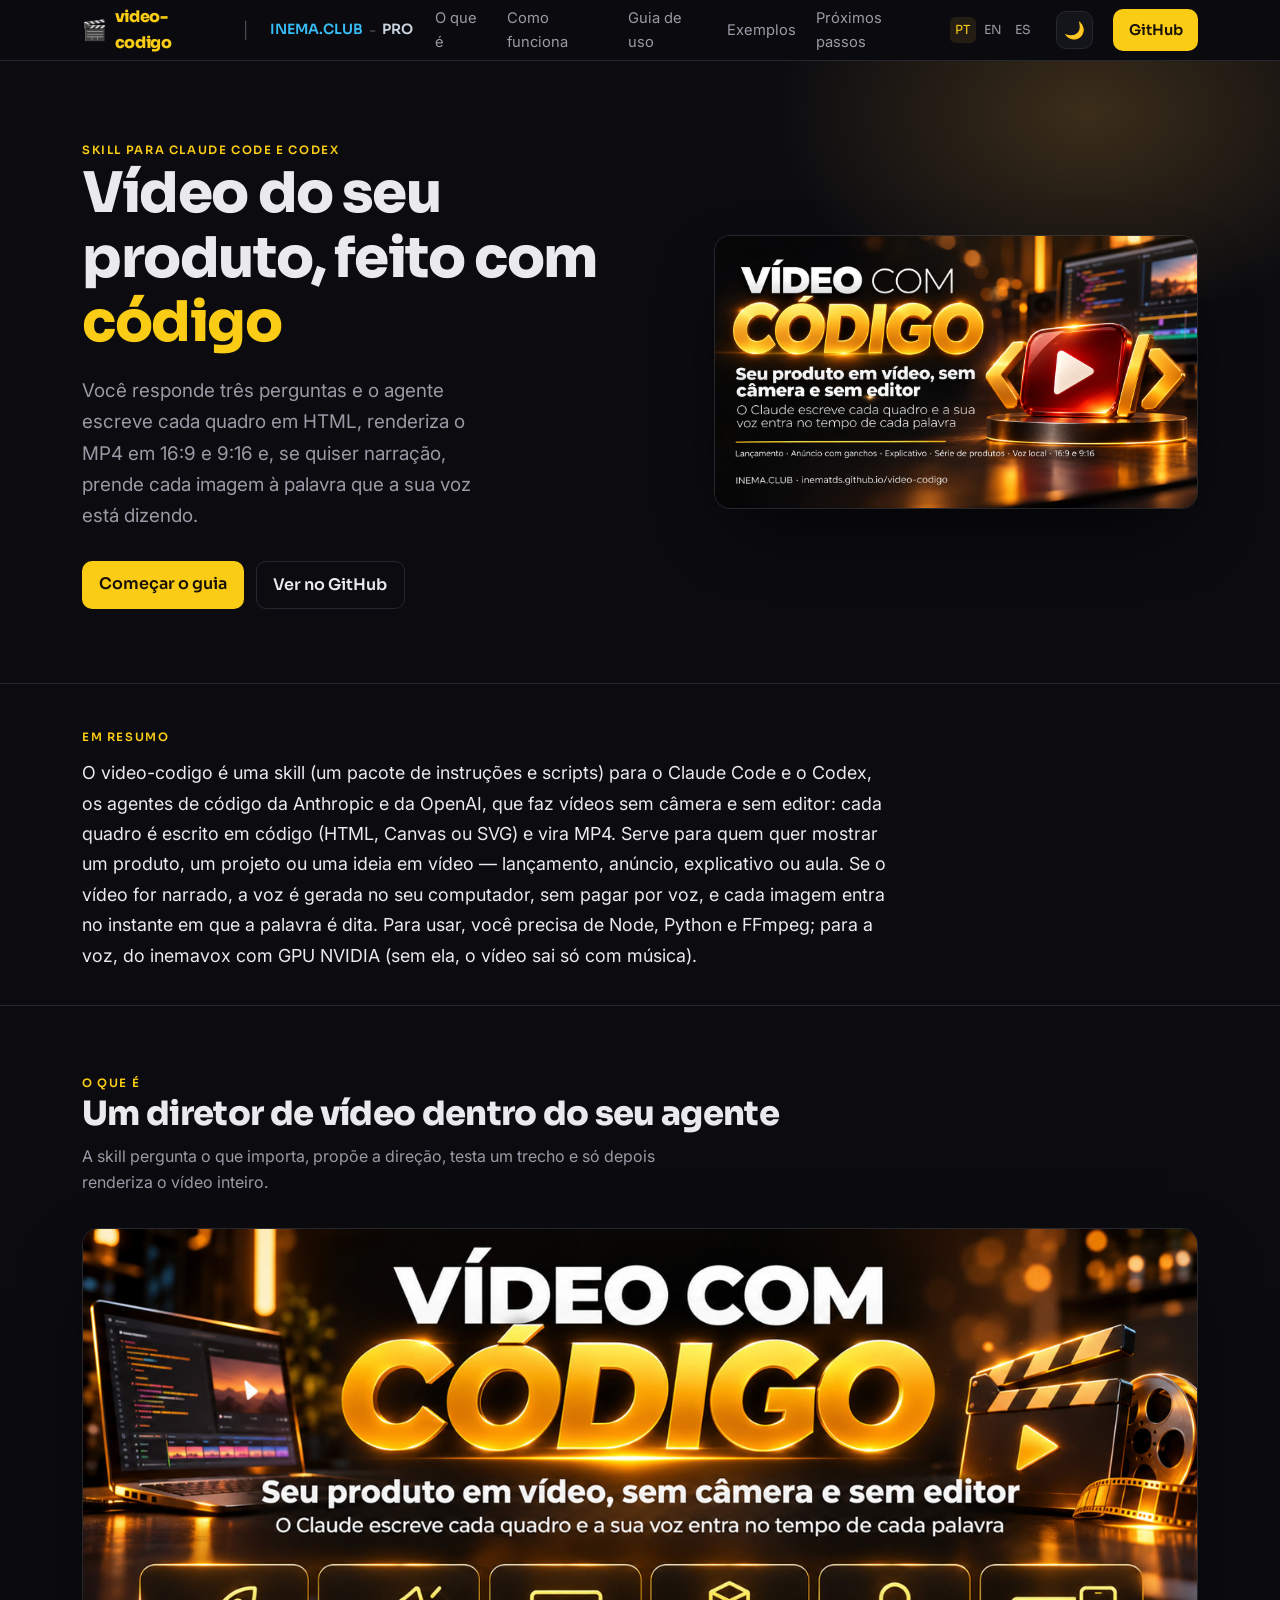
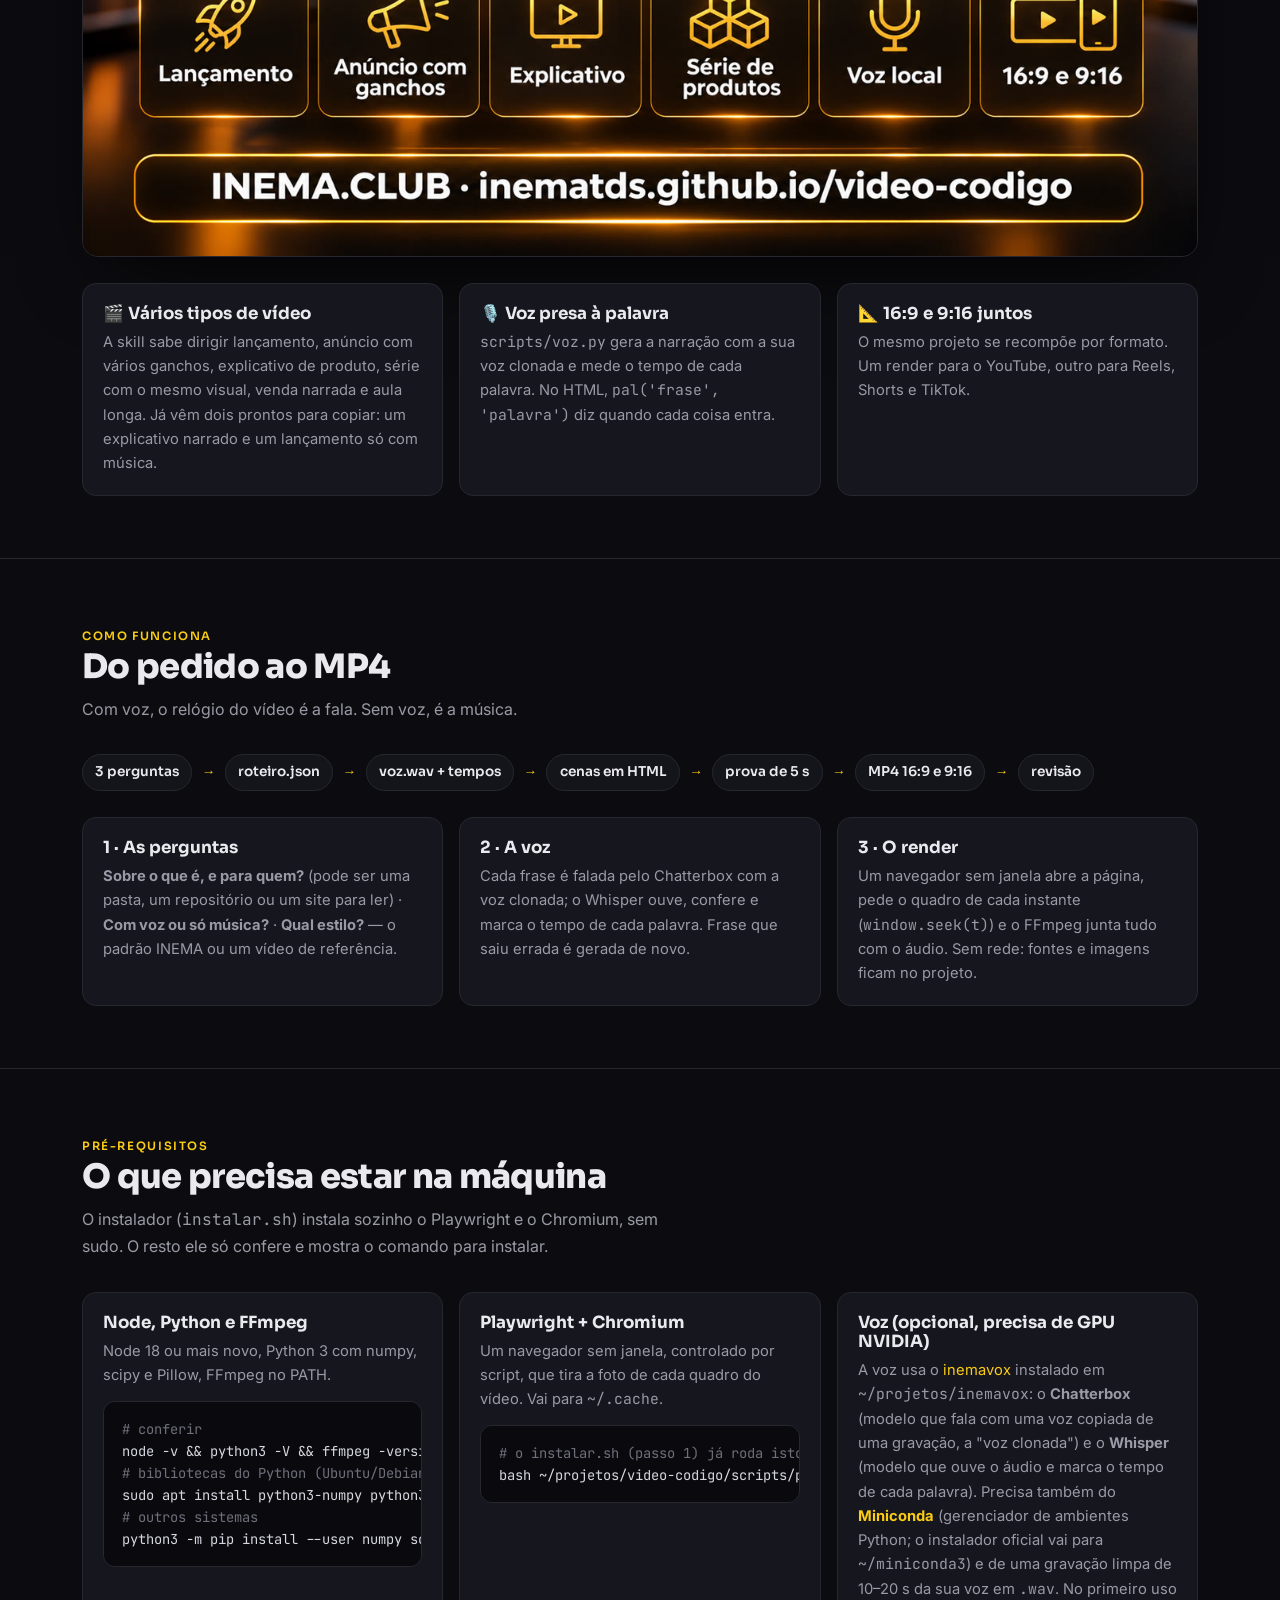
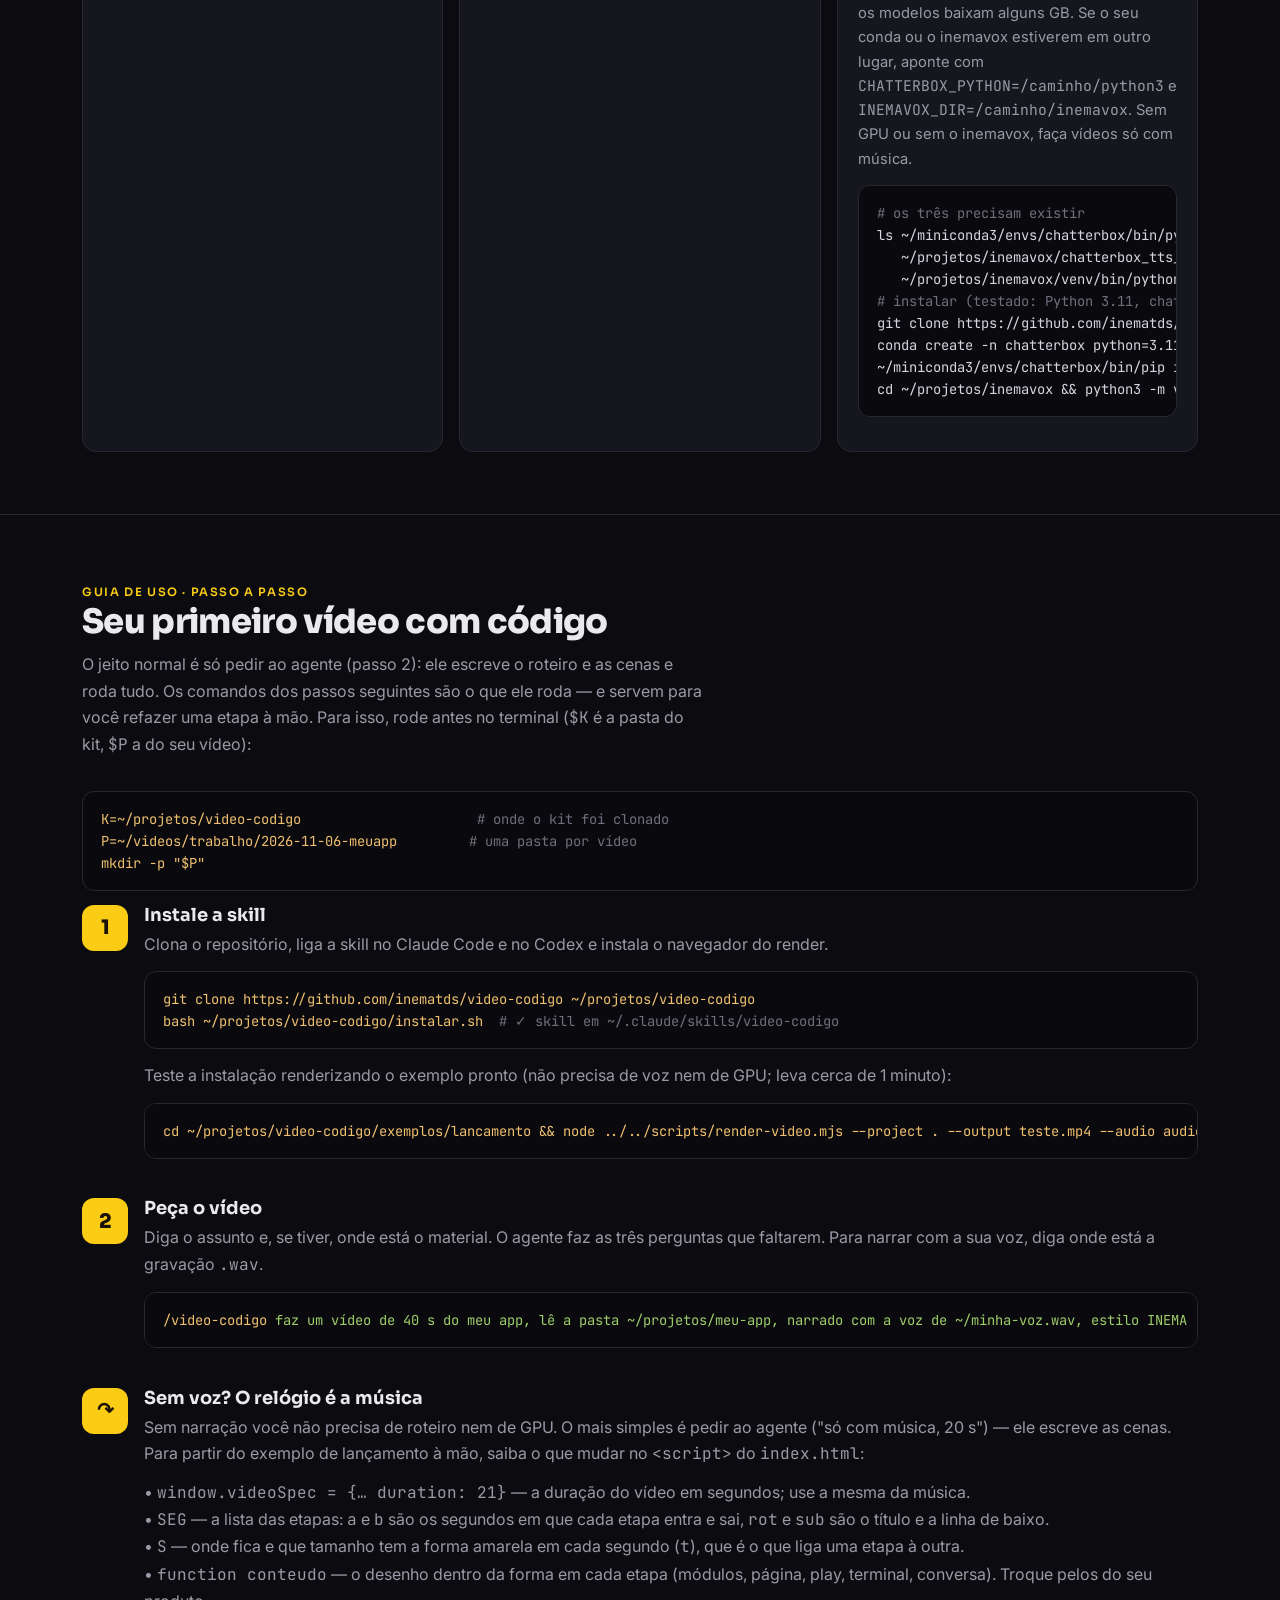
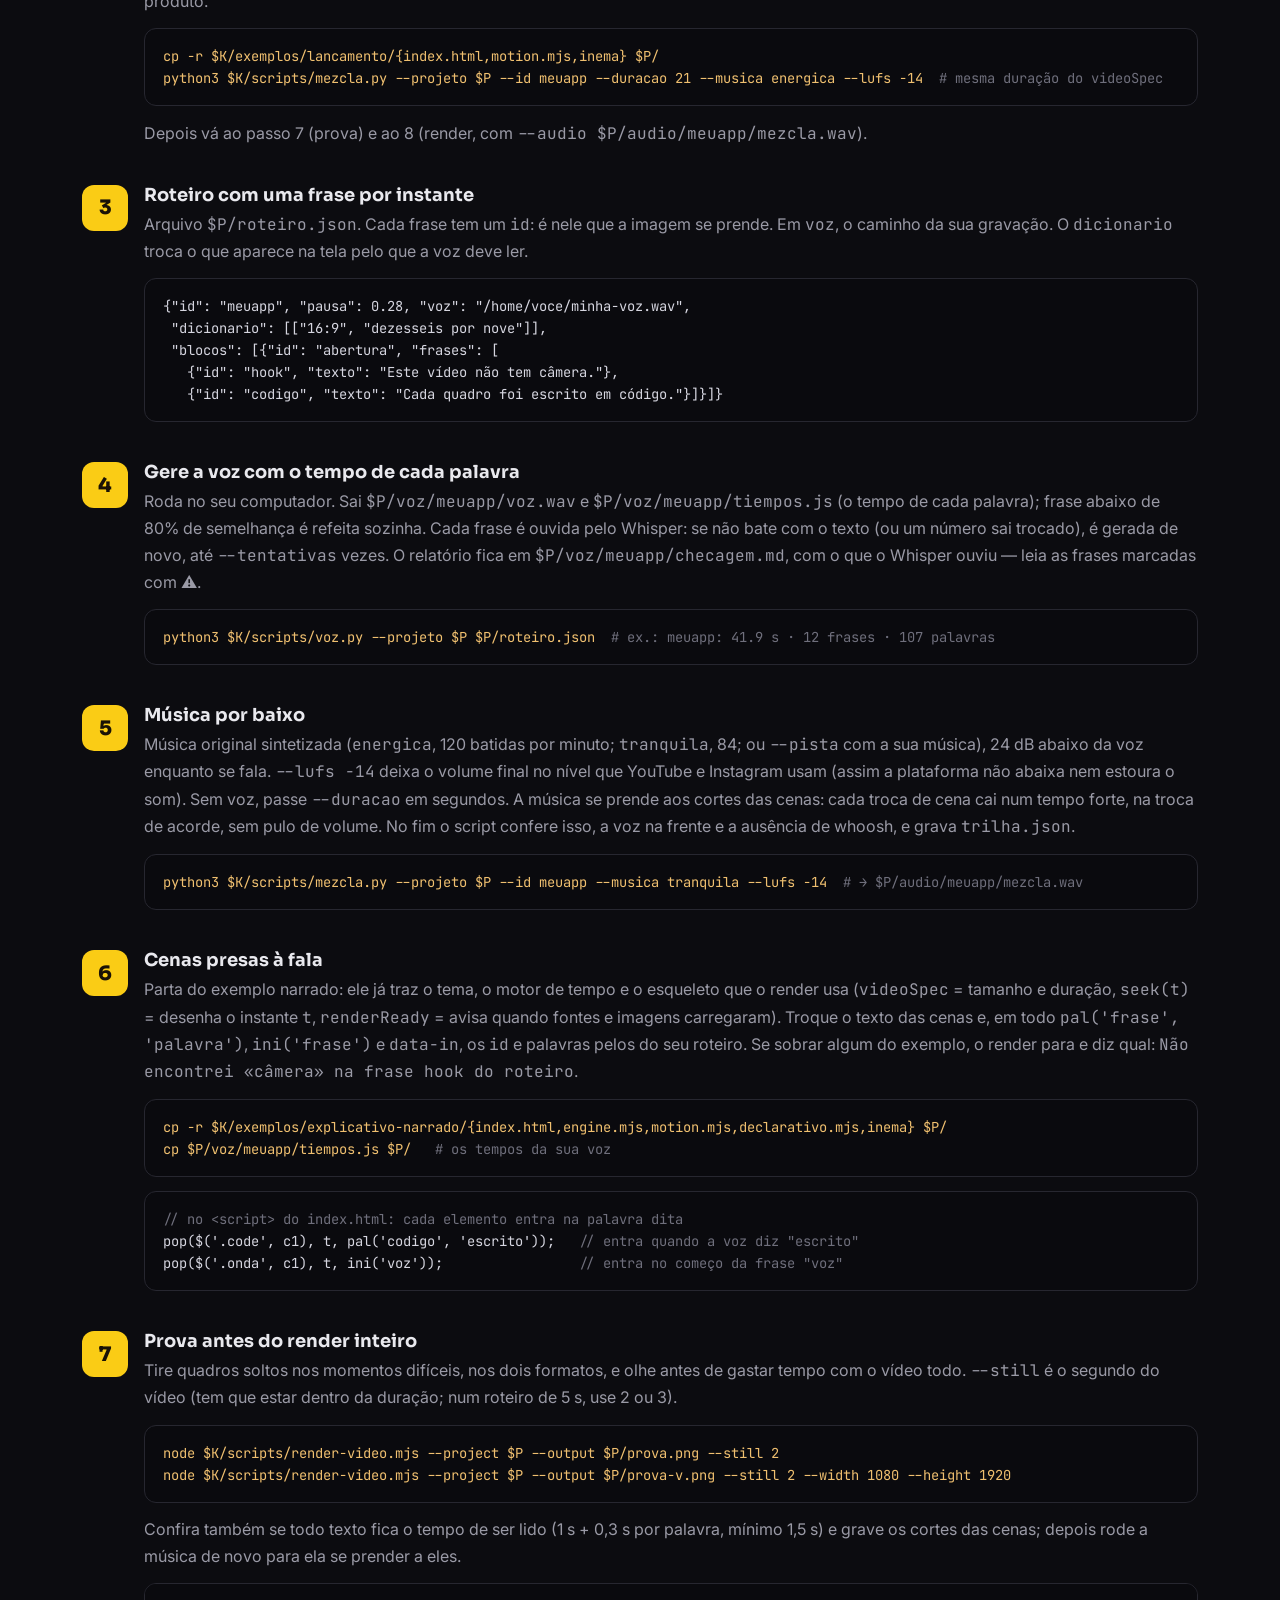
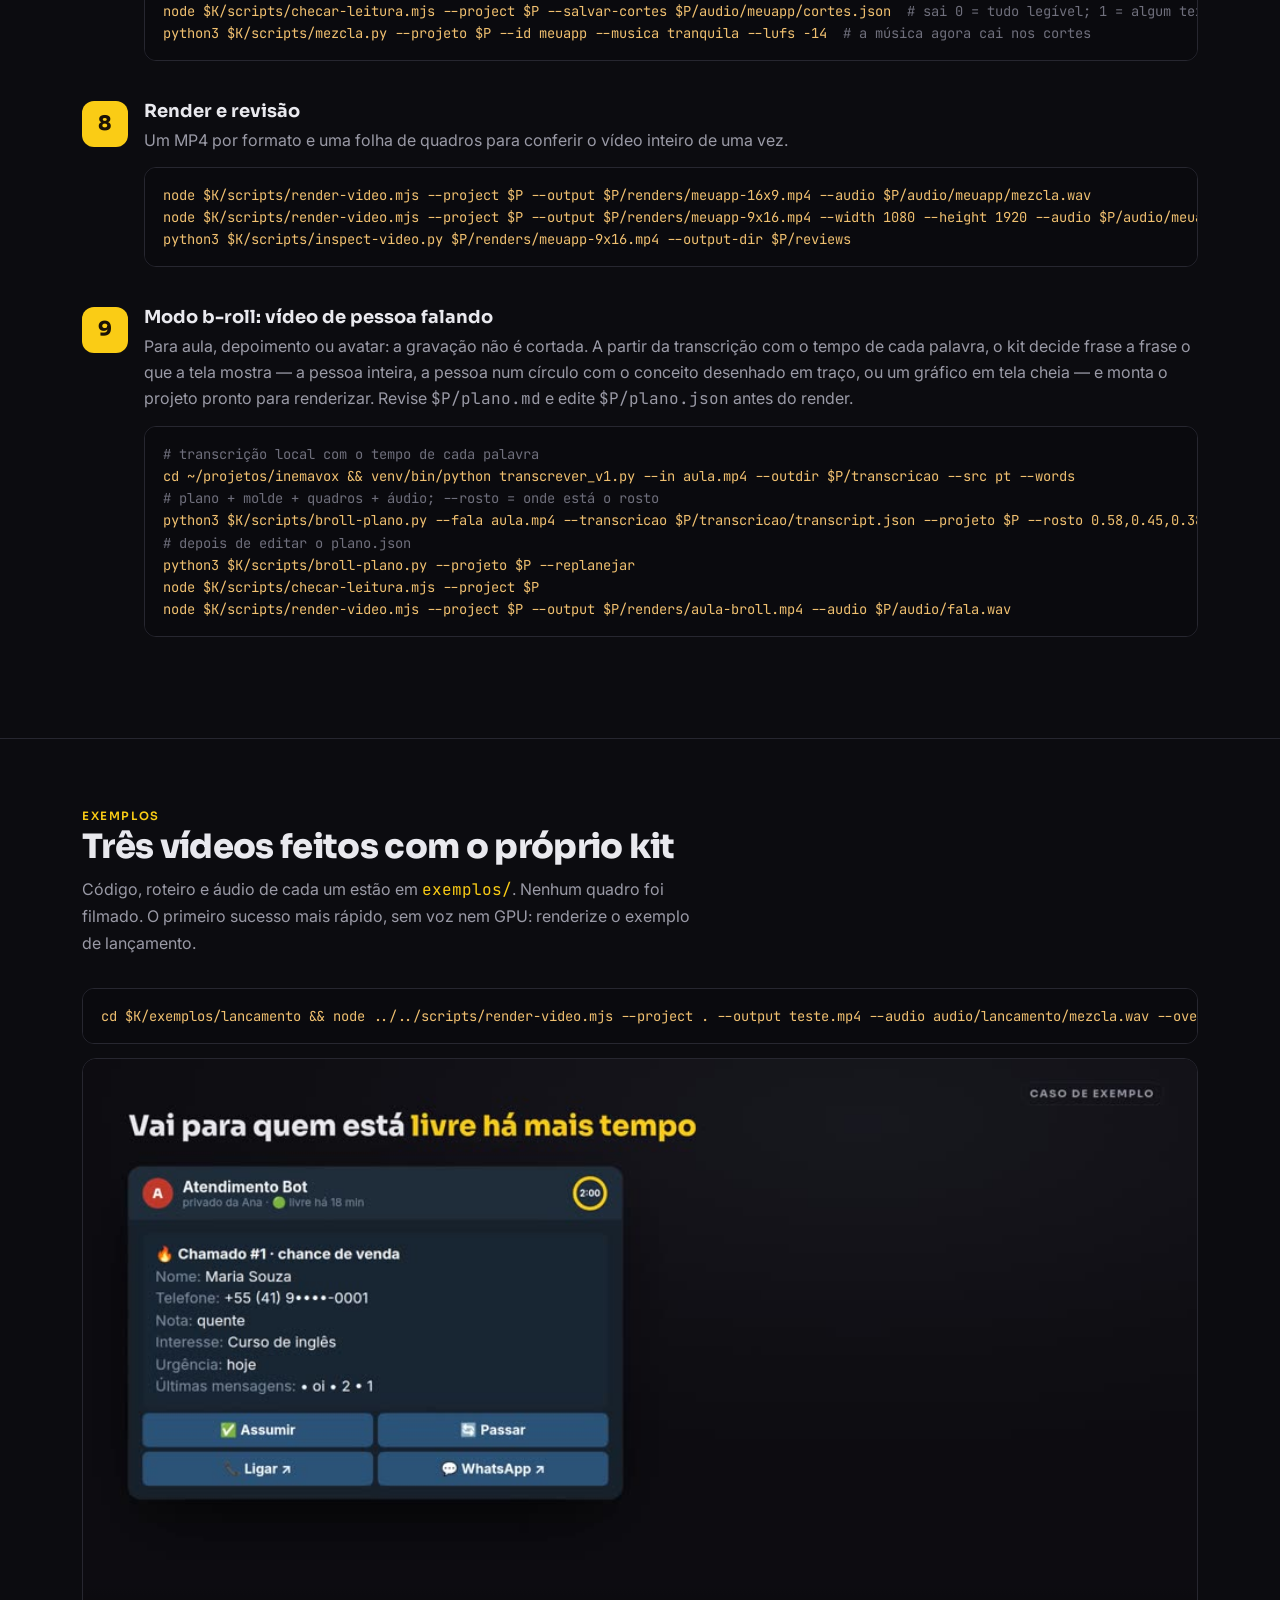
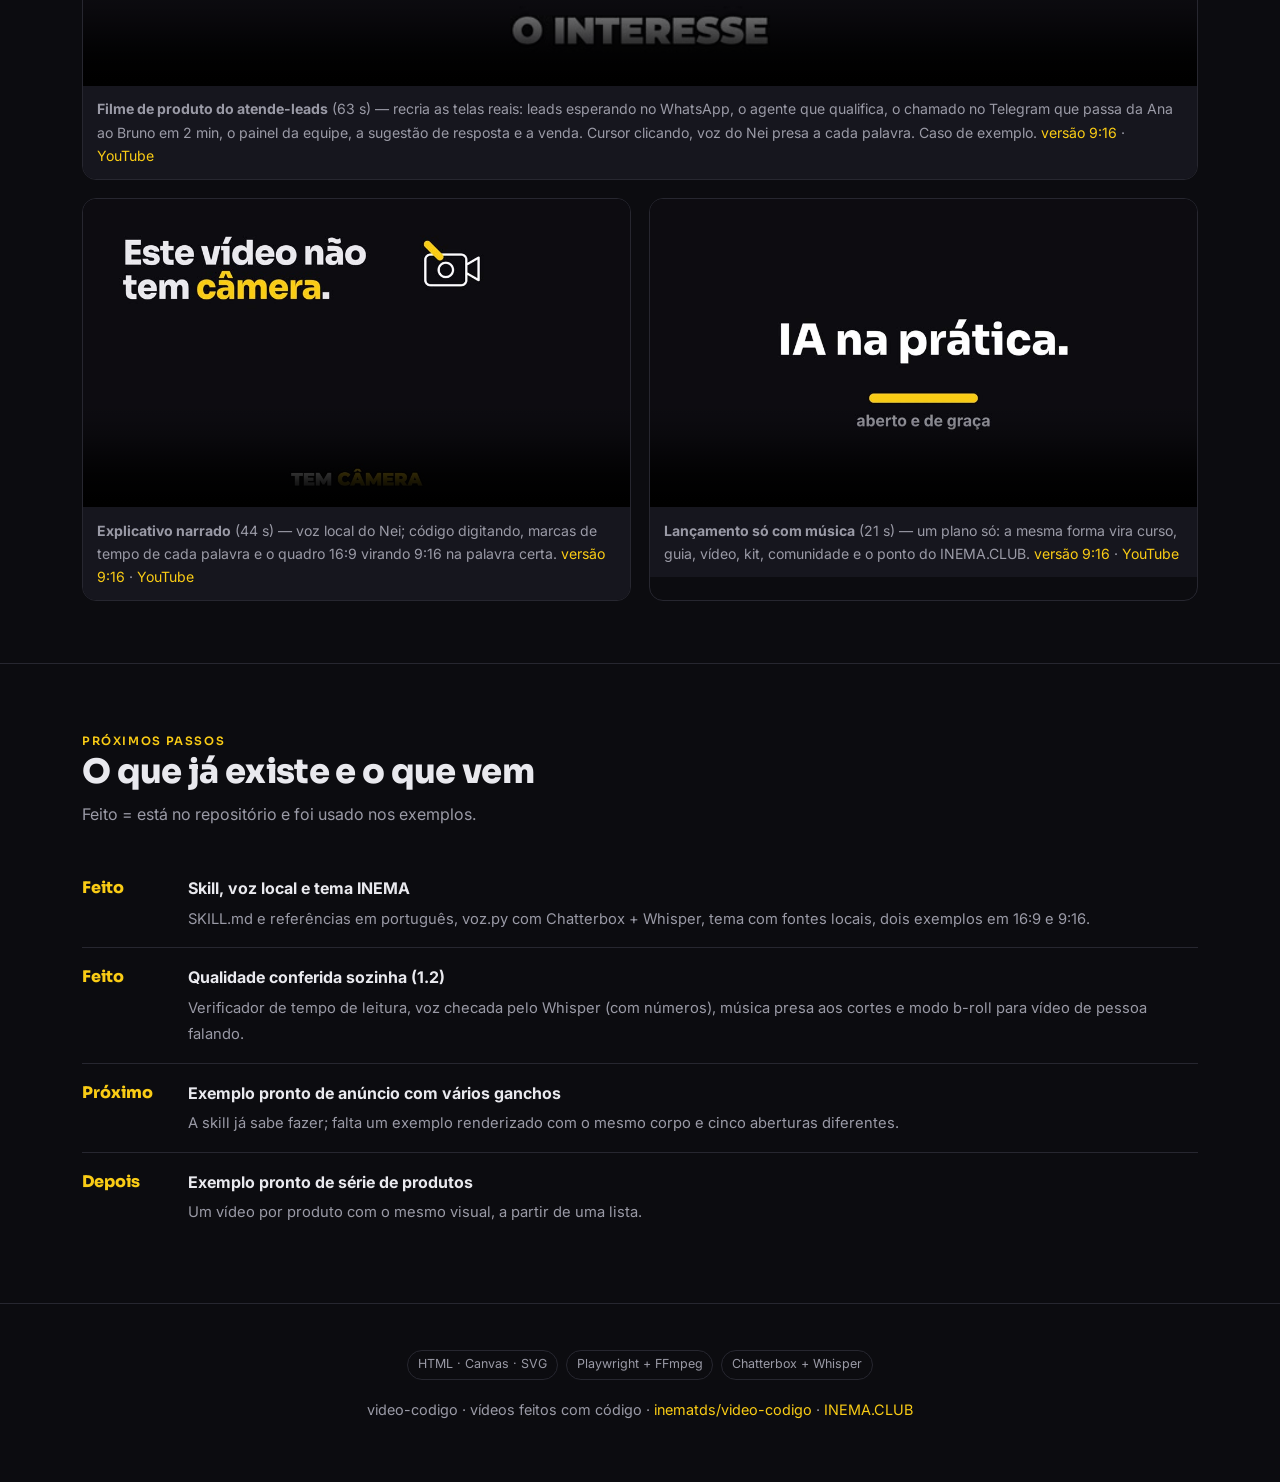
==== commit d24445a3: "1.2.3: verificador de leitura, voz checada, trilha presa aos cortes e modo b-roll (broll-plano.py + " ====
--- a/guia/index.html
+++ b/guia/index.html
@@ -248,13 +248,13 @@
 
   <div class="step"><div class="b">4</div><div>
     <h3>Gere a voz com o tempo de cada palavra</h3>
-    <p>Roda no seu computador. Sai <code>$P/voz/meuapp/voz.wav</code> e <code>$P/voz/meuapp/tiempos.js</code> (o tempo de cada palavra); frase abaixo de 80% de semelhança é refeita sozinha.</p>
+    <p>Roda no seu computador. Sai <code>$P/voz/meuapp/voz.wav</code> e <code>$P/voz/meuapp/tiempos.js</code> (o tempo de cada palavra); frase abaixo de 80% de semelhança é refeita sozinha. Cada frase é ouvida pelo Whisper: se não bate com o texto (ou um número sai trocado), é gerada de novo, até <code>--tentativas</code> vezes. O relatório fica em <code>$P/voz/meuapp/checagem.md</code>, com o que o Whisper ouviu — leia as frases marcadas com ⚠.</p>
 <pre><span class="k">python3 $K/scripts/voz.py --projeto $P $P/roteiro.json</span>  <span class="c"># ex.: meuapp: 41.9 s · 12 frases · 107 palavras</span></pre>
   </div></div>
 
   <div class="step"><div class="b">5</div><div>
     <h3>Música por baixo</h3>
-    <p>Música original sintetizada (<code>energica</code>, 120 batidas por minuto; <code>tranquila</code>, 84; ou <code>--pista</code> com a sua música), 24 dB abaixo da voz enquanto se fala. <code>--lufs -14</code> deixa o volume final no nível que YouTube e Instagram usam (assim a plataforma não abaixa nem estoura o som). Sem voz, passe <code>--duracao</code> em segundos.</p>
+    <p>Música original sintetizada (<code>energica</code>, 120 batidas por minuto; <code>tranquila</code>, 84; ou <code>--pista</code> com a sua música), 24 dB abaixo da voz enquanto se fala. <code>--lufs -14</code> deixa o volume final no nível que YouTube e Instagram usam (assim a plataforma não abaixa nem estoura o som). Sem voz, passe <code>--duracao</code> em segundos. A música se prende aos cortes das cenas: cada troca de cena cai num tempo forte, na troca de acorde, sem pulo de volume. No fim o script confere isso, a voz na frente e a ausência de whoosh, e grava <code>trilha.json</code>.</p>
 <pre><span class="k">python3 $K/scripts/mezcla.py --projeto $P --id meuapp --musica tranquila --lufs -14</span>  <span class="c"># → $P/audio/meuapp/mezcla.wav</span></pre>
   </div></div>
 
@@ -273,6 +273,9 @@
     <p>Tire quadros soltos nos momentos difíceis, nos dois formatos, e olhe antes de gastar tempo com o vídeo todo. <code>--still</code> é o segundo do vídeo (tem que estar dentro da duração; num roteiro de 5 s, use 2 ou 3).</p>
 <pre><span class="k">node $K/scripts/render-video.mjs --project $P --output $P/prova.png --still 2</span>
 <span class="k">node $K/scripts/render-video.mjs --project $P --output $P/prova-v.png --still 2 --width 1080 --height 1920</span></pre>
+    <p>Confira também se todo texto fica o tempo de ser lido (1 s + 0,3 s por palavra, mínimo 1,5 s) e grave os cortes das cenas; depois rode a música de novo para ela se prender a eles.</p>
+<pre><span class="k">node $K/scripts/checar-leitura.mjs --project $P --salvar-cortes $P/audio/meuapp/cortes.json</span>  <span class="c"># sai 0 = tudo legível; 1 = algum texto some cedo</span>
+<span class="k">python3 $K/scripts/mezcla.py --projeto $P --id meuapp --musica tranquila --lufs -14</span>  <span class="c"># a música agora cai nos cortes</span></pre>
   </div></div>
 
   <div class="step"><div class="b">8</div><div>
@@ -281,6 +284,19 @@
 <pre><span class="k">node $K/scripts/render-video.mjs --project $P --output $P/renders/meuapp-16x9.mp4 --audio $P/audio/meuapp/mezcla.wav</span>
 <span class="k">node $K/scripts/render-video.mjs --project $P --output $P/renders/meuapp-9x16.mp4 --width 1080 --height 1920 --audio $P/audio/meuapp/mezcla.wav</span>
 <span class="k">python3 $K/scripts/inspect-video.py $P/renders/meuapp-9x16.mp4 --output-dir $P/reviews</span></pre>
+  </div></div>
+
+  <div class="step"><div class="b">9</div><div>
+    <h3>Modo b-roll: vídeo de pessoa falando</h3>
+    <p>Para aula, depoimento ou avatar: a gravação não é cortada. A partir da transcrição com o tempo de cada palavra, o kit decide frase a frase o que a tela mostra — a pessoa inteira, a pessoa num círculo com o conceito desenhado em traço, ou um gráfico em tela cheia — e monta o projeto pronto para renderizar. Revise <code>$P/plano.md</code> e edite <code>$P/plano.json</code> antes do render.</p>
+<pre><span class="c"># transcrição local com o tempo de cada palavra</span>
+<span class="k">cd ~/projetos/inemavox && venv/bin/python transcrever_v1.py --in aula.mp4 --outdir $P/transcricao --src pt --words</span>
+<span class="c"># plano + molde + quadros + áudio; --rosto = onde está o rosto</span>
+<span class="k">python3 $K/scripts/broll-plano.py --fala aula.mp4 --transcricao $P/transcricao/transcript.json --projeto $P --rosto 0.58,0.45,0.38</span>
+<span class="c"># depois de editar o plano.json</span>
+<span class="k">python3 $K/scripts/broll-plano.py --projeto $P --replanejar</span>
+<span class="k">node $K/scripts/checar-leitura.mjs --project $P</span>
+<span class="k">node $K/scripts/render-video.mjs --project $P --output $P/renders/aula-broll.mp4 --audio $P/audio/fala.wav</span></pre>
   </div></div>
 </div></section>
 
@@ -301,6 +317,7 @@
   <h2>O que já existe e o que vem</h2>
   <p class="sub">Feito = está no repositório e foi usado nos exemplos.</p>
   <div class="phase"><div class="tag">Feito</div><div class="d"><strong>Skill, voz local e tema INEMA</strong><span>SKILL.md e referências em português, voz.py com Chatterbox + Whisper, tema com fontes locais, dois exemplos em 16:9 e 9:16.</span></div></div>
+  <div class="phase"><div class="tag">Feito</div><div class="d"><strong>Qualidade conferida sozinha (1.2)</strong><span>Verificador de tempo de leitura, voz checada pelo Whisper (com números), música presa aos cortes e modo b-roll para vídeo de pessoa falando.</span></div></div>
   <div class="phase"><div class="tag">Próximo</div><div class="d"><strong>Exemplo pronto de anúncio com vários ganchos</strong><span>A skill já sabe fazer; falta um exemplo renderizado com o mesmo corpo e cinco aberturas diferentes.</span></div></div>
   <div class="phase"><div class="tag">Depois</div><div class="d"><strong>Exemplo pronto de série de produtos</strong><span>Um vídeo por produto com o mesmo visual, a partir de uma lista.</span></div></div>
 </div></section>
